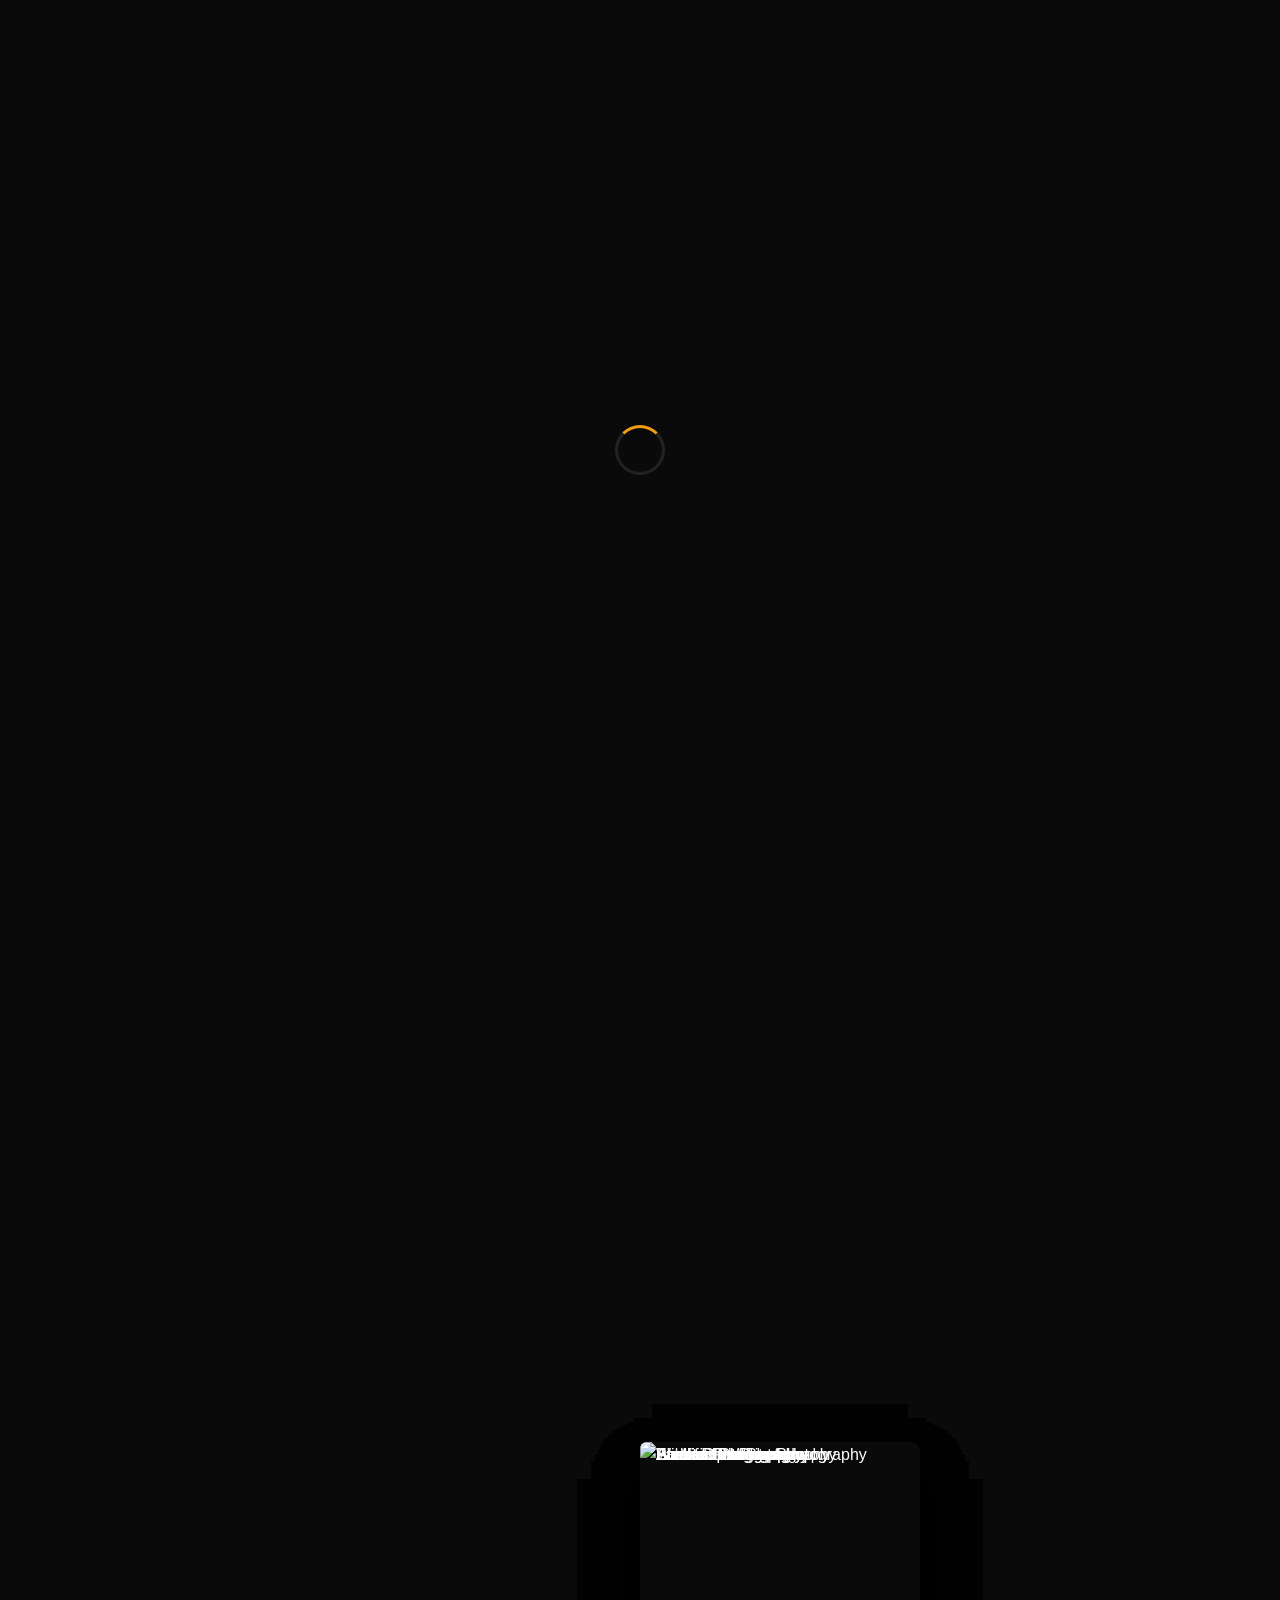
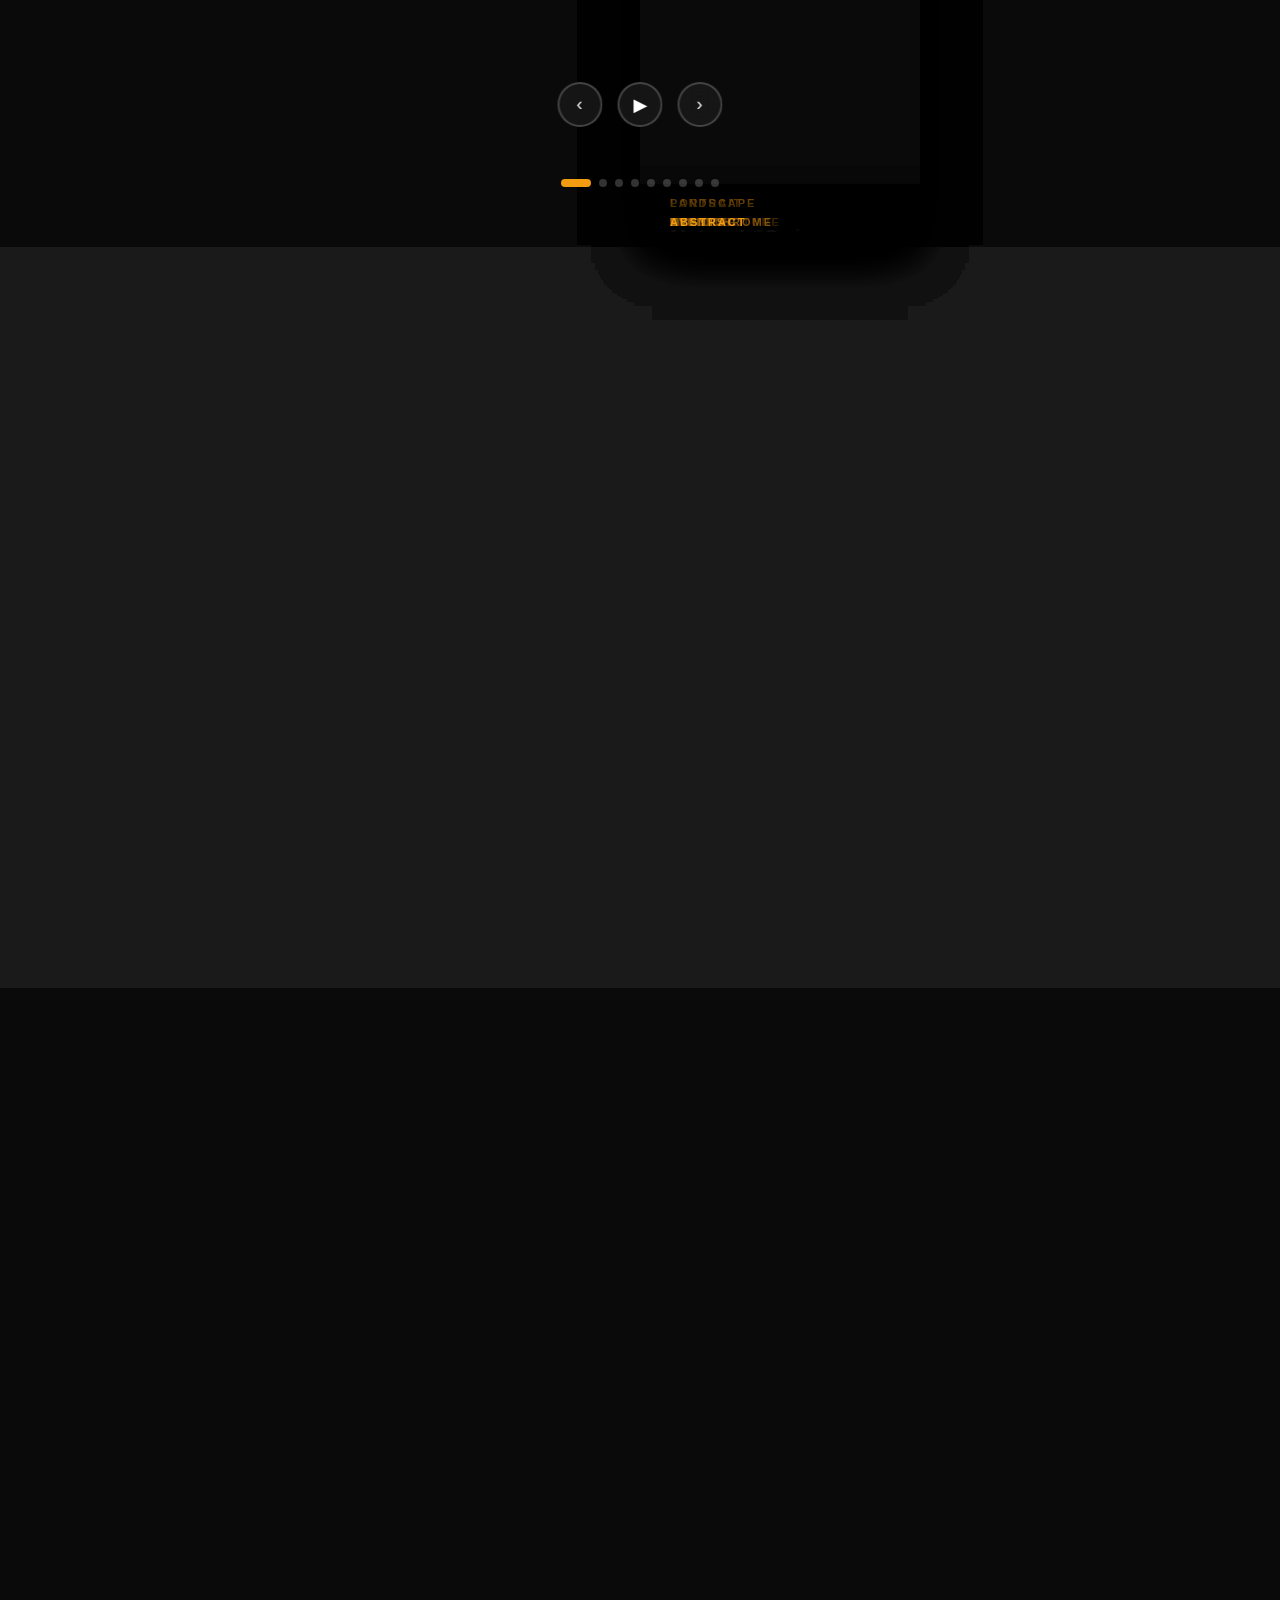
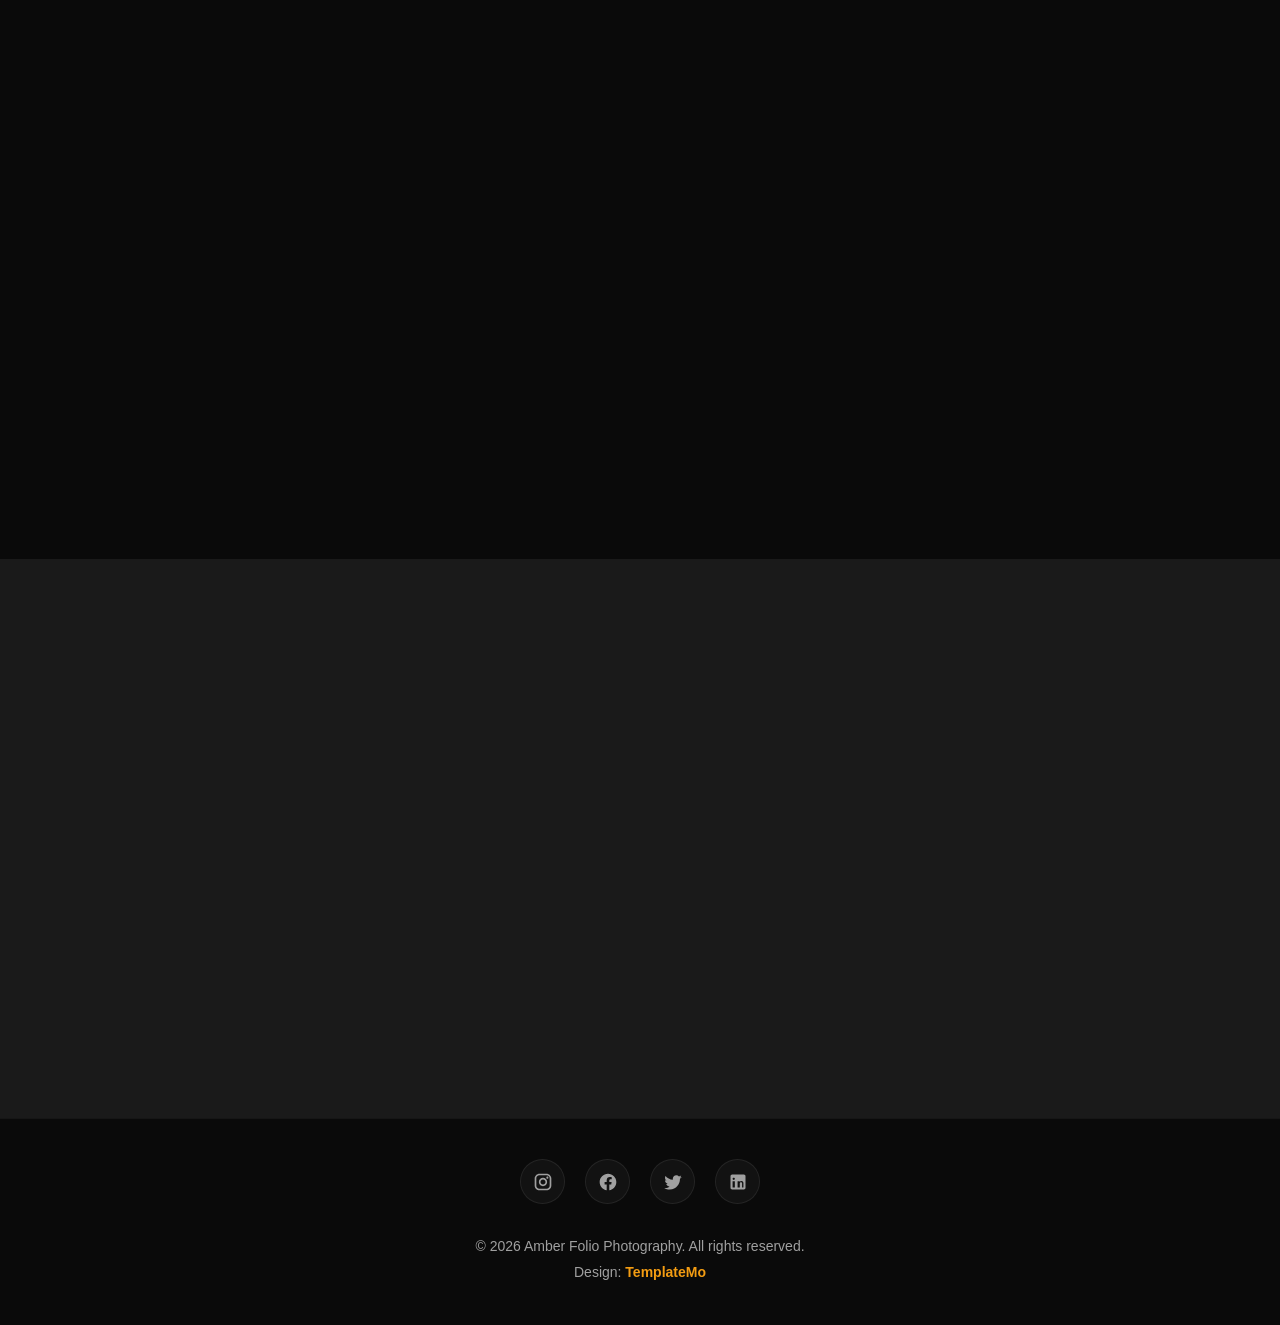
==== index.html @ d8f4caf1 "Add files via upload" ====
<!DOCTYPE html>
<html lang="en">
<head>
    <meta charset="UTF-8">
    <meta name="viewport" content="width=device-width, initial-scale=1.0">
    <title>Amber Folio Dark Photography Portfolio by TemplateMo</title>
    <link rel="stylesheet" href="templatemo-amber-folio.css">
<!--

TemplateMo 615 Amber Folio

https://templatemo.com/tm-615-amber-folio

-->
</head>
<body>
    <!-- Loading Screen -->
    <div class="loading-screen" id="loadingScreen">
        <div class="loader"></div>
    </div>

    <!-- Header Navigation -->
    <header id="header">
        <nav>
            <a href="#home" class="logo">
                <svg viewBox="0 0 24 24" xmlns="http://www.w3.org/2000/svg">
                    <path d="M12 20C16.4 20 20 16.4 20 12C20 7.6 16.4 4 12 4C7.6 4 4 7.6 4 12C4 16.4 7.6 20 12 20M12 2C18.5 2 22 6.5 22 12C22 17.5 17.5 22 12 22C6.5 22 2 17.5 2 12C2 6.5 6.5 2 12 2M14.3 16.2L12 10L9.7 16.2L7 11.3L11.3 7L16.2 9.7L14.3 16.2M8.8 17L12 8L15.2 17L20 12L15.2 7L12 15L8.8 7L4 12L8.8 17Z"/>
                </svg>
                Amber Folio
            </a>
            <ul class="nav-menu" id="navMenu">
                <li><a href="#home">Home</a></li>
                <li><a href="#portfolio">Portfolio</a></li>
                <li><a href="#about">About</a></li>
                <li><a href="#services">Services</a></li>
                <li><a href="#contact">Contact</a></li>
            </ul>
            <div class="menu-toggle" id="menuToggle">
                <span></span>
                <span></span>
                <span></span>
            </div>
        </nav>
    </header>

    <!-- Hero Section -->
    <section class="hero-section" id="home">
        <div class="hero-bg"></div>
        <div class="hero-shapes">
            <div class="floating-accent accent-1"></div>
            <div class="floating-accent accent-2"></div>
            <div class="floating-accent accent-3"></div>
        </div>
        <div class="hero-content reveal">
            <h1 class="hero-title">Capturing Moments</h1>
            <p class="hero-subtitle">Professional Photography Portfolio</p>
            <a href="#portfolio" class="cta-button">View My Work</a>
        </div>
    </section>

    <!-- Portfolio Section with Coverflow -->
    <section class="portfolio-section" id="portfolio">
        <div class="section-header reveal">
            <h2 class="section-title">Featured Work</h2>
            <p class="section-subtitle">Explore my latest photography projects across various genres and styles</p>
        </div>

        <div class="coverflow-wrapper">
            <div class="coverflow-container" id="coverflowContainer">
                <!-- Portrait Photography -->
                <div class="coverflow-item" data-index="0">
                    <img src="images/templatemo-amber-folio-01.jpg" alt="Portrait Photography" class="portfolio-image">
                    <div class="portfolio-overlay">
                        <div class="portfolio-category">Portrait</div>
                        <h3 class="portfolio-title">Human Stories</h3>
                        <p class="portfolio-description">Capturing authentic emotions and personalities</p>
                    </div>
                </div>

                <!-- Landscape Photography -->
                <div class="coverflow-item" data-index="1">
                    <img src="images/templatemo-amber-folio-02.jpg" alt="Landscape Photography" class="portfolio-image">
                    <div class="portfolio-overlay">
                        <div class="portfolio-category">Landscape</div>
                        <h3 class="portfolio-title">Nature's Canvas</h3>
                        <p class="portfolio-description">Breathtaking vistas and natural wonders</p>
                    </div>
                </div>

                <!-- Street Photography -->
                <div class="coverflow-item" data-index="2">
                    <img src="images/templatemo-amber-folio-03.jpg" alt="Street Photography" class="portfolio-image">
                    <div class="portfolio-overlay">
                        <div class="portfolio-category">Street</div>
                        <h3 class="portfolio-title">Urban Life</h3>
                        <p class="portfolio-description">Candid moments in city environments</p>
                    </div>
                </div>

                <!-- Architecture Photography -->
                <div class="coverflow-item" data-index="3">
                    <img src="images/templatemo-amber-folio-04.jpg" alt="Architecture Photography" class="portfolio-image">
                    <div class="portfolio-overlay">
                        <div class="portfolio-category">Architecture</div>
                        <h3 class="portfolio-title">Structural Beauty</h3>
                        <p class="portfolio-description">Modern lines and timeless designs</p>
                    </div>
                </div>

                <!-- Fashion Photography -->
                <div class="coverflow-item" data-index="4">
                    <img src="images/templatemo-amber-folio-05.jpg" alt="Fashion Photography" class="portfolio-image">
                    <div class="portfolio-overlay">
                        <div class="portfolio-category">Fashion</div>
                        <h3 class="portfolio-title">Style & Elegance</h3>
                        <p class="portfolio-description">High fashion and editorial shoots</p>
                    </div>
                </div>

                <!-- Wildlife Photography -->
                <div class="coverflow-item" data-index="5">
                    <img src="images/templatemo-amber-folio-06.jpg" alt="Wildlife Photography" class="portfolio-image">
                    <div class="portfolio-overlay">
                        <div class="portfolio-category">Wildlife</div>
                        <h3 class="portfolio-title">Wild Kingdom</h3>
                        <p class="portfolio-description">Nature's magnificent creatures</p>
                    </div>
                </div>

                <!-- Black & White Photography -->
                <div class="coverflow-item" data-index="6">
                    <img src="images/templatemo-amber-folio-07.jpg" alt="Black and White Photography" class="portfolio-image">
                    <div class="portfolio-overlay">
                        <div class="portfolio-category">Monochrome</div>
                        <h3 class="portfolio-title">Timeless Classics</h3>
                        <p class="portfolio-description">The art of black and white</p>
                    </div>
                </div>

                <!-- Event Photography -->
                <div class="coverflow-item" data-index="7">
                    <img src="images/templatemo-amber-folio-08.jpg" alt="Event Photography" class="portfolio-image">
                    <div class="portfolio-overlay">
                        <div class="portfolio-category">Events</div>
                        <h3 class="portfolio-title">Special Moments</h3>
                        <p class="portfolio-description">Weddings and celebrations</p>
                    </div>
                </div>

                <!-- Abstract Photography -->
                <div class="coverflow-item" data-index="8">
                    <img src="images/templatemo-amber-folio-09.jpg" alt="Abstract Photography" class="portfolio-image">
                    <div class="portfolio-overlay">
                        <div class="portfolio-category">Abstract</div>
                        <h3 class="portfolio-title">Creative Vision</h3>
                        <p class="portfolio-description">Artistic and experimental works</p>
                    </div>
                </div>
            </div>

            <!-- Navigation Controls -->
            <div class="coverflow-controls">
                <button class="control-btn" id="prevBtn">‹</button>
                <button class="control-btn" id="playPauseBtn">▶</button>
                <button class="control-btn" id="nextBtn">›</button>
            </div>

            <!-- Indicators -->
            <div class="indicators" id="indicators">
                <div class="indicator active" data-index="0"></div>
                <div class="indicator" data-index="1"></div>
                <div class="indicator" data-index="2"></div>
                <div class="indicator" data-index="3"></div>
                <div class="indicator" data-index="4"></div>
                <div class="indicator" data-index="5"></div>
                <div class="indicator" data-index="6"></div>
                <div class="indicator" data-index="7"></div>
                <div class="indicator" data-index="8"></div>
            </div>
        </div>
    </section>

    <!-- About Section -->
    <section class="about-section" id="about">
        <div class="about-container reveal">
            <div class="about-image">
                <img src="images/templatemo-about-artist.jpg" alt="Photographer">
            </div>
            <div class="about-content">
                <h2>About the Artist</h2>
                <p>With over a decade of experience in professional photography, I specialize in capturing the extraordinary in everyday moments. My journey began with a simple camera and an insatiable curiosity about the world around me.</p>
                <p>From the bustling streets of urban landscapes to the serene beauty of nature, I strive to tell stories through my lens. Each photograph is a carefully crafted piece of art, designed to evoke emotion and preserve memories that last a lifetime.</p>
                <p>My work has been featured in numerous galleries and publications worldwide, but my greatest satisfaction comes from creating images that resonate with people on a personal level.</p>
                
                <div class="stats">
                    <div class="stat-item">
                        <div class="stat-number">500+</div>
                        <div class="stat-label">Projects</div>
                    </div>
                    <div class="stat-item">
                        <div class="stat-number">10+</div>
                        <div class="stat-label">Years</div>
                    </div>
                    <div class="stat-item">
                        <div class="stat-number">50+</div>
                        <div class="stat-label">Awards</div>
                    </div>
                </div>
            </div>
        </div>
    </section>

    <!-- Services Section -->
    <section class="services-section" id="services">
        <div class="services-container">
            <div class="section-header reveal">
                <h2 class="section-title">Services Offered</h2>
                <p class="section-subtitle">Professional photography services tailored to capture your vision</p>
            </div>

            <div class="services-grid reveal">
                <div class="service-card">
                    <div class="service-icon">
                        <svg viewBox="0 0 24 24" xmlns="http://www.w3.org/2000/svg">
                            <path d="M12 2C10.34 2 9 3.34 9 5C9 6.66 10.34 8 12 8C13.66 8 15 6.66 15 5C15 3.34 13.66 2 12 2ZM12 9C8.69 9 6 11.69 6 15C6 16.66 6.56 18.17 7.5 19.32V22L12 20L16.5 22V19.32C17.44 18.17 18 16.66 18 15C18 11.69 15.31 9 12 9Z"/>
                        </svg>
                    </div>
                    <h3 class="service-title">Portrait Sessions</h3>
                    <p class="service-description">Professional headshots, personal branding, and lifestyle portraits. Each session includes consultation, styling guidance, and expert retouching.</p>
                    <div class="service-price">Starting at $450</div>
                </div>

                <div class="service-card">
                    <div class="service-icon">
                        <svg viewBox="0 0 24 24" xmlns="http://www.w3.org/2000/svg">
                            <path d="M12 6.5C12 5.67 11.33 5 10.5 5S9 5.67 9 6.5 9.67 8 10.5 8 12 7.33 12 6.5M13.5 5C12.67 5 12 5.67 12 6.5S12.67 8 13.5 8 15 7.33 15 6.5 14.33 5 13.5 5M12 21.35L5.35 14.7C3.58 12.93 2.61 10.54 2.61 8.04C2.61 3.74 6.05 0.25 10.36 0.21C14.72 0.17 18.29 3.69 18.29 8C18.29 10.53 17.34 12.88 15.58 14.65L12 21.35Z"/>
                        </svg>
                    </div>
                    <h3 class="service-title">Wedding Photography</h3>
                    <p class="service-description">Complete wedding day coverage from preparation to reception. Includes engagement session, two photographers, and premium album design.</p>
                    <div class="service-price">Starting at $2,800</div>
                </div>

                <div class="service-card">
                    <div class="service-icon">
                        <svg viewBox="0 0 24 24" xmlns="http://www.w3.org/2000/svg">
                            <path d="M19 3H14.82C14.4 1.84 13.3 1 12 1S9.6 1.84 9.18 3H5C3.9 3 3 3.9 3 5V19C3 20.1 3.9 21 5 21H19C20.1 21 21 20.1 21 19V5C21 3.9 20.1 3 19 3ZM12 3C12.55 3 13 3.45 13 4S12.55 5 12 5 11 4.55 11 4 11.45 3 12 3ZM12 18L8 14H11V9H13V14H16L12 18Z"/>
                        </svg>
                    </div>
                    <h3 class="service-title">Commercial Work</h3>
                    <p class="service-description">Product photography, corporate events, architectural shoots, and marketing campaigns. High-resolution images with commercial licensing.</p>
                    <div class="service-price">Custom Pricing</div>
                </div>

                <div class="service-card">
                    <div class="service-icon">
                        <svg viewBox="0 0 24 24" xmlns="http://www.w3.org/2000/svg">
                            <path d="M20.5 11H19V7C19 5.9 18.1 5 17 5H13V3.5C13 2.12 11.88 1 10.5 1S8 2.12 8 3.5V5H4C2.9 5 2 5.9 2 7V10.8H3.5C4.99 10.8 6.2 12.01 6.2 13.5S4.99 16.2 3.5 16.2H2V20C2 21.1 2.9 22 4 22H7.8V20.5C7.8 19.01 9.01 17.8 10.5 17.8S13.2 19.01 13.2 20.5V22H17C18.1 22 19 21.1 19 20V16H20.5C21.88 16 23 14.88 23 13.5S21.88 11 20.5 11Z"/>
                        </svg>
                    </div>
                    <h3 class="service-title">Fine Art Prints</h3>
                    <p class="service-description">Museum-quality giclée prints on archival paper. Limited editions with certificates of authenticity. Custom framing available.</p>
                    <div class="service-price">Starting at $180</div>
                </div>

                <div class="service-card">
                    <div class="service-icon">
                        <svg viewBox="0 0 24 24" xmlns="http://www.w3.org/2000/svg">
                            <path d="M12 2L2 7V9C2 14.55 5.84 19.74 11 21C16.16 19.74 20 14.55 20 9V7L12 2ZM12 11.5L9 8.5L10.41 7.09L12 8.67L15.59 5.09L17 6.5L12 11.5Z"/>
                        </svg>
                    </div>
                    <h3 class="service-title">Photo Editing</h3>
                    <p class="service-description">Professional retouching, color grading, and composite creation. Fast turnaround with unlimited revisions until perfect.</p>
                    <div class="service-price">$50 per hour</div>
                </div>

                <div class="service-card">
                    <div class="service-icon">
                        <svg viewBox="0 0 24 24" xmlns="http://www.w3.org/2000/svg">
                            <path d="M12 2C6.48 2 2 6.48 2 12S6.48 22 12 22 22 17.52 22 12 17.52 2 12 2ZM11 17L6 12L7.41 10.59L11 14.17L16.59 8.59L18 10L11 17Z"/>
                        </svg>
                    </div>
                    <h3 class="service-title">Photography Workshops</h3>
                    <p class="service-description">One-on-one mentoring sessions, group workshops, and online masterclasses. Learn composition, lighting, and post-processing techniques.</p>
                    <div class="service-price">Starting at $200</div>
                </div>
            </div>
        </div>
    </section>

    <!-- Contact Section -->
    <section class="contact-section" id="contact">
        <div class="contact-container">
            <div class="section-header reveal">
                <h2 class="section-title">Get In Touch</h2>
                <p class="section-subtitle">Let's create something beautiful together</p>
            </div>

            <div class="contact-info reveal">
                <a href="mailto:hello@capture.com" class="contact-item">
                    <div class="contact-icon">
                        <svg viewBox="0 0 24 24" xmlns="http://www.w3.org/2000/svg">
                            <path d="M20 4H4C2.9 4 2 4.9 2 6V18C2 19.1 2.9 20 4 20H20C21.1 20 22 19.1 22 18V6C22 4.9 21.1 4 20 4ZM20 8L12 13L4 8V6L12 11L20 6V8Z"/>
                        </svg>
                    </div>
                    <div class="contact-label">Email</div>
                    <div class="contact-value">hello@capture.com</div>
                </a>

                <a href="tel:+1234567890" class="contact-item">
                    <div class="contact-icon">
                        <svg viewBox="0 0 24 24" xmlns="http://www.w3.org/2000/svg">
                            <path d="M6.62 10.79C8.06 13.62 10.38 15.94 13.21 17.38L15.41 15.18C15.69 14.9 16.08 14.82 16.43 14.93C17.55 15.3 18.75 15.5 20 15.5C20.55 15.5 21 15.95 21 16.5V20C21 20.55 20.55 21 20 21C10.61 21 3 13.39 3 4C3 3.45 3.45 3 4 3H7.5C8.05 3 8.5 3.45 8.5 4C8.5 5.25 8.7 6.45 9.07 7.57C9.18 7.92 9.1 8.31 8.82 8.59L6.62 10.79Z"/>
                        </svg>
                    </div>
                    <div class="contact-label">Phone</div>
                    <div class="contact-value">+1 (234) 567-890</div>
                </a>

                <a href="https://maps.google.com/?q=New+York+USA" target="_blank" rel="noopener" class="contact-item">
                    <div class="contact-icon">
                        <svg viewBox="0 0 24 24" xmlns="http://www.w3.org/2000/svg">
                            <path d="M12 2C8.13 2 5 5.13 5 9C5 14.25 12 22 12 22S19 14.25 19 9C19 5.13 15.87 2 12 2ZM12 11.5C10.62 11.5 9.5 10.38 9.5 9S10.62 6.5 12 6.5S14.5 7.62 14.5 9S13.38 11.5 12 11.5Z"/>
                        </svg>
                    </div>
                    <div class="contact-label">Studio</div>
                    <div class="contact-value">New York, USA</div>
                </a>
            </div>
        </div>
    </section>

    <!-- Footer -->
    <footer>
        <div class="footer-content">
            <div class="social-links">
                <a href="https://instagram.com" target="_blank" rel="noopener" class="social-link" aria-label="Instagram">
                    <svg viewBox="0 0 24 24" xmlns="http://www.w3.org/2000/svg">
                        <path d="M7.8 2H16.2C19.4 2 22 4.6 22 7.8V16.2C22 19.4 19.4 22 16.2 22H7.8C4.6 22 2 19.4 2 16.2V7.8C2 4.6 4.6 2 7.8 2M7.6 4C5.61 4 4 5.61 4 7.6V16.4C4 18.39 5.61 20 7.6 20H16.4C18.39 20 20 18.39 20 16.4V7.6C20 5.61 18.39 4 16.4 4H7.6M17.25 5.5C17.94 5.5 18.5 6.06 18.5 6.75S17.94 8 17.25 8S16 7.44 16 6.75S16.56 5.5 17.25 5.5M12 7C14.76 7 17 9.24 17 12S14.76 17 12 17S7 14.76 7 12S9.24 7 12 7M12 9C10.34 9 9 10.34 9 12S10.34 15 12 15S15 13.66 15 12S13.66 9 12 9Z"/>
                    </svg>
                </a>
                <a href="https://facebook.com/templatemo" target="_blank" rel="noopener" class="social-link" aria-label="Facebook">
                    <svg viewBox="0 0 24 24" xmlns="http://www.w3.org/2000/svg">
                        <path d="M12 2.04C6.5 2.04 2 6.53 2 12.06C2 17.06 5.66 21.21 10.44 21.96V14.96H7.9V12.06H10.44V9.85C10.44 7.34 11.93 5.96 14.22 5.96C15.31 5.96 16.45 6.15 16.45 6.15V8.62H15.19C13.95 8.62 13.56 9.39 13.56 10.18V12.06H16.34L15.89 14.96H13.56V21.96C18.34 21.21 22 17.06 22 12.06C22 6.53 17.5 2.04 12 2.04Z"/>
                    </svg>
                </a>
                <a href="https://x.com/minthu" target="_blank" rel="noopener" class="social-link" aria-label="Twitter">
                    <svg viewBox="0 0 24 24" xmlns="http://www.w3.org/2000/svg">
                        <path d="M22.46 6C21.69 6.35 20.86 6.58 20 6.69C20.88 6.16 21.56 5.32 21.88 4.31C21.05 4.81 20.13 5.16 19.16 5.36C18.37 4.5 17.26 4 16 4C13.65 4 11.73 5.92 11.73 8.29C11.73 8.63 11.77 8.96 11.84 9.27C8.28 9.09 5.11 7.38 3 4.79C2.63 5.42 2.42 6.16 2.42 6.94C2.42 8.43 3.17 9.75 4.33 10.5C3.62 10.5 2.96 10.3 2.38 10V10.03C2.38 12.11 3.86 13.85 5.82 14.24C5.46 14.34 5.08 14.39 4.69 14.39C4.42 14.39 4.15 14.36 3.89 14.31C4.43 16 6 17.26 7.89 17.29C6.43 18.45 4.58 19.13 2.56 19.13C2.22 19.13 1.88 19.11 1.54 19.07C3.44 20.29 5.74 21 8.23 21C16 21 20.33 14.46 20.33 8.79C20.33 8.6 20.33 8.42 20.32 8.23C21.16 7.63 21.88 6.87 22.46 6Z"/>
                    </svg>
                </a>
                <a href="https://linkedin.com" target="_blank" rel="noopener" class="social-link" aria-label="LinkedIn">
                    <svg viewBox="0 0 24 24" xmlns="http://www.w3.org/2000/svg">
                        <path d="M19 3C19.55 3 20.05 3.21 20.41 3.59C20.79 3.95 21 4.45 21 5V19C21 19.55 20.79 20.05 20.41 20.41C20.05 20.79 19.55 21 19 21H5C4.45 21 3.95 20.79 3.59 20.41C3.21 20.05 3 19.55 3 19V5C3 4.45 3.21 3.95 3.59 3.59C3.95 3.21 4.45 3 5 3H19M18.5 18.5V13.2C18.5 11.87 17.45 10.82 16.12 10.82C15.21 10.82 14.46 11.37 14.17 12.15V11H11.5V18.5H14.17V13.57C14.17 12.82 14.79 12.2 15.54 12.2C16.29 12.2 16.91 12.82 16.91 13.57V18.5H18.5M6.88 9.57C7.63 9.57 8.25 8.96 8.25 8.21C8.25 7.46 7.63 6.84 6.88 6.84C6.13 6.84 5.5 7.46 5.5 8.21C5.5 8.96 6.13 9.57 6.88 9.57M8.21 18.5V11H5.5V18.5H8.21Z"/>
                    </svg>
                </a>
            </div>
            <p class="footer-text">
                © 2026 Amber Folio Photography. All rights reserved.<br>
                Design: <a href="https://templatemo.com" target="_blank" rel="noopener">TemplateMo</a>
            </p>
        </div>
    </footer>
    <script src="templatemo-amber-script.js"></script>
</body>
</html>
---- templatemo-amber-folio.css ----
@charset "utf-8";
/* 

CSS Document 

TemplateMo 615 Amber Folio

https://templatemo.com/tm-615-amber-folio

*/

* {
	margin: 0;
	padding: 0;
	box-sizing: border-box;
}

:root {
	--primary-dark: #0a0a0a;
	--secondary-dark: #1a1a1a;
	--accent-color: #f39c12;
	--text-light: #ffffff;
	--text-gray: #a0a0a0;
	--card-dark: #151515;
}

html {
	scroll-behavior: smooth;
}

body {
	font-family: 'Inter', -apple-system, BlinkMacSystemFont, 'Segoe UI', sans-serif;
	background: var(--primary-dark);
	color: var(--text-light);
	overflow-x: hidden;
	line-height: 1.6;
}

/* Custom Scrollbar */
::-webkit-scrollbar {
	width: 8px;
}

::-webkit-scrollbar-track {
	background: var(--secondary-dark);
}

::-webkit-scrollbar-thumb {
	background: var(--accent-color);
	border-radius: 4px;
}

/* Header Navigation */
header {
	position: fixed;
	top: 0;
	left: 0;
	right: 0;
	background: rgba(10, 10, 10, 0.95);
	backdrop-filter: blur(10px);
	z-index: 1000;
	padding: 20px 0;
	transition: all 0.3s ease;
}

header.scrolled {
	padding: 15px 0;
	background: rgba(10, 10, 10, 0.98);
}

nav {
	max-width: 1400px;
	margin: 0 auto;
	padding: 0 30px;
	display: flex;
	justify-content: space-between;
	align-items: center;
}

.logo {
	font-size: 24px;
	font-weight: 700;
	letter-spacing: -0.5px;
	color: rgba(255, 255, 255, 0.65);
	text-decoration: none;
	display: flex;
	align-items: center;
	gap: 12px;
	transition: all 0.3s ease;
}

.logo:hover {
	color: rgba(255, 255, 255, 0.85);
}

.logo svg {
	width: 32px;
	height: 32px;
	fill: var(--accent-color);
	opacity: 0.9;
	transition: all 0.3s ease;
}

.logo:hover svg {
	opacity: 1;
	transform: rotate(-5deg) scale(1.05);
}

.nav-menu {
	display: flex;
	list-style: none;
	gap: 5px;
}

.nav-menu a {
	color: rgba(255, 255, 255, 0.6);
	text-decoration: none;
	font-size: 14px;
	font-weight: 500;
	letter-spacing: 0.5px;
	padding: 10px 18px;
	position: relative;
	transition: all 0.3s ease;
	border-radius: 6px;
	background: transparent;
	border: 1px solid transparent;
}

.nav-menu a::before {
	content: '';
	position: absolute;
	top: 50%;
	left: 50%;
	width: 0;
	height: 0;
	background: radial-gradient(circle, rgba(243, 156, 18, 0.15) 0%, transparent 70%);
	border-radius: 50%;
	transform: translate(-50%, -50%);
	transition: all 0.4s ease;
	z-index: -1;
}

.nav-menu a:hover {
	color: rgba(255, 255, 255, 0.9);
	background: linear-gradient(135deg,
			rgba(243, 156, 18, 0.08) 0%,
			rgba(243, 156, 18, 0.03) 100%);
	border-color: rgba(243, 156, 18, 0.2);
	transform: translateY(-1px);
}

.nav-menu a:hover::before {
	width: 100%;
	height: 100%;
	border-radius: 6px;
}

.nav-menu a.active {
	color: var(--accent-color);
	background: rgba(243, 156, 18, 0.1);
	border-color: rgba(243, 156, 18, 0.25);
}

/* Mobile Menu Toggle */
.menu-toggle {
	display: none;
	flex-direction: column;
	cursor: pointer;
	gap: 4px;
}

.menu-toggle span {
	width: 25px;
	height: 2px;
	background: var(--text-light);
	transition: all 0.3s ease;
}

/* Hero Section */
.hero-section {
	height: 100vh;
	display: flex;
	align-items: center;
	justify-content: center;
	position: relative;
	background: linear-gradient(135deg, #0a0a0a 0%, #1a1a1a 50%, #0f0f0f 100%);
	margin-top: 0;
	overflow: hidden;
}

.hero-bg {
	position: absolute;
	top: 0;
	left: 0;
	right: 0;
	bottom: 0;
	opacity: 0.2;
	background-image:
		repeating-linear-gradient(45deg, transparent, transparent 35px, rgba(243, 156, 18, 0.04) 35px, rgba(243, 156, 18, 0.04) 70px),
		repeating-linear-gradient(-45deg, transparent, transparent 35px, rgba(255, 255, 255, .04) 35px, rgba(255, 255, 255, .04) 70px),
		repeating-linear-gradient(90deg, transparent, transparent 50px, rgba(243, 156, 18, 0.03) 50px, rgba(243, 156, 18, 0.03) 100px);
}

/* Animated geometric shapes for hero background */
.hero-section::before {
	content: '';
	position: absolute;
	top: 10%;
	right: 10%;
	width: 300px;
	height: 300px;
	border: 2px solid rgba(243, 156, 18, 0.15);
	border-radius: 30% 70% 70% 30% / 30% 30% 70% 70%;
	animation: morphShape 20s ease-in-out infinite;
	background: radial-gradient(circle at 30% 50%, rgba(243, 156, 18, 0.03), transparent 70%);
}

.hero-section::after {
	content: '';
	position: absolute;
	bottom: 10%;
	left: 5%;
	width: 280px;
	height: 280px;
	border: 2px solid rgba(243, 156, 18, 0.12);
	border-radius: 50%;
	animation: rotateShape 25s linear infinite;
	background: radial-gradient(circle at 50% 50%, rgba(255, 255, 255, 0.02), transparent 60%);
	box-shadow: 0 0 40px rgba(243, 156, 18, 0.1);
}

/* Additional floating accent shapes */
.hero-shapes {
	position: absolute;
	top: 0;
	left: 0;
	width: 100%;
	height: 100%;
	pointer-events: none;
}

.floating-accent {
	position: absolute;
	border: 1px solid rgba(243, 156, 18, 0.1);
	animation: float 15s ease-in-out infinite;
}

.accent-1 {
	top: 20%;
	left: 10%;
	width: 150px;
	height: 150px;
	border-radius: 50%;
	animation-delay: 0s;
}

.accent-2 {
	bottom: 30%;
	right: 15%;
	width: 100px;
	height: 100px;
	border-radius: 30% 70% 70% 30%;
	animation-delay: -5s;
}

.accent-3 {
	top: 50%;
	right: 30%;
	width: 80px;
	height: 80px;
	border-radius: 50%;
	animation-delay: -10s;
	border-color: rgba(255, 255, 255, 0.05);
}

@keyframes morphShape {

	0%,
	100% {
		border-radius: 30% 70% 70% 30% / 30% 30% 70% 70%;
		transform: rotate(0deg) scale(1);
	}

	33% {
		border-radius: 70% 30% 30% 70% / 70% 70% 30% 30%;
		transform: rotate(120deg) scale(1.1);
	}

	66% {
		border-radius: 30% 70% 40% 60% / 60% 30% 70% 40%;
		transform: rotate(240deg) scale(0.95);
	}
}

@keyframes rotateShape {
	0% {
		transform: rotate(0deg) scale(1);
	}

	50% {
		transform: rotate(180deg) scale(1.05);
	}

	100% {
		transform: rotate(360deg) scale(1);
	}
}

@keyframes float {

	0%,
	100% {
		transform: translateY(0) translateX(0) rotate(0deg);
	}

	25% {
		transform: translateY(-20px) translateX(10px) rotate(90deg);
	}

	50% {
		transform: translateY(10px) translateX(-10px) rotate(180deg);
	}

	75% {
		transform: translateY(-10px) translateX(5px) rotate(270deg);
	}
}

.hero-content {
	text-align: center;
	z-index: 1;
	padding: 0 20px;
}

.hero-title {
	font-size: clamp(2.5rem, 8vw, 5rem);
	font-weight: 900;
	letter-spacing: -2px;
	margin-bottom: 20px;
	background: linear-gradient(135deg, #ffffff 0%, #a0a0a0 100%);
	-webkit-background-clip: text;
	-webkit-text-fill-color: transparent;
	background-clip: text;
}

.hero-subtitle {
	font-size: clamp(1rem, 2vw, 1.3rem);
	color: var(--text-gray);
	margin-bottom: 40px;
	font-weight: 300;
	letter-spacing: 2px;
}

.cta-button {
	display: inline-block;
	padding: 15px 40px;
	background: var(--accent-color);
	color: var(--primary-dark);
	text-decoration: none;
	font-weight: 600;
	font-size: 14px;
	letter-spacing: 1px;
	text-transform: uppercase;
	border-radius: 2px;
	transition: all 0.3s ease;
	position: relative;
	overflow: hidden;
}

.cta-button:hover {
	transform: translateY(-2px);
	box-shadow: 0 10px 30px rgba(243, 156, 18, 0.3);
}

/* Portfolio Section with Coverflow */
.portfolio-section {
	padding: 100px 0;
	position: relative;
	background: var(--primary-dark);
	min-height: 100vh;
	display: flex;
	flex-direction: column;
	align-items: center;
	justify-content: center;
}

.section-header {
	text-align: center;
	margin-bottom: 60px;
	padding: 0 20px;
}

.section-title {
	font-size: clamp(2rem, 5vw, 3rem);
	font-weight: 800;
	letter-spacing: -1px;
	margin-bottom: 15px;
}

.section-subtitle {
	color: var(--text-gray);
	font-size: 16px;
	max-width: 600px;
	margin: 0 auto;
}

/* Coverflow Container */
.coverflow-wrapper {
	width: 100%;
	position: relative;
	padding: 40px 0 80px;
}

.coverflow-container {
	width: 900px;
	max-width: 90vw;
	/* Dynamic height based on viewport: min 350px, preferred 45vh, max 500px */
	height: clamp(350px, 45vh, 500px);
	position: relative;
	transform-style: preserve-3d;
	margin: 0 auto;
	perspective: 1200px;
}

.coverflow-item {
	position: absolute;
	/* Dynamic width based on viewport: min 210px, preferred 27vh, max 300px */
	width: clamp(210px, 27vh, 300px);
	/* Dynamic height based on viewport: min 290px, preferred 38vh, max 420px */
	height: clamp(290px, 38vh, 420px);
	left: 50%;
	top: 50%;
	transform-origin: center center;
	cursor: pointer;
	transition: all 0.6s cubic-bezier(0.23, 1, 0.32, 1);
	border-radius: 8px;
	overflow: hidden;
	box-shadow: 0 25px 50px -12px rgba(0, 0, 0, 0.8);
}

/* Adjust for large screens (27" and above) */
@media (min-height: 900px) {
	.coverflow-container {
		height: clamp(450px, 50vh, 550px);
	}

	.coverflow-item {
		width: clamp(280px, 30vh, 340px);
		height: clamp(390px, 42vh, 480px);
	}
}

/* Adjust for small laptops */
@media (max-height: 768px) {
	.coverflow-container {
		height: clamp(300px, 42vh, 380px);
	}

	.coverflow-item {
		width: clamp(180px, 24vh, 240px);
		height: clamp(250px, 34vh, 320px);
	}
}

/* Reflection Effect */
.coverflow-item::after {
	content: '';
	position: absolute;
	top: 100%;
	left: 0;
	width: 100%;
	height: 100%;
	background: inherit;
	transform: scaleY(-1) translateY(1px);
	opacity: 0.15;
	filter: blur(2px);
	mask: linear-gradient(to bottom,
			rgba(0, 0, 0, 0.4) 0%,
			rgba(0, 0, 0, 0.2) 20%,
			rgba(0, 0, 0, 0.1) 40%,
			transparent 60%);
	-webkit-mask: linear-gradient(to bottom,
			rgba(0, 0, 0, 0.4) 0%,
			rgba(0, 0, 0, 0.2) 20%,
			rgba(0, 0, 0, 0.1) 40%,
			transparent 60%);
	pointer-events: none;
}

.portfolio-image {
	width: 100%;
	height: 100%;
	object-fit: cover;
	transition: transform 0.6s ease;
}

.coverflow-item:hover .portfolio-image {
	transform: scale(1.05);
}

.portfolio-overlay {
	position: absolute;
	bottom: 0;
	left: 0;
	right: 0;
	background: linear-gradient(to top,
			rgba(0, 0, 0, 0.95) 0%,
			rgba(0, 0, 0, 0.7) 40%,
			rgba(0, 0, 0, 0.3) 70%,
			transparent 100%);
	padding: 30px;
	transform: translateY(100px);
	transition: transform 0.4s ease;
}

.coverflow-item:hover .portfolio-overlay {
	transform: translateY(0);
}

.portfolio-category {
	font-size: 11px;
	text-transform: uppercase;
	letter-spacing: 2px;
	color: var(--accent-color);
	margin-bottom: 8px;
	font-weight: 600;
}

.portfolio-title {
	font-size: 22px;
	font-weight: 700;
	margin-bottom: 8px;
	color: var(--text-light);
}

.portfolio-description {
	font-size: 13px;
	color: var(--text-gray);
	line-height: 1.5;
}

/* Navigation Controls */
.coverflow-controls {
	position: absolute;
	bottom: 20px;
	left: 50%;
	transform: translateX(-50%);
	display: flex;
	gap: 15px;
	z-index: 10;
}

.control-btn {
	width: 45px;
	height: 45px;
	border: 2px solid rgba(255, 255, 255, 0.2);
	background: rgba(26, 26, 26, 0.8);
	backdrop-filter: blur(10px);
	color: var(--text-light);
	cursor: pointer;
	font-size: 18px;
	display: flex;
	align-items: center;
	justify-content: center;
	border-radius: 50%;
	transition: all 0.3s ease;
	position: relative;
}

.control-btn:hover {
	background: var(--accent-color);
	border-color: var(--accent-color);
	color: var(--primary-dark);
	transform: scale(1.1);
}

/* Adjust play button icon positioning */
#playPauseBtn {
	padding-left: 2px;
}

#playPauseBtn.playing {
	padding-left: 0;
}

/* Indicators */
.indicators {
	position: absolute;
	bottom: -40px;
	left: 50%;
	transform: translateX(-50%);
	display: flex;
	gap: 8px;
	z-index: 10;
}

.indicator {
	width: 8px;
	height: 8px;
	border-radius: 50%;
	background: rgba(255, 255, 255, 0.2);
	cursor: pointer;
	transition: all 0.3s ease;
}

.indicator.active {
	width: 30px;
	border-radius: 4px;
	background: var(--accent-color);
}

/* About Section */
.about-section {
	padding: 100px 30px;
	background: var(--secondary-dark);
}

.about-container {
	max-width: 1200px;
	margin: 0 auto;
	display: grid;
	grid-template-columns: 1fr 1fr;
	gap: 80px;
	align-items: center;
}

.about-image {
	position: relative;
	overflow: hidden;
	border-radius: 8px;
}

.about-image img {
	width: 100%;
	height: auto;
	display: block;
	filter: grayscale(100%);
	transition: filter 0.5s ease;
}

.about-image:hover img {
	filter: grayscale(0%);
}

.about-content h2 {
	font-size: clamp(2rem, 4vw, 2.5rem);
	margin-bottom: 20px;
	font-weight: 800;
	letter-spacing: -1px;
}

.about-content p {
	color: var(--text-gray);
	line-height: 1.8;
	margin-bottom: 20px;
	font-size: 16px;
}

.stats {
	display: grid;
	grid-template-columns: repeat(3, 1fr);
	gap: 30px;
	margin-top: 40px;
}

.stat-item {
	text-align: center;
}

.stat-number {
	font-size: 2.5rem;
	font-weight: 800;
	color: var(--accent-color);
	margin-bottom: 5px;
}

.stat-label {
	font-size: 12px;
	text-transform: uppercase;
	letter-spacing: 1px;
	color: var(--text-gray);
}

/* Services Section */
.services-section {
	padding: 100px 30px;
	background: var(--primary-dark);
}

.services-container {
	max-width: 1200px;
	margin: 0 auto;
}

.services-grid {
	display: grid;
	grid-template-columns: repeat(auto-fit, minmax(300px, 1fr));
	gap: 40px;
	margin-top: 60px;
}

.service-card {
	background: linear-gradient(135deg, rgba(26, 26, 26, 0.8), rgba(15, 15, 15, 0.9));
	padding: 40px 30px;
	border-radius: 12px;
	text-align: center;
	transition: all 0.4s ease;
	border: 1px solid rgba(255, 255, 255, 0.03);
	position: relative;
	overflow: hidden;
}

.service-card::before {
	content: '';
	position: absolute;
	top: -50%;
	right: -50%;
	width: 200%;
	height: 200%;
	background: radial-gradient(circle, var(--accent-color) 0%, transparent 70%);
	opacity: 0;
	transition: opacity 0.4s ease;
	pointer-events: none;
}

.service-card:hover::before {
	opacity: 0.05;
}

.service-card:hover {
	transform: translateY(-10px);
	border-color: rgba(243, 156, 18, 0.3);
	box-shadow: 0 20px 40px rgba(0, 0, 0, 0.5);
	background: linear-gradient(135deg, rgba(30, 30, 30, 0.9), rgba(20, 20, 20, 1));
}

.service-icon {
	width: 60px;
	height: 60px;
	margin: 0 auto 25px;
	display: flex;
	align-items: center;
	justify-content: center;
	background: linear-gradient(135deg, rgba(243, 156, 18, 0.1), rgba(243, 156, 18, 0.05));
	border-radius: 50%;
	transition: all 0.4s ease;
}

.service-card:hover .service-icon {
	transform: scale(1.1);
	background: linear-gradient(135deg, rgba(243, 156, 18, 0.15), rgba(243, 156, 18, 0.1));
}

.service-icon svg {
	width: 30px;
	height: 30px;
	fill: var(--accent-color);
}

.service-title {
	font-size: 1.5rem;
	margin-bottom: 18px;
	font-weight: 700;
	color: var(--text-light);
	letter-spacing: -0.5px;
}

.service-description {
	color: var(--text-gray);
	line-height: 1.8;
	font-size: 15px;
	margin-bottom: 25px;
}

.service-price {
	font-size: 13px;
	color: var(--accent-color);
	text-transform: uppercase;
	letter-spacing: 2px;
	font-weight: 600;
}

/* Contact Section */
.contact-section {
	padding: 100px 30px;
	background: var(--secondary-dark);
}

.contact-container {
	max-width: 800px;
	margin: 0 auto;
	text-align: center;
}

.contact-info {
	display: grid;
	grid-template-columns: repeat(auto-fit, minmax(200px, 1fr));
	gap: 40px;
	margin-top: 60px;
}

.contact-item {
	display: block;
	padding: 30px;
	background: linear-gradient(135deg, rgba(21, 21, 21, 0.9), rgba(15, 15, 15, 1));
	border-radius: 12px;
	transition: all 0.4s ease;
	text-decoration: none;
	border: 1px solid rgba(255, 255, 255, 0.05);
	cursor: pointer;
	position: relative;
	overflow: hidden;
}

.contact-item::before {
	content: '';
	position: absolute;
	top: -50%;
	left: -50%;
	width: 200%;
	height: 200%;
	background: radial-gradient(circle, var(--accent-color) 0%, transparent 70%);
	opacity: 0;
	transition: opacity 0.4s ease;
	pointer-events: none;
}

.contact-item:hover::before {
	opacity: 0.08;
}

.contact-item:hover {
	transform: translateY(-8px) scale(1.02);
	box-shadow: 0 15px 35px rgba(0, 0, 0, 0.6);
	border-color: rgba(243, 156, 18, 0.3);
}

.contact-icon {
	width: 50px;
	height: 50px;
	margin: 0 auto 15px;
	display: flex;
	align-items: center;
	justify-content: center;
	background: linear-gradient(135deg, rgba(243, 156, 18, 0.1), rgba(243, 156, 18, 0.05));
	border-radius: 50%;
	transition: all 0.4s ease;
}

.contact-item:hover .contact-icon {
	transform: rotate(5deg) scale(1.1);
	background: linear-gradient(135deg, rgba(243, 156, 18, 0.2), rgba(243, 156, 18, 0.1));
}

.contact-icon svg {
	width: 24px;
	height: 24px;
	fill: var(--accent-color);
}

.contact-label {
	font-size: 12px;
	text-transform: uppercase;
	letter-spacing: 1px;
	color: var(--text-gray);
	margin-bottom: 10px;
}

.contact-value {
	color: var(--text-light);
	font-size: 16px;
	text-decoration: none;
	transition: color 0.3s ease;
}

.contact-item:hover .contact-value {
	color: var(--accent-color);
}

/* Footer */
footer {
	background: var(--primary-dark);
	padding: 40px 30px;
	text-align: center;
	border-top: 1px solid rgba(255, 255, 255, 0.05);
}

.footer-content {
	max-width: 1200px;
	margin: 0 auto;
}

.social-links {
	display: flex;
	justify-content: center;
	gap: 20px;
	margin-bottom: 30px;
}

.social-link {
	width: 45px;
	height: 45px;
	border: 1px solid rgba(255, 255, 255, 0.08);
	border-radius: 50%;
	display: flex;
	align-items: center;
	justify-content: center;
	color: var(--text-gray);
	text-decoration: none;
	transition: all 0.3s ease;
	background: rgba(26, 26, 26, 0.5);
	position: relative;
	overflow: hidden;
}

.social-link::before {
	content: '';
	position: absolute;
	top: 50%;
	left: 50%;
	width: 0;
	height: 0;
	border-radius: 50%;
	background: var(--accent-color);
	transition: all 0.4s ease;
	transform: translate(-50%, -50%);
}

.social-link:hover::before {
	width: 100%;
	height: 100%;
}

.social-link svg {
	width: 20px;
	height: 20px;
	fill: var(--text-gray);
	z-index: 1;
	transition: all 0.3s ease;
}

.social-link:hover {
	border-color: var(--accent-color);
	transform: translateY(-3px);
}

.social-link:hover svg {
	fill: var(--primary-dark);
}

.footer-text {
	color: var(--text-gray);
	font-size: 14px;
	line-height: 1.8;
}

.footer-text a {
	color: var(--accent-color);
	text-decoration: none;
	font-weight: 600;
	transition: opacity 0.3s ease;
}

.footer-text a:hover {
	opacity: 0.8;
}

/* Mobile Responsive Styles */
@media (max-width: 768px) {
	.nav-menu {
		position: fixed;
		left: -100%;
		top: 70px;
		flex-direction: column;
		background: rgba(10, 10, 10, 0.98);
		width: 100%;
		text-align: center;
		transition: 0.3s;
		padding: 30px 0;
		gap: 10px;
		backdrop-filter: blur(10px);
	}

	.nav-menu.active {
		left: 0;
	}

	.nav-menu a {
		padding: 12px 20px;
		display: block;
		font-size: 16px;
	}

	.menu-toggle {
		display: flex;
	}

	.menu-toggle.active span:nth-child(1) {
		transform: rotate(45deg) translate(5px, 5px);
	}

	.menu-toggle.active span:nth-child(2) {
		opacity: 0;
	}

	.menu-toggle.active span:nth-child(3) {
		transform: rotate(-45deg) translate(5px, -5px);
	}

	.coverflow-container {
		height: clamp(280px, 40vh, 350px);
	}

	.coverflow-item {
		width: clamp(170px, 22vh, 220px);
		height: clamp(230px, 30vh, 300px);
	}

	.about-container {
		grid-template-columns: 1fr;
		gap: 40px;
	}

	.stats {
		grid-template-columns: repeat(3, 1fr);
		gap: 20px;
	}

	.stat-number {
		font-size: 1.8rem;
	}

	.contact-info {
		grid-template-columns: 1fr;
		gap: 20px;
	}
}

@media (max-width: 480px) {
	.hero-title {
		font-size: 2.5rem;
	}

	.coverflow-container {
		height: clamp(250px, 38vh, 320px);
	}

	.coverflow-item {
		width: clamp(150px, 20vh, 200px);
		height: clamp(200px, 28vh, 280px);
	}

	.portfolio-overlay {
		padding: 20px;
	}

	.portfolio-title {
		font-size: 18px;
	}

	.services-grid {
		grid-template-columns: 1fr;
	}
}

/* Loading Animation */
.loading-screen {
	position: fixed;
	top: 0;
	left: 0;
	right: 0;
	bottom: 0;
	background: var(--primary-dark);
	display: flex;
	align-items: center;
	justify-content: center;
	z-index: 9999;
	transition: opacity 0.5s ease;
}

.loading-screen.hidden {
	opacity: 0;
	pointer-events: none;
}

.loader {
	width: 50px;
	height: 50px;
	border: 3px solid rgba(255, 255, 255, 0.1);
	border-top-color: var(--accent-color);
	border-radius: 50%;
	animation: spin 1s linear infinite;
}

@keyframes spin {
	0% {
		transform: rotate(0deg);
	}

	100% {
		transform: rotate(360deg);
	}
}

/* Smooth Reveal Animations */
.reveal {
	opacity: 0;
	transform: translateY(30px);
	transition: all 0.8s ease;
}

.reveal.active {
	opacity: 1;
	transform: translateY(0);
}
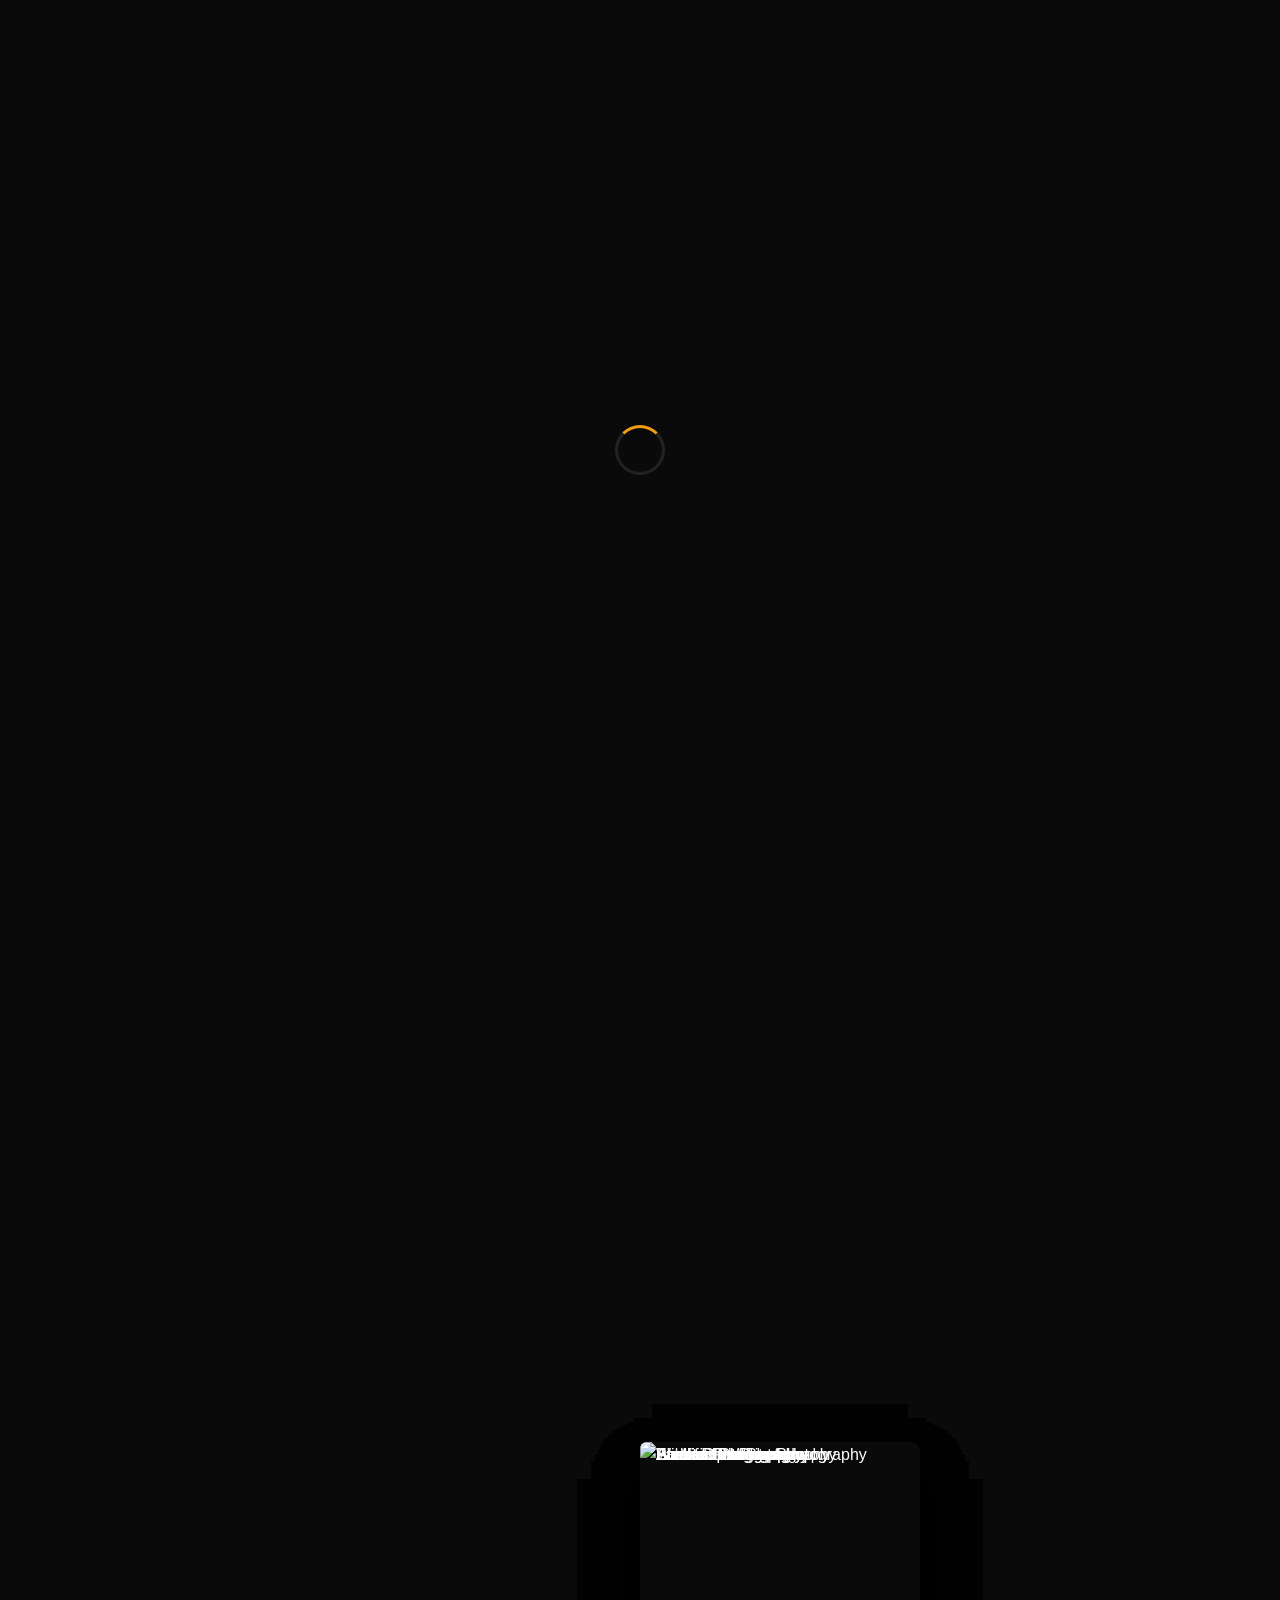
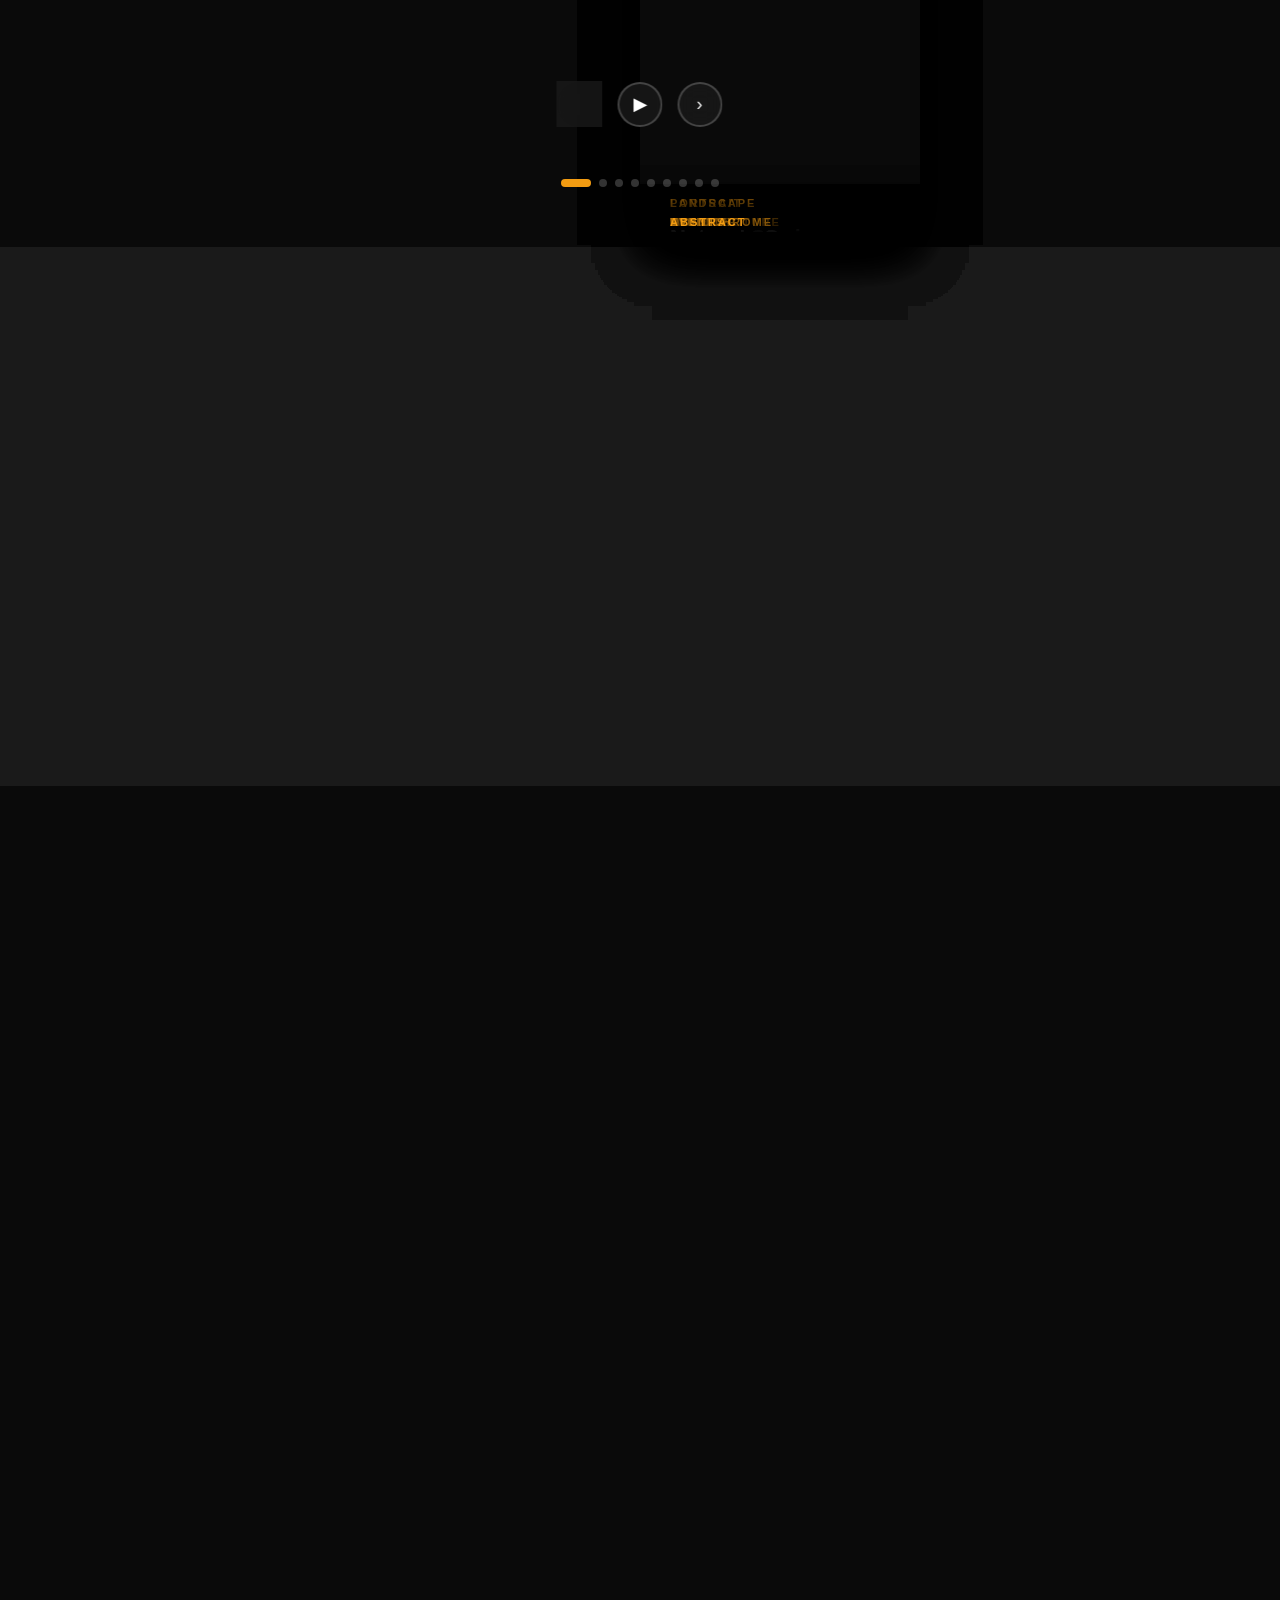
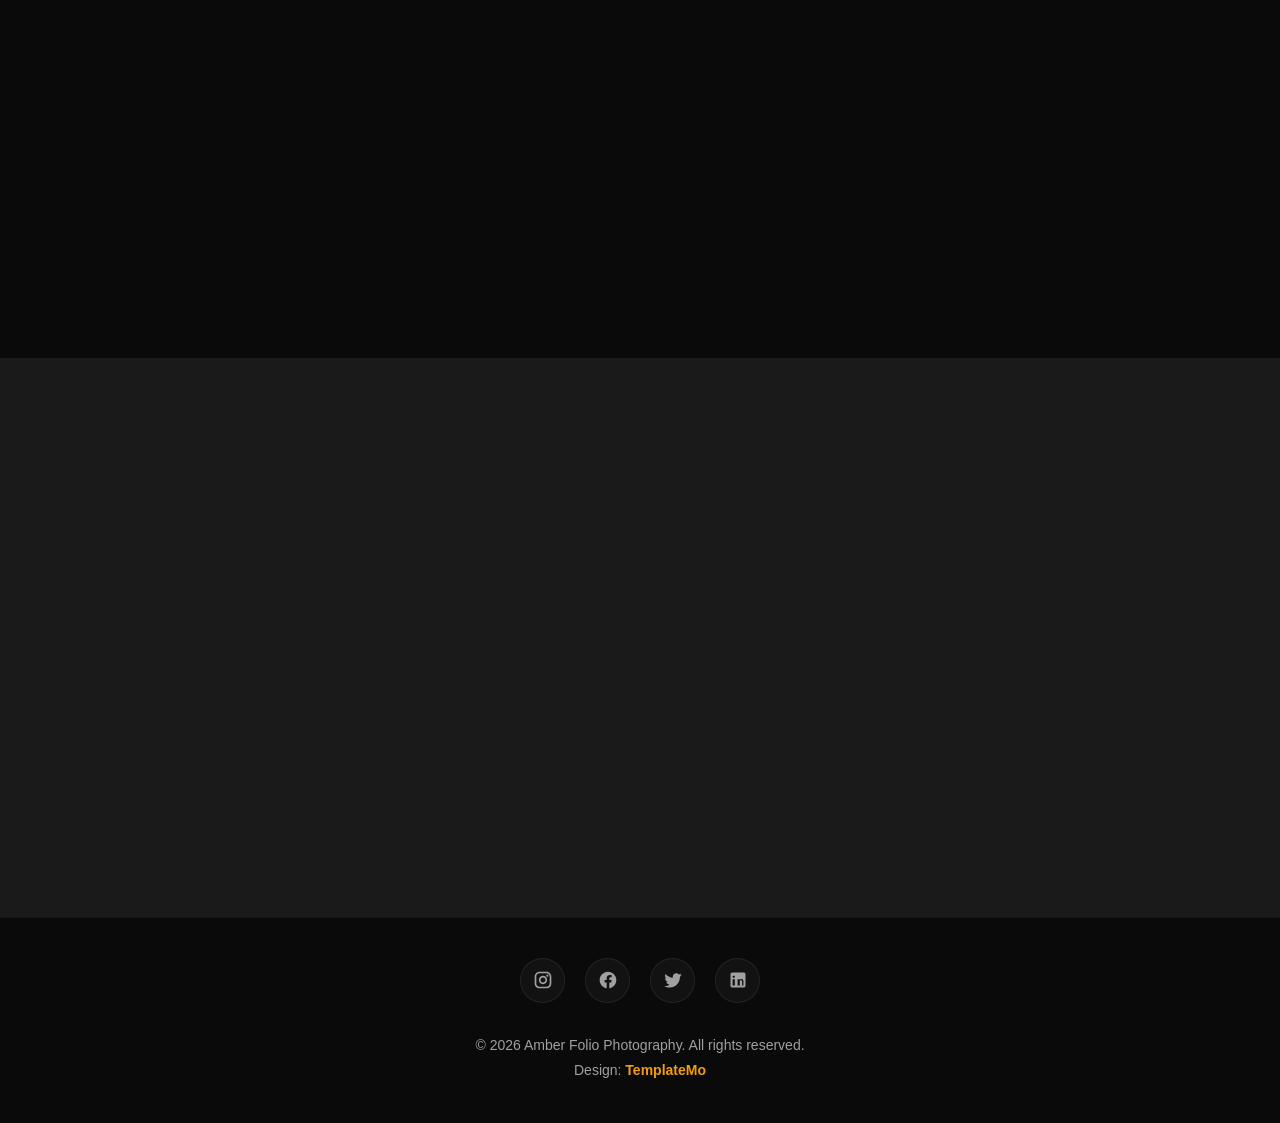
==== commit 023069ff: "Update index.html" ====
--- a/index.html
+++ b/index.html
@@ -3,7 +3,7 @@
 <head>
     <meta charset="UTF-8">
     <meta name="viewport" content="width=device-width, initial-scale=1.0">
-    <title>Amber Folio Dark Photography Portfolio by TemplateMo</title>
+    <title>Gheza's Portofolio</title>
     <link rel="stylesheet" href="templatemo-amber-folio.css">
 <!--
 
@@ -26,14 +26,14 @@
                 <svg viewBox="0 0 24 24" xmlns="http://www.w3.org/2000/svg">
                     <path d="M12 20C16.4 20 20 16.4 20 12C20 7.6 16.4 4 12 4C7.6 4 4 7.6 4 12C4 16.4 7.6 20 12 20M12 2C18.5 2 22 6.5 22 12C22 17.5 17.5 22 12 22C6.5 22 2 17.5 2 12C2 6.5 6.5 2 12 2M14.3 16.2L12 10L9.7 16.2L7 11.3L11.3 7L16.2 9.7L14.3 16.2M8.8 17L12 8L15.2 17L20 12L15.2 7L12 15L8.8 7L4 12L8.8 17Z"/>
                 </svg>
-                Amber Folio
+                Gheza's Folio
             </a>
             <ul class="nav-menu" id="navMenu">
-                <li><a href="#home">Home</a></li>
-                <li><a href="#portfolio">Portfolio</a></li>
-                <li><a href="#about">About</a></li>
-                <li><a href="#services">Services</a></li>
-                <li><a href="#contact">Contact</a></li>
+                <li><a href="#home">Beranda</a></li>
+                <li><a href="#portfolio">Karya</a></li>
+                <li><a href="#about">Tentang Pemilik</a></li>
+                <li><a href="#services">Penghargaan</a></li>
+                <li><a href="#contact">Kontak</a></li>
             </ul>
             <div class="menu-toggle" id="menuToggle">
                 <span></span>
@@ -52,17 +52,17 @@
             <div class="floating-accent accent-3"></div>
         </div>
         <div class="hero-content reveal">
-            <h1 class="hero-title">Capturing Moments</h1>
-            <p class="hero-subtitle">Professional Photography Portfolio</p>
-            <a href="#portfolio" class="cta-button">View My Work</a>
+            <h1 class="hero-title">Selamat Datang di Gheza's Portofolio!</h1>
+            <p class="hero-subtitle">Portofolio Ghesty Rihan Nur Izzati</p>
+            <a href="#portfolio" class="cta-button">Klik untuk menjelajahi karya!</a>
         </div>
     </section>
 
     <!-- Portfolio Section with Coverflow -->
     <section class="portfolio-section" id="portfolio">
         <div class="section-header reveal">
-            <h2 class="section-title">Featured Work</h2>
-            <p class="section-subtitle">Explore my latest photography projects across various genres and styles</p>
+            <h2 class="section-title">Karya Fotografi</h2>
+            <p class="section-subtitle">Yuk jelajahi projek fotografiku dengan berbagai teknik dan genre!</p>
         </div>
 
         <div class="coverflow-wrapper">
@@ -187,22 +187,22 @@
                 <img src="images/templatemo-about-artist.jpg" alt="Photographer">
             </div>
             <div class="about-content">
-                <h2>About the Artist</h2>
-                <p>With over a decade of experience in professional photography, I specialize in capturing the extraordinary in everyday moments. My journey began with a simple camera and an insatiable curiosity about the world around me.</p>
-                <p>From the bustling streets of urban landscapes to the serene beauty of nature, I strive to tell stories through my lens. Each photograph is a carefully crafted piece of art, designed to evoke emotion and preserve memories that last a lifetime.</p>
-                <p>My work has been featured in numerous galleries and publications worldwide, but my greatest satisfaction comes from creating images that resonate with people on a personal level.</p>
+                <h2>Tentang Pemilik</h2>
+                <p>lorem ipsum</p>
+                <p>lorem ipsum</p>
+                <p>lorem ipsum</p>
                 
                 <div class="stats">
                     <div class="stat-item">
-                        <div class="stat-number">500+</div>
-                        <div class="stat-label">Projects</div>
+                        <div class="stat-number">25+</div>
+                        <div class="stat-label">Projek</div>
                     </div>
                     <div class="stat-item">
-                        <div class="stat-number">10+</div>
+                        <div class="stat-number">2+</div>
                         <div class="stat-label">Years</div>
                     </div>
                     <div class="stat-item">
-                        <div class="stat-number">50+</div>
+                        <div class="stat-number">3</div>
                         <div class="stat-label">Awards</div>
                     </div>
                 </div>
@@ -363,4 +363,4 @@
     </footer>
     <script src="templatemo-amber-script.js"></script>
 </body>
-</html>+</html>
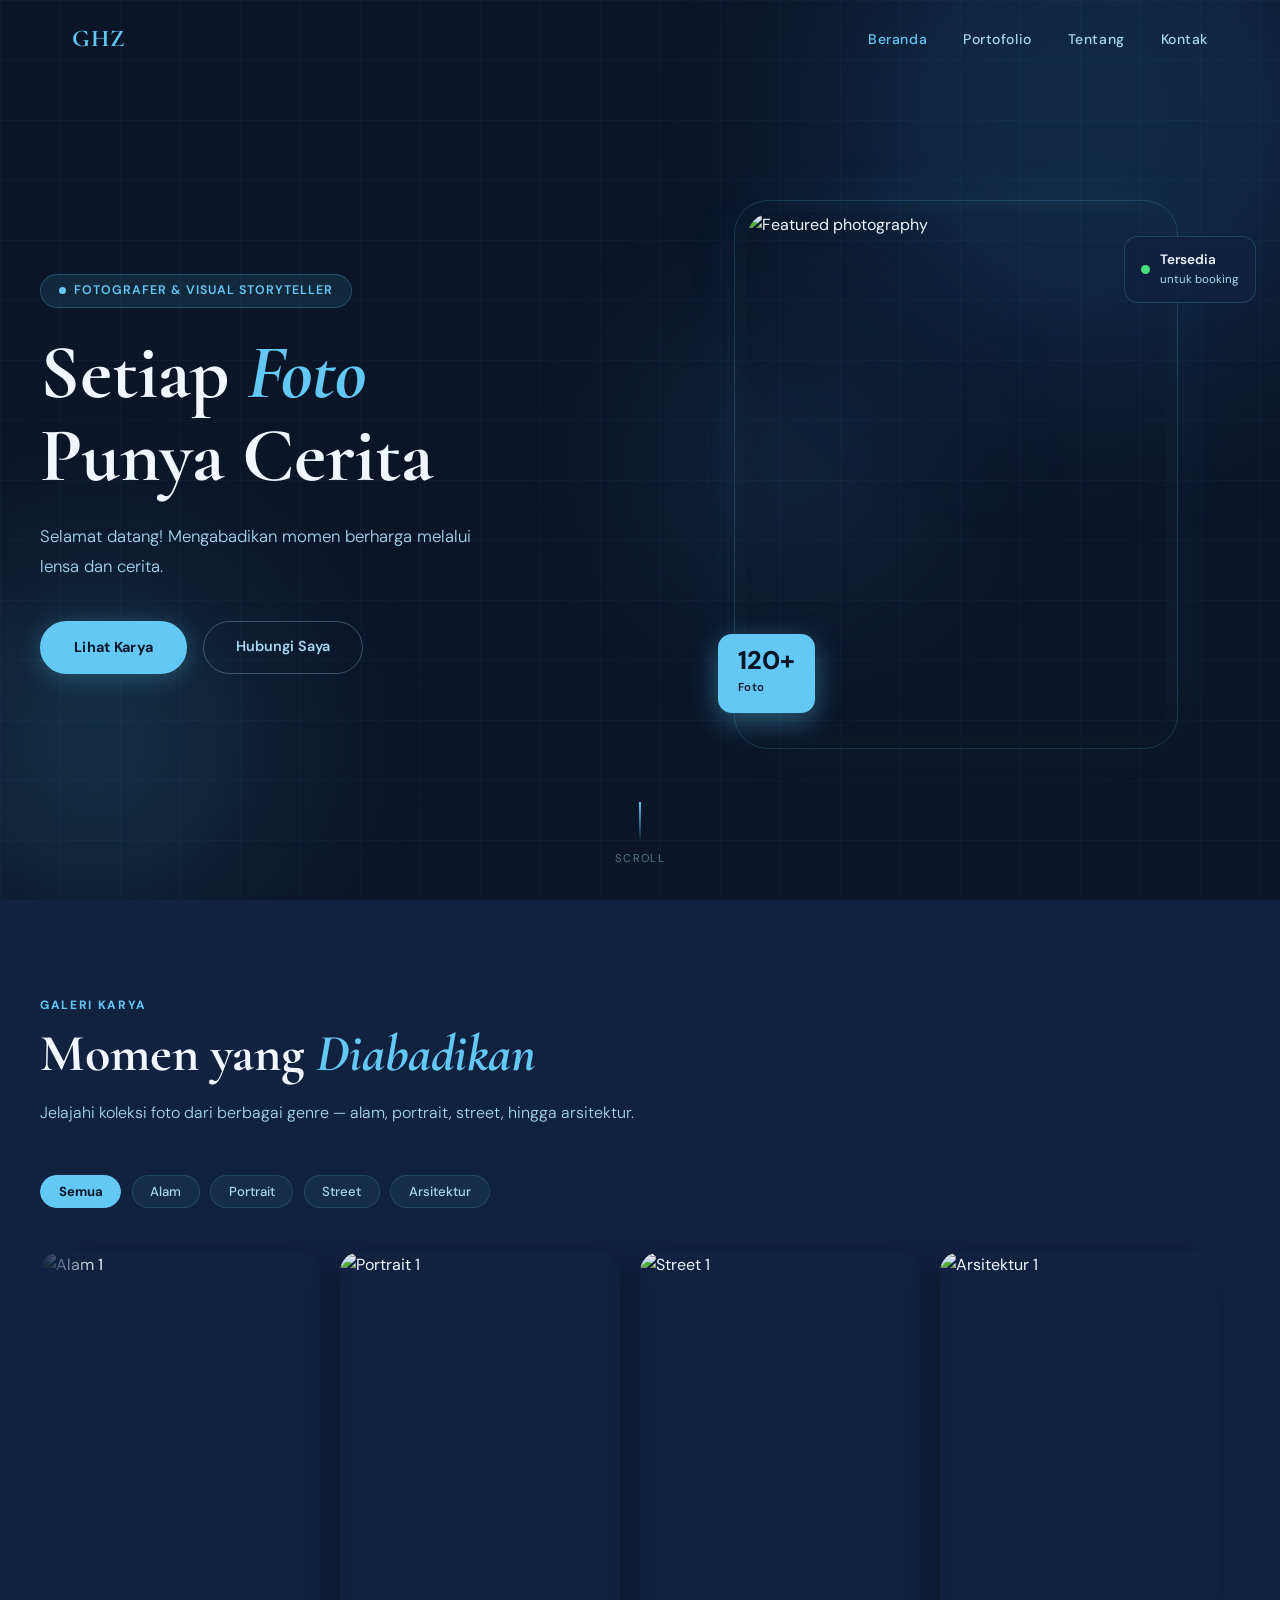
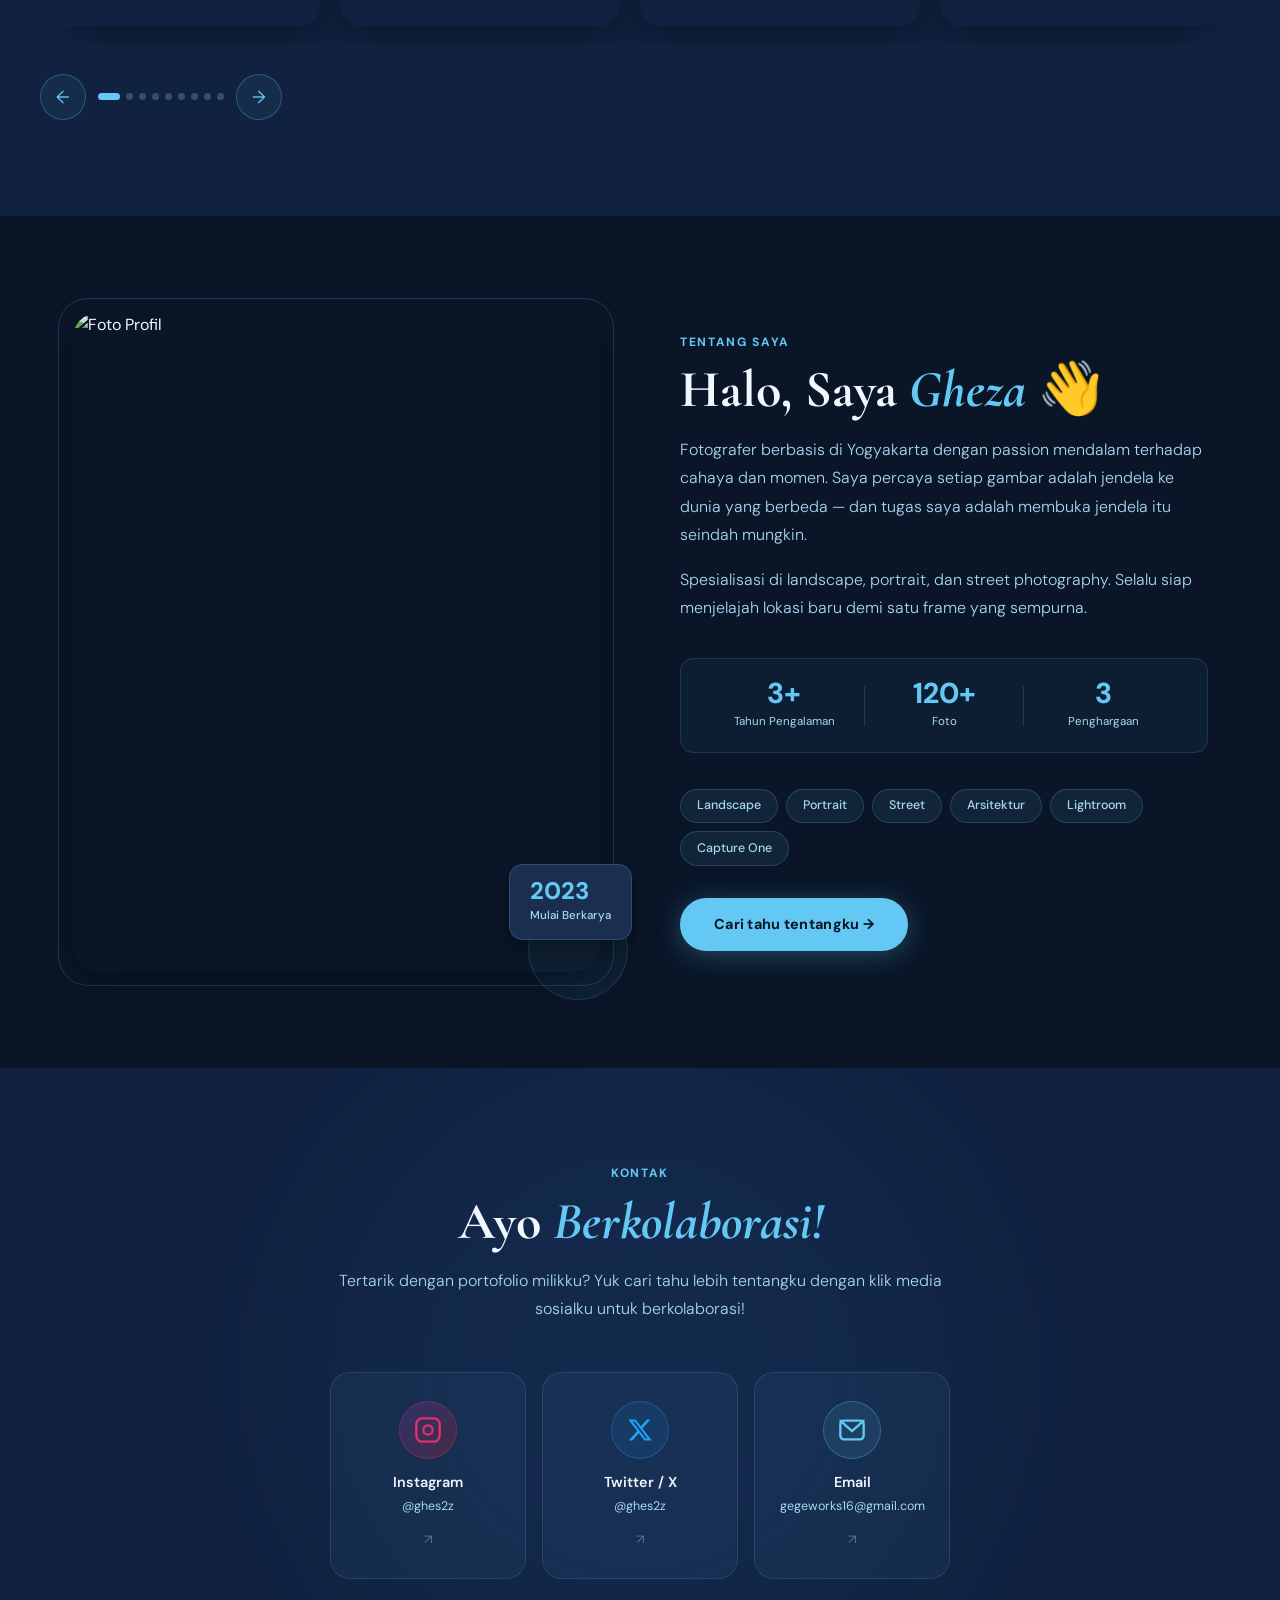
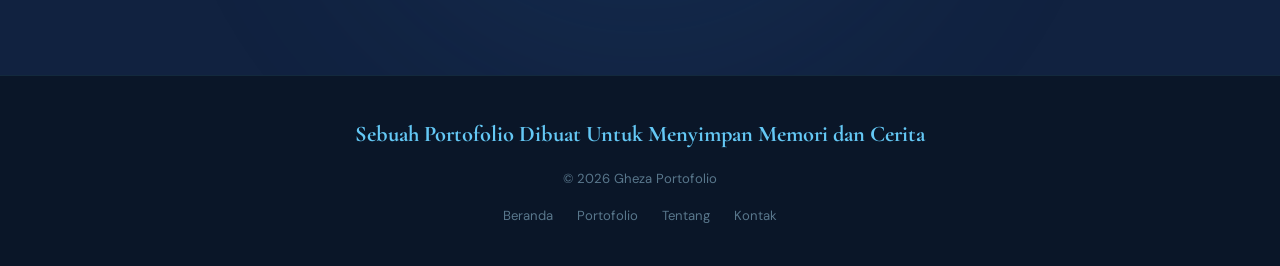
==== commit 2f91a490: "Add files via upload" ====
--- a/index.html
+++ b/index.html
@@ -1,366 +1,421 @@
-<!DOCTYPE html>
-<html lang="en">
-<head>
-    <meta charset="UTF-8">
-    <meta name="viewport" content="width=device-width, initial-scale=1.0">
-    <title>Gheza's Portofolio</title>
-    <link rel="stylesheet" href="templatemo-amber-folio.css">
-<!--
-
-TemplateMo 615 Amber Folio
-
-https://templatemo.com/tm-615-amber-folio
-
--->
-</head>
-<body>
-    <!-- Loading Screen -->
-    <div class="loading-screen" id="loadingScreen">
-        <div class="loader"></div>
-    </div>
-
-    <!-- Header Navigation -->
-    <header id="header">
-        <nav>
-            <a href="#home" class="logo">
-                <svg viewBox="0 0 24 24" xmlns="http://www.w3.org/2000/svg">
-                    <path d="M12 20C16.4 20 20 16.4 20 12C20 7.6 16.4 4 12 4C7.6 4 4 7.6 4 12C4 16.4 7.6 20 12 20M12 2C18.5 2 22 6.5 22 12C22 17.5 17.5 22 12 22C6.5 22 2 17.5 2 12C2 6.5 6.5 2 12 2M14.3 16.2L12 10L9.7 16.2L7 11.3L11.3 7L16.2 9.7L14.3 16.2M8.8 17L12 8L15.2 17L20 12L15.2 7L12 15L8.8 7L4 12L8.8 17Z"/>
-                </svg>
-                Gheza's Folio
-            </a>
-            <ul class="nav-menu" id="navMenu">
-                <li><a href="#home">Beranda</a></li>
-                <li><a href="#portfolio">Karya</a></li>
-                <li><a href="#about">Tentang Pemilik</a></li>
-                <li><a href="#services">Penghargaan</a></li>
-                <li><a href="#contact">Kontak</a></li>
-            </ul>
-            <div class="menu-toggle" id="menuToggle">
-                <span></span>
-                <span></span>
-                <span></span>
-            </div>
-        </nav>
-    </header>
-
-    <!-- Hero Section -->
-    <section class="hero-section" id="home">
-        <div class="hero-bg"></div>
-        <div class="hero-shapes">
-            <div class="floating-accent accent-1"></div>
-            <div class="floating-accent accent-2"></div>
-            <div class="floating-accent accent-3"></div>
-        </div>
-        <div class="hero-content reveal">
-            <h1 class="hero-title">Selamat Datang di Gheza's Portofolio!</h1>
-            <p class="hero-subtitle">Portofolio Ghesty Rihan Nur Izzati</p>
-            <a href="#portfolio" class="cta-button">Klik untuk menjelajahi karya!</a>
-        </div>
-    </section>
-
-    <!-- Portfolio Section with Coverflow -->
-    <section class="portfolio-section" id="portfolio">
-        <div class="section-header reveal">
-            <h2 class="section-title">Karya Fotografi</h2>
-            <p class="section-subtitle">Yuk jelajahi projek fotografiku dengan berbagai teknik dan genre!</p>
-        </div>
-
-        <div class="coverflow-wrapper">
-            <div class="coverflow-container" id="coverflowContainer">
-                <!-- Portrait Photography -->
-                <div class="coverflow-item" data-index="0">
-                    <img src="images/templatemo-amber-folio-01.jpg" alt="Portrait Photography" class="portfolio-image">
-                    <div class="portfolio-overlay">
-                        <div class="portfolio-category">Portrait</div>
-                        <h3 class="portfolio-title">Human Stories</h3>
-                        <p class="portfolio-description">Capturing authentic emotions and personalities</p>
-                    </div>
-                </div>
-
-                <!-- Landscape Photography -->
-                <div class="coverflow-item" data-index="1">
-                    <img src="images/templatemo-amber-folio-02.jpg" alt="Landscape Photography" class="portfolio-image">
-                    <div class="portfolio-overlay">
-                        <div class="portfolio-category">Landscape</div>
-                        <h3 class="portfolio-title">Nature's Canvas</h3>
-                        <p class="portfolio-description">Breathtaking vistas and natural wonders</p>
-                    </div>
-                </div>
-
-                <!-- Street Photography -->
-                <div class="coverflow-item" data-index="2">
-                    <img src="images/templatemo-amber-folio-03.jpg" alt="Street Photography" class="portfolio-image">
-                    <div class="portfolio-overlay">
-                        <div class="portfolio-category">Street</div>
-                        <h3 class="portfolio-title">Urban Life</h3>
-                        <p class="portfolio-description">Candid moments in city environments</p>
-                    </div>
-                </div>
-
-                <!-- Architecture Photography -->
-                <div class="coverflow-item" data-index="3">
-                    <img src="images/templatemo-amber-folio-04.jpg" alt="Architecture Photography" class="portfolio-image">
-                    <div class="portfolio-overlay">
-                        <div class="portfolio-category">Architecture</div>
-                        <h3 class="portfolio-title">Structural Beauty</h3>
-                        <p class="portfolio-description">Modern lines and timeless designs</p>
-                    </div>
-                </div>
-
-                <!-- Fashion Photography -->
-                <div class="coverflow-item" data-index="4">
-                    <img src="images/templatemo-amber-folio-05.jpg" alt="Fashion Photography" class="portfolio-image">
-                    <div class="portfolio-overlay">
-                        <div class="portfolio-category">Fashion</div>
-                        <h3 class="portfolio-title">Style & Elegance</h3>
-                        <p class="portfolio-description">High fashion and editorial shoots</p>
-                    </div>
-                </div>
-
-                <!-- Wildlife Photography -->
-                <div class="coverflow-item" data-index="5">
-                    <img src="images/templatemo-amber-folio-06.jpg" alt="Wildlife Photography" class="portfolio-image">
-                    <div class="portfolio-overlay">
-                        <div class="portfolio-category">Wildlife</div>
-                        <h3 class="portfolio-title">Wild Kingdom</h3>
-                        <p class="portfolio-description">Nature's magnificent creatures</p>
-                    </div>
-                </div>
-
-                <!-- Black & White Photography -->
-                <div class="coverflow-item" data-index="6">
-                    <img src="images/templatemo-amber-folio-07.jpg" alt="Black and White Photography" class="portfolio-image">
-                    <div class="portfolio-overlay">
-                        <div class="portfolio-category">Monochrome</div>
-                        <h3 class="portfolio-title">Timeless Classics</h3>
-                        <p class="portfolio-description">The art of black and white</p>
-                    </div>
-                </div>
-
-                <!-- Event Photography -->
-                <div class="coverflow-item" data-index="7">
-                    <img src="images/templatemo-amber-folio-08.jpg" alt="Event Photography" class="portfolio-image">
-                    <div class="portfolio-overlay">
-                        <div class="portfolio-category">Events</div>
-                        <h3 class="portfolio-title">Special Moments</h3>
-                        <p class="portfolio-description">Weddings and celebrations</p>
-                    </div>
-                </div>
-
-                <!-- Abstract Photography -->
-                <div class="coverflow-item" data-index="8">
-                    <img src="images/templatemo-amber-folio-09.jpg" alt="Abstract Photography" class="portfolio-image">
-                    <div class="portfolio-overlay">
-                        <div class="portfolio-category">Abstract</div>
-                        <h3 class="portfolio-title">Creative Vision</h3>
-                        <p class="portfolio-description">Artistic and experimental works</p>
-                    </div>
-                </div>
-            </div>
-
-            <!-- Navigation Controls -->
-            <div class="coverflow-controls">
-                <button class="control-btn" id="prevBtn">‹</button>
-                <button class="control-btn" id="playPauseBtn">▶</button>
-                <button class="control-btn" id="nextBtn">›</button>
-            </div>
-
-            <!-- Indicators -->
-            <div class="indicators" id="indicators">
-                <div class="indicator active" data-index="0"></div>
-                <div class="indicator" data-index="1"></div>
-                <div class="indicator" data-index="2"></div>
-                <div class="indicator" data-index="3"></div>
-                <div class="indicator" data-index="4"></div>
-                <div class="indicator" data-index="5"></div>
-                <div class="indicator" data-index="6"></div>
-                <div class="indicator" data-index="7"></div>
-                <div class="indicator" data-index="8"></div>
-            </div>
-        </div>
-    </section>
-
-    <!-- About Section -->
-    <section class="about-section" id="about">
-        <div class="about-container reveal">
-            <div class="about-image">
-                <img src="images/templatemo-about-artist.jpg" alt="Photographer">
-            </div>
-            <div class="about-content">
-                <h2>Tentang Pemilik</h2>
-                <p>lorem ipsum</p>
-                <p>lorem ipsum</p>
-                <p>lorem ipsum</p>
-                
-                <div class="stats">
-                    <div class="stat-item">
-                        <div class="stat-number">25+</div>
-                        <div class="stat-label">Projek</div>
-                    </div>
-                    <div class="stat-item">
-                        <div class="stat-number">2+</div>
-                        <div class="stat-label">Years</div>
-                    </div>
-                    <div class="stat-item">
-                        <div class="stat-number">3</div>
-                        <div class="stat-label">Awards</div>
-                    </div>
-                </div>
-            </div>
-        </div>
-    </section>
-
-    <!-- Services Section -->
-    <section class="services-section" id="services">
-        <div class="services-container">
-            <div class="section-header reveal">
-                <h2 class="section-title">Services Offered</h2>
-                <p class="section-subtitle">Professional photography services tailored to capture your vision</p>
-            </div>
-
-            <div class="services-grid reveal">
-                <div class="service-card">
-                    <div class="service-icon">
-                        <svg viewBox="0 0 24 24" xmlns="http://www.w3.org/2000/svg">
-                            <path d="M12 2C10.34 2 9 3.34 9 5C9 6.66 10.34 8 12 8C13.66 8 15 6.66 15 5C15 3.34 13.66 2 12 2ZM12 9C8.69 9 6 11.69 6 15C6 16.66 6.56 18.17 7.5 19.32V22L12 20L16.5 22V19.32C17.44 18.17 18 16.66 18 15C18 11.69 15.31 9 12 9Z"/>
-                        </svg>
-                    </div>
-                    <h3 class="service-title">Portrait Sessions</h3>
-                    <p class="service-description">Professional headshots, personal branding, and lifestyle portraits. Each session includes consultation, styling guidance, and expert retouching.</p>
-                    <div class="service-price">Starting at $450</div>
-                </div>
-
-                <div class="service-card">
-                    <div class="service-icon">
-                        <svg viewBox="0 0 24 24" xmlns="http://www.w3.org/2000/svg">
-                            <path d="M12 6.5C12 5.67 11.33 5 10.5 5S9 5.67 9 6.5 9.67 8 10.5 8 12 7.33 12 6.5M13.5 5C12.67 5 12 5.67 12 6.5S12.67 8 13.5 8 15 7.33 15 6.5 14.33 5 13.5 5M12 21.35L5.35 14.7C3.58 12.93 2.61 10.54 2.61 8.04C2.61 3.74 6.05 0.25 10.36 0.21C14.72 0.17 18.29 3.69 18.29 8C18.29 10.53 17.34 12.88 15.58 14.65L12 21.35Z"/>
-                        </svg>
-                    </div>
-                    <h3 class="service-title">Wedding Photography</h3>
-                    <p class="service-description">Complete wedding day coverage from preparation to reception. Includes engagement session, two photographers, and premium album design.</p>
-                    <div class="service-price">Starting at $2,800</div>
-                </div>
-
-                <div class="service-card">
-                    <div class="service-icon">
-                        <svg viewBox="0 0 24 24" xmlns="http://www.w3.org/2000/svg">
-                            <path d="M19 3H14.82C14.4 1.84 13.3 1 12 1S9.6 1.84 9.18 3H5C3.9 3 3 3.9 3 5V19C3 20.1 3.9 21 5 21H19C20.1 21 21 20.1 21 19V5C21 3.9 20.1 3 19 3ZM12 3C12.55 3 13 3.45 13 4S12.55 5 12 5 11 4.55 11 4 11.45 3 12 3ZM12 18L8 14H11V9H13V14H16L12 18Z"/>
-                        </svg>
-                    </div>
-                    <h3 class="service-title">Commercial Work</h3>
-                    <p class="service-description">Product photography, corporate events, architectural shoots, and marketing campaigns. High-resolution images with commercial licensing.</p>
-                    <div class="service-price">Custom Pricing</div>
-                </div>
-
-                <div class="service-card">
-                    <div class="service-icon">
-                        <svg viewBox="0 0 24 24" xmlns="http://www.w3.org/2000/svg">
-                            <path d="M20.5 11H19V7C19 5.9 18.1 5 17 5H13V3.5C13 2.12 11.88 1 10.5 1S8 2.12 8 3.5V5H4C2.9 5 2 5.9 2 7V10.8H3.5C4.99 10.8 6.2 12.01 6.2 13.5S4.99 16.2 3.5 16.2H2V20C2 21.1 2.9 22 4 22H7.8V20.5C7.8 19.01 9.01 17.8 10.5 17.8S13.2 19.01 13.2 20.5V22H17C18.1 22 19 21.1 19 20V16H20.5C21.88 16 23 14.88 23 13.5S21.88 11 20.5 11Z"/>
-                        </svg>
-                    </div>
-                    <h3 class="service-title">Fine Art Prints</h3>
-                    <p class="service-description">Museum-quality giclée prints on archival paper. Limited editions with certificates of authenticity. Custom framing available.</p>
-                    <div class="service-price">Starting at $180</div>
-                </div>
-
-                <div class="service-card">
-                    <div class="service-icon">
-                        <svg viewBox="0 0 24 24" xmlns="http://www.w3.org/2000/svg">
-                            <path d="M12 2L2 7V9C2 14.55 5.84 19.74 11 21C16.16 19.74 20 14.55 20 9V7L12 2ZM12 11.5L9 8.5L10.41 7.09L12 8.67L15.59 5.09L17 6.5L12 11.5Z"/>
-                        </svg>
-                    </div>
-                    <h3 class="service-title">Photo Editing</h3>
-                    <p class="service-description">Professional retouching, color grading, and composite creation. Fast turnaround with unlimited revisions until perfect.</p>
-                    <div class="service-price">$50 per hour</div>
-                </div>
-
-                <div class="service-card">
-                    <div class="service-icon">
-                        <svg viewBox="0 0 24 24" xmlns="http://www.w3.org/2000/svg">
-                            <path d="M12 2C6.48 2 2 6.48 2 12S6.48 22 12 22 22 17.52 22 12 17.52 2 12 2ZM11 17L6 12L7.41 10.59L11 14.17L16.59 8.59L18 10L11 17Z"/>
-                        </svg>
-                    </div>
-                    <h3 class="service-title">Photography Workshops</h3>
-                    <p class="service-description">One-on-one mentoring sessions, group workshops, and online masterclasses. Learn composition, lighting, and post-processing techniques.</p>
-                    <div class="service-price">Starting at $200</div>
-                </div>
-            </div>
-        </div>
-    </section>
-
-    <!-- Contact Section -->
-    <section class="contact-section" id="contact">
-        <div class="contact-container">
-            <div class="section-header reveal">
-                <h2 class="section-title">Get In Touch</h2>
-                <p class="section-subtitle">Let's create something beautiful together</p>
-            </div>
-
-            <div class="contact-info reveal">
-                <a href="mailto:hello@capture.com" class="contact-item">
-                    <div class="contact-icon">
-                        <svg viewBox="0 0 24 24" xmlns="http://www.w3.org/2000/svg">
-                            <path d="M20 4H4C2.9 4 2 4.9 2 6V18C2 19.1 2.9 20 4 20H20C21.1 20 22 19.1 22 18V6C22 4.9 21.1 4 20 4ZM20 8L12 13L4 8V6L12 11L20 6V8Z"/>
-                        </svg>
-                    </div>
-                    <div class="contact-label">Email</div>
-                    <div class="contact-value">hello@capture.com</div>
-                </a>
-
-                <a href="tel:+1234567890" class="contact-item">
-                    <div class="contact-icon">
-                        <svg viewBox="0 0 24 24" xmlns="http://www.w3.org/2000/svg">
-                            <path d="M6.62 10.79C8.06 13.62 10.38 15.94 13.21 17.38L15.41 15.18C15.69 14.9 16.08 14.82 16.43 14.93C17.55 15.3 18.75 15.5 20 15.5C20.55 15.5 21 15.95 21 16.5V20C21 20.55 20.55 21 20 21C10.61 21 3 13.39 3 4C3 3.45 3.45 3 4 3H7.5C8.05 3 8.5 3.45 8.5 4C8.5 5.25 8.7 6.45 9.07 7.57C9.18 7.92 9.1 8.31 8.82 8.59L6.62 10.79Z"/>
-                        </svg>
-                    </div>
-                    <div class="contact-label">Phone</div>
-                    <div class="contact-value">+1 (234) 567-890</div>
-                </a>
-
-                <a href="https://maps.google.com/?q=New+York+USA" target="_blank" rel="noopener" class="contact-item">
-                    <div class="contact-icon">
-                        <svg viewBox="0 0 24 24" xmlns="http://www.w3.org/2000/svg">
-                            <path d="M12 2C8.13 2 5 5.13 5 9C5 14.25 12 22 12 22S19 14.25 19 9C19 5.13 15.87 2 12 2ZM12 11.5C10.62 11.5 9.5 10.38 9.5 9S10.62 6.5 12 6.5S14.5 7.62 14.5 9S13.38 11.5 12 11.5Z"/>
-                        </svg>
-                    </div>
-                    <div class="contact-label">Studio</div>
-                    <div class="contact-value">New York, USA</div>
-                </a>
-            </div>
-        </div>
-    </section>
-
-    <!-- Footer -->
-    <footer>
-        <div class="footer-content">
-            <div class="social-links">
-                <a href="https://instagram.com" target="_blank" rel="noopener" class="social-link" aria-label="Instagram">
-                    <svg viewBox="0 0 24 24" xmlns="http://www.w3.org/2000/svg">
-                        <path d="M7.8 2H16.2C19.4 2 22 4.6 22 7.8V16.2C22 19.4 19.4 22 16.2 22H7.8C4.6 22 2 19.4 2 16.2V7.8C2 4.6 4.6 2 7.8 2M7.6 4C5.61 4 4 5.61 4 7.6V16.4C4 18.39 5.61 20 7.6 20H16.4C18.39 20 20 18.39 20 16.4V7.6C20 5.61 18.39 4 16.4 4H7.6M17.25 5.5C17.94 5.5 18.5 6.06 18.5 6.75S17.94 8 17.25 8S16 7.44 16 6.75S16.56 5.5 17.25 5.5M12 7C14.76 7 17 9.24 17 12S14.76 17 12 17S7 14.76 7 12S9.24 7 12 7M12 9C10.34 9 9 10.34 9 12S10.34 15 12 15S15 13.66 15 12S13.66 9 12 9Z"/>
-                    </svg>
-                </a>
-                <a href="https://facebook.com/templatemo" target="_blank" rel="noopener" class="social-link" aria-label="Facebook">
-                    <svg viewBox="0 0 24 24" xmlns="http://www.w3.org/2000/svg">
-                        <path d="M12 2.04C6.5 2.04 2 6.53 2 12.06C2 17.06 5.66 21.21 10.44 21.96V14.96H7.9V12.06H10.44V9.85C10.44 7.34 11.93 5.96 14.22 5.96C15.31 5.96 16.45 6.15 16.45 6.15V8.62H15.19C13.95 8.62 13.56 9.39 13.56 10.18V12.06H16.34L15.89 14.96H13.56V21.96C18.34 21.21 22 17.06 22 12.06C22 6.53 17.5 2.04 12 2.04Z"/>
-                    </svg>
-                </a>
-                <a href="https://x.com/minthu" target="_blank" rel="noopener" class="social-link" aria-label="Twitter">
-                    <svg viewBox="0 0 24 24" xmlns="http://www.w3.org/2000/svg">
-                        <path d="M22.46 6C21.69 6.35 20.86 6.58 20 6.69C20.88 6.16 21.56 5.32 21.88 4.31C21.05 4.81 20.13 5.16 19.16 5.36C18.37 4.5 17.26 4 16 4C13.65 4 11.73 5.92 11.73 8.29C11.73 8.63 11.77 8.96 11.84 9.27C8.28 9.09 5.11 7.38 3 4.79C2.63 5.42 2.42 6.16 2.42 6.94C2.42 8.43 3.17 9.75 4.33 10.5C3.62 10.5 2.96 10.3 2.38 10V10.03C2.38 12.11 3.86 13.85 5.82 14.24C5.46 14.34 5.08 14.39 4.69 14.39C4.42 14.39 4.15 14.36 3.89 14.31C4.43 16 6 17.26 7.89 17.29C6.43 18.45 4.58 19.13 2.56 19.13C2.22 19.13 1.88 19.11 1.54 19.07C3.44 20.29 5.74 21 8.23 21C16 21 20.33 14.46 20.33 8.79C20.33 8.6 20.33 8.42 20.32 8.23C21.16 7.63 21.88 6.87 22.46 6Z"/>
-                    </svg>
-                </a>
-                <a href="https://linkedin.com" target="_blank" rel="noopener" class="social-link" aria-label="LinkedIn">
-                    <svg viewBox="0 0 24 24" xmlns="http://www.w3.org/2000/svg">
-                        <path d="M19 3C19.55 3 20.05 3.21 20.41 3.59C20.79 3.95 21 4.45 21 5V19C21 19.55 20.79 20.05 20.41 20.41C20.05 20.79 19.55 21 19 21H5C4.45 21 3.95 20.79 3.59 20.41C3.21 20.05 3 19.55 3 19V5C3 4.45 3.21 3.95 3.59 3.59C3.95 3.21 4.45 3 5 3H19M18.5 18.5V13.2C18.5 11.87 17.45 10.82 16.12 10.82C15.21 10.82 14.46 11.37 14.17 12.15V11H11.5V18.5H14.17V13.57C14.17 12.82 14.79 12.2 15.54 12.2C16.29 12.2 16.91 12.82 16.91 13.57V18.5H18.5M6.88 9.57C7.63 9.57 8.25 8.96 8.25 8.21C8.25 7.46 7.63 6.84 6.88 6.84C6.13 6.84 5.5 7.46 5.5 8.21C5.5 8.96 6.13 9.57 6.88 9.57M8.21 18.5V11H5.5V18.5H8.21Z"/>
-                    </svg>
-                </a>
-            </div>
-            <p class="footer-text">
-                © 2026 Amber Folio Photography. All rights reserved.<br>
-                Design: <a href="https://templatemo.com" target="_blank" rel="noopener">TemplateMo</a>
-            </p>
-        </div>
-    </footer>
-    <script src="templatemo-amber-script.js"></script>
-</body>
-</html>
+<!DOCTYPE html>
+<html lang="id">
+<head>
+  <meta charset="UTF-8" />
+  <meta name="viewport" content="width=device-width, initial-scale=1.0" />
+  <title>Gheza's Portofolio</title>
+
+  <!-- Google Fonts -->
+  <link rel="preconnect" href="https://fonts.googleapis.com" />
+  <link rel="preconnect" href="https://fonts.gstatic.com" crossorigin />
+  <link href="https://fonts.googleapis.com/css2?family=Cormorant+Garamond:ital,wght@0,600;0,700;1,400;1,600&family=DM+Sans:wght@300;400;500;600&display=swap" rel="stylesheet" />
+
+  <!-- Stylesheet -->
+  <link rel="stylesheet" href="style.css" />
+</head>
+<body>
+
+  <!-- ═══════════════════════════════════════
+       NAVIGATION
+  ═══════════════════════════════════════ -->
+  <header id="navbar">
+    <nav class="nav-container">
+      <a href="#hero" class="nav-logo">GHZ</a>
+
+      <!-- Desktop links -->
+      <ul class="nav-links">
+        <li><a href="#hero">Beranda</a></li>
+        <li><a href="#portfolio">Portofolio</a></li>
+        <li><a href="#about">Tentang</a></li>
+        <li><a href="#contact">Kontak</a></li>
+      </ul>
+
+      <!-- Mobile hamburger -->
+      <button class="hamburger" id="hamburger" aria-label="Toggle menu">
+        <span></span>
+        <span></span>
+        <span></span>
+      </button>
+    </nav>
+
+    <!-- Mobile menu drawer -->
+    <div class="mobile-menu" id="mobileMenu">
+      <ul>
+        <li><a href="#hero" class="mobile-link">Beranda</a></li>
+        <li><a href="#portfolio" class="mobile-link">Portofolio</a></li>
+        <li><a href="#about" class="mobile-link">Tentang</a></li>
+        <li><a href="#contact" class="mobile-link">Kontak</a></li>
+      </ul>
+    </div>
+  </header>
+
+
+  <!-- ═══════════════════════════════════════
+       HERO SECTION
+  ═══════════════════════════════════════ -->
+  <section id="hero">
+
+    <!-- Decorative blobs -->
+    <div class="blob blob-1"></div>
+    <div class="blob blob-2"></div>
+    <div class="blob blob-3"></div>
+
+    <!-- Grid noise overlay -->
+    <div class="hero-grid-overlay"></div>
+
+    <div class="hero-inner">
+
+      <!-- Left: Text content -->
+      <div class="hero-text">
+        <div class="hero-pill fade-up" style="--delay: 0.1s">
+          <span class="pill-dot"></span>
+          Fotografer &amp; Visual Storyteller
+        </div>
+
+        <h1 class="hero-title fade-up" style="--delay: 0.25s">
+          Setiap <em>Foto</em><br />Punya Cerita
+        </h1>
+
+        <p class="hero-desc fade-up" style="--delay: 0.4s">
+          Selamat datang! 
+          Mengabadikan momen berharga melalui lensa dan cerita.
+        </p>
+
+        <div class="hero-ctas fade-up" style="--delay: 0.55s">
+          <a href="#portfolio" class="btn-primary">Lihat Karya</a>
+          <a href="#contact" class="btn-ghost">Hubungi Saya</a>
+        </div>
+      </div>
+
+      <!-- Right: Featured photo -->
+      <div class="hero-photo-wrap fade-up" style="--delay: 0.35s">
+        <div class="hero-photo-frame">
+          <img
+            src="https://images.unsplash.com/photo-1506905925346-21bda4d32df4?w=600&q=80"
+            alt="Featured photography"
+            class="hero-photo"
+          />
+          <div class="hero-photo-badge">
+            <span class="badge-num">120+</span>
+            <span class="badge-label">Foto</span>
+          </div>
+        </div>
+
+        <!-- Floating accent card -->
+        <div class="hero-accent-card">
+          <div class="accent-dot"></div>
+          <div>
+            <p class="accent-title">Tersedia</p>
+            <p class="accent-sub">untuk booking</p>
+          </div>
+        </div>
+      </div>
+
+    </div>
+
+    <!-- Scroll hint -->
+    <div class="scroll-hint">
+      <div class="scroll-line"></div>
+      <span>Scroll</span>
+    </div>
+
+  </section>
+
+
+  <!-- ═══════════════════════════════════════
+       PORTFOLIO SECTION
+  ═══════════════════════════════════════ -->
+  <section id="portfolio">
+
+    <div class="section-header reveal">
+      <p class="section-tag">Galeri Karya</p>
+      <h2 class="section-title">Momen yang <em>Diabadikan</em></h2>
+      <p class="section-desc">
+        Jelajahi koleksi foto dari berbagai genre — alam, portrait, street, hingga arsitektur.
+      </p>
+    </div>
+
+    <!-- Category filter pills -->
+    <div class="filter-row reveal">
+      <button class="filter-btn active" data-filter="all">Semua</button>
+      <button class="filter-btn" data-filter="alam">Alam</button>
+      <button class="filter-btn" data-filter="portrait">Portrait</button>
+      <button class="filter-btn" data-filter="street">Street</button>
+      <button class="filter-btn" data-filter="arsitektur">Arsitektur</button>
+    </div>
+
+    <!-- Carousel -->
+    <div class="carousel-wrapper reveal">
+      <div class="carousel-track" id="carouselTrack">
+
+        <div class="photo-card" data-cat="alam">
+          <img src="https://images.unsplash.com/photo-1501854140801-50d01698950b?w=500&q=80" alt="Alam 1" loading="lazy" />
+          <div class="card-overlay">
+            <p class="card-title">Pegunungan Senja</p>
+            <p class="card-cat">Alam</p>
+          </div>
+        </div>
+
+        <div class="photo-card" data-cat="portrait">
+          <img src="https://images.unsplash.com/photo-1531746020798-e6953c6e8e04?w=500&q=80" alt="Portrait 1" loading="lazy" />
+          <div class="card-overlay">
+            <p class="card-title">Cahaya Pagi</p>
+            <p class="card-cat">Portrait</p>
+          </div>
+        </div>
+
+        <div class="photo-card" data-cat="street">
+          <img src="https://images.unsplash.com/photo-1476041800959-2f6bb412c8ce?w=500&q=80" alt="Street 1" loading="lazy" />
+          <div class="card-overlay">
+            <p class="card-title">Kota di Malam Hari</p>
+            <p class="card-cat">Street</p>
+          </div>
+        </div>
+
+        <div class="photo-card" data-cat="arsitektur">
+          <img src="https://images.unsplash.com/photo-1486325212027-8081e485255e?w=500&q=80" alt="Arsitektur 1" loading="lazy" />
+          <div class="card-overlay">
+            <p class="card-title">Garis &amp; Struktur</p>
+            <p class="card-cat">Arsitektur</p>
+          </div>
+        </div>
+
+        <div class="photo-card" data-cat="alam">
+          <img src="https://images.unsplash.com/photo-1470252649378-9c29740c9fa8?w=500&q=80" alt="Alam 2" loading="lazy" />
+          <div class="card-overlay">
+            <p class="card-title">Golden Hour</p>
+            <p class="card-cat">Alam</p>
+          </div>
+        </div>
+
+        <div class="photo-card" data-cat="portrait">
+          <img src="https://images.unsplash.com/photo-1507003211169-0a1dd7228f2d?w=500&q=80" alt="Portrait 2" loading="lazy" />
+          <div class="card-overlay">
+            <p class="card-title">Bayangan &amp; Wajah</p>
+            <p class="card-cat">Portrait</p>
+          </div>
+        </div>
+
+        <div class="photo-card" data-cat="street">
+          <img src="https://images.unsplash.com/photo-1514924013411-cbf25faa35bb?w=500&q=80" alt="Street 2" loading="lazy" />
+          <div class="card-overlay">
+            <p class="card-title">Hiruk Pikuk Pasar</p>
+            <p class="card-cat">Street</p>
+          </div>
+        </div>
+
+        <div class="photo-card" data-cat="arsitektur">
+          <img src="https://images.unsplash.com/photo-1493397212122-2b85dda8106b?w=500&q=80" alt="Arsitektur 2" loading="lazy" />
+          <div class="card-overlay">
+            <p class="card-title">Simetri Modern</p>
+            <p class="card-cat">Arsitektur</p>
+          </div>
+        </div>
+
+        <div class="photo-card" data-cat="alam">
+          <img src="https://images.unsplash.com/photo-1419242902214-272b3f66ee7a?w=500&q=80" alt="Alam 3" loading="lazy" />
+          <div class="card-overlay">
+            <p class="card-title">Bintang Malam</p>
+            <p class="card-cat">Alam</p>
+          </div>
+        </div>
+
+      </div>
+    </div>
+
+    <!-- Carousel controls -->
+    <div class="carousel-controls reveal">
+      <button class="carousel-btn" id="prevBtn" aria-label="Previous">&#8592;</button>
+      <div class="dot-group" id="dotGroup"></div>
+      <button class="carousel-btn" id="nextBtn" aria-label="Next">&#8594;</button>
+    </div>
+
+  </section>
+
+
+  <!-- ═══════════════════════════════════════
+       ABOUT SECTION
+  ═══════════════════════════════════════ -->
+  <section id="about">
+
+    <!-- Left: photo -->
+    <div class="about-photo-wrap reveal">
+      <div class="about-photo-frame">
+        <img
+          src="https://images.unsplash.com/photo-1524504388940-b1c1722653e1?w=600&q=80"
+          alt="Foto Profil"
+          class="about-photo"
+        />
+      </div>
+      <div class="about-floating-card">
+        <p class="floating-year">2023</p>
+        <p class="floating-label">Mulai Berkarya</p>
+      </div>
+    </div>
+
+    <!-- Right: bio -->
+    <div class="about-text reveal">
+      <p class="section-tag">Tentang Saya</p>
+      <h2 class="section-title">Halo, Saya <em>Gheza</em> 👋</h2>
+      <p class="about-bio">
+        Fotografer berbasis di Yogyakarta dengan passion mendalam terhadap cahaya dan momen.
+        Saya percaya setiap gambar adalah jendela ke dunia yang berbeda — dan tugas saya
+        adalah membuka jendela itu seindah mungkin.
+      </p>
+      <p class="about-bio" style="margin-top: 1rem;">
+        Spesialisasi di landscape, portrait, dan street photography. Selalu siap menjelajah
+        lokasi baru demi satu frame yang sempurna.
+      </p>
+
+      <!-- Stats -->
+      <div class="about-stats">
+        <div class="stat-item">
+          <span class="stat-num">3+</span>
+          <span class="stat-label">Tahun Pengalaman</span>
+        </div>
+        <div class="stat-divider"></div>
+        <div class="stat-item">
+          <span class="stat-num">120+</span>
+          <span class="stat-label">Foto</span>
+        </div>
+        <div class="stat-divider"></div>
+        <div class="stat-item">
+          <span class="stat-num">3</span>
+          <span class="stat-label">Penghargaan</span>
+        </div>
+      </div>
+
+      <!-- Skills tags -->
+      <div class="skill-tags">
+        <span class="skill-tag">Landscape</span>
+        <span class="skill-tag">Portrait</span>
+        <span class="skill-tag">Street</span>
+        <span class="skill-tag">Arsitektur</span>
+        <span class="skill-tag">Lightroom</span>
+        <span class="skill-tag">Capture One</span>
+      </div>
+
+      <a href="#contact" class="btn-primary" style="display:inline-block; margin-top: 2rem;">
+        Cari tahu tentangku →
+      </a>
+    </div>
+
+  </section>
+
+
+  <!-- ═══════════════════════════════════════
+       CONTACT SECTION
+  ═══════════════════════════════════════ -->
+  <section id="contact">
+
+    <!-- Background decoration -->
+    <div class="contact-blob"></div>
+
+    <div class="contact-inner reveal">
+      <p class="section-tag">Kontak</p>
+      <h2 class="section-title">Ayo <em>Berkolaborasi!</em></h2>
+      <p class="contact-desc">
+        Tertarik dengan portofolio milikku? Yuk cari tahu lebih tentangku dengan klik media sosialku untuk berkolaborasi!
+      </p>
+
+      <!-- Social cards -->
+      <div class="social-grid">
+
+        <a
+          href="https://instagram.com/ghes2z"
+          target="_blank"
+          rel="noopener noreferrer"
+          class="social-card"
+          aria-label="Instagram"
+        >
+          <div class="social-icon-wrap ig-bg">
+            <!-- Instagram SVG icon -->
+            <svg xmlns="http://www.w3.org/2000/svg" width="28" height="28" viewBox="0 0 24 24" fill="none" stroke="currentColor" stroke-width="2" stroke-linecap="round" stroke-linejoin="round">
+              <rect x="2" y="2" width="20" height="20" rx="5" ry="5"/>
+              <circle cx="12" cy="12" r="4"/>
+              <circle cx="17.5" cy="6.5" r="0.5" fill="currentColor" stroke="none"/>
+            </svg>
+          </div>
+          <div class="social-info">
+            <p class="social-name">Instagram</p>
+            <p class="social-handle">@ghes2z</p>
+          </div>
+          <span class="social-arrow">↗</span>
+        </a>
+
+        <a
+          href="https://twitter.com/ghes2z"
+          target="_blank"
+          rel="noopener noreferrer"
+          class="social-card"
+          aria-label="Twitter / X"
+        >
+          <div class="social-icon-wrap tw-bg">
+            <!-- X/Twitter SVG icon -->
+            <svg xmlns="http://www.w3.org/2000/svg" width="26" height="26" viewBox="0 0 24 24" fill="currentColor">
+              <path d="M18.244 2.25h3.308l-7.227 8.26 8.502 11.24H16.17l-5.214-6.817L4.99 21.75H1.68l7.73-8.835L1.254 2.25H8.08l4.713 6.231zm-1.161 17.52h1.833L7.084 4.126H5.117z"/>
+            </svg>
+          </div>
+          <div class="social-info">
+            <p class="social-name">Twitter / X</p>
+            <p class="social-handle">@ghes2z</p>
+          </div>
+          <span class="social-arrow">↗</span>
+        </a>
+
+        <a
+          href="mailto:gegeworks16@gmail.com"
+          class="social-card"
+          aria-label="Email"
+        >
+          <div class="social-icon-wrap em-bg">
+            <!-- Email SVG icon -->
+            <svg xmlns="http://www.w3.org/2000/svg" width="28" height="28" viewBox="0 0 24 24" fill="none" stroke="currentColor" stroke-width="2" stroke-linecap="round" stroke-linejoin="round">
+              <rect x="2" y="4" width="20" height="16" rx="3"/>
+              <polyline points="2,4 12,13 22,4"/>
+            </svg>
+          </div>
+          <div class="social-info">
+            <p class="social-name">Email</p>
+            <p class="social-handle">gegeworks16@gmail.com</p>
+          </div>
+          <span class="social-arrow">↗</span>
+        </a>
+
+      </div>
+
+    </div>
+
+  </section>
+
+
+  <!-- ═══════════════════════════════════════
+       FOOTER
+  ═══════════════════════════════════════ -->
+  <footer>
+    <div class="footer-inner">
+      <p class="footer-logo">Sebuah Portofolio Dibuat Untuk Menyimpan Memori dan Cerita</p>
+      <p class="footer-copy">© 2026 Gheza Portofolio</p>
+      <div class="footer-links">
+        <a href="#hero">Beranda</a>
+        <a href="#portfolio">Portofolio</a>
+        <a href="#about">Tentang</a>
+        <a href="#contact">Kontak</a>
+      </div>
+    </div>
+  </footer>
+
+
+  <!-- Lightbox overlay -->
+  <div class="lightbox" id="lightbox">
+    <button class="lightbox-close" id="lightboxClose" aria-label="Close">✕</button>
+    <img src="" alt="" class="lightbox-img" id="lightboxImg" />
+    <p class="lightbox-caption" id="lightboxCaption"></p>
+  </div>
+
+
+  <!-- JavaScript -->
+  <script src="script.js"></script>
+
+</body>
+</html>
--- a/style.css
+++ b/style.css
@@ -0,0 +1,1275 @@
+/* ═══════════════════════════════════════════════════════════════
+   LENSA & CAHAYA — Photography Portfolio
+   Color Palette: Navy → Baby Blue
+   ═══════════════════════════════════════════════════════════════ */
+
+/* ─── CUSTOM PROPERTIES ─── */
+:root {
+  --navy:        #0a1628;
+  --navy-mid:    #112240;
+  --navy-soft:   #1a2f50;
+  --blue-dark:   #1d4a8a;
+  --blue:        #2e6db4;
+  --blue-mid:    #4d9de0;
+  --baby-blue:   #a8d8f0;
+  --pale-blue:   #d6eeff;
+  --accent:      #64c8f5;
+  --white:       #f0f7ff;
+
+  --font-display: 'Cormorant Garamond', Georgia, serif;
+  --font-body:    'DM Sans', sans-serif;
+
+  --radius-sm:  8px;
+  --radius-md:  14px;
+  --radius-lg:  20px;
+  --radius-xl:  28px;
+
+  --shadow-glow: 0 0 40px rgba(100, 200, 245, 0.2);
+  --shadow-card: 0 8px 32px rgba(0, 0, 0, 0.35);
+  --transition:  0.3s cubic-bezier(0.22, 1, 0.36, 1);
+}
+
+/* ─── RESET ─── */
+*,
+*::before,
+*::after {
+  box-sizing: border-box;
+  margin: 0;
+  padding: 0;
+}
+
+html {
+  scroll-behavior: smooth;
+  font-size: 16px;
+}
+
+body {
+  font-family: var(--font-body);
+  background: var(--navy);
+  color: var(--white);
+  overflow-x: hidden;
+  line-height: 1.6;
+}
+
+img {
+  display: block;
+  max-width: 100%;
+}
+
+a {
+  text-decoration: none;
+  color: inherit;
+}
+
+button {
+  font-family: var(--font-body);
+  cursor: pointer;
+  border: none;
+  background: none;
+}
+
+ul { list-style: none; }
+
+
+/* ═══════════════════════════════════════════════════════════════
+   ANIMATION KEYFRAMES
+   ═══════════════════════════════════════════════════════════════ */
+
+@keyframes fadeUp {
+  from { opacity: 0; transform: translateY(28px); }
+  to   { opacity: 1; transform: translateY(0); }
+}
+
+@keyframes floatBlob {
+  0%, 100% { transform: translate(0, 0) scale(1); }
+  33%       { transform: translate(20px, -25px) scale(1.04); }
+  66%       { transform: translate(-15px, 15px) scale(0.97); }
+}
+
+@keyframes scrollLine {
+  0%   { transform: scaleY(0); transform-origin: top; }
+  50%  { transform: scaleY(1); transform-origin: top; }
+  51%  { transform: scaleY(1); transform-origin: bottom; }
+  100% { transform: scaleY(0); transform-origin: bottom; }
+}
+
+@keyframes pulseDot {
+  0%, 100% { opacity: 1; box-shadow: 0 0 0 0 rgba(100, 200, 245, 0.5); }
+  50%       { opacity: 0.8; box-shadow: 0 0 0 8px rgba(100, 200, 245, 0); }
+}
+
+/* Fade-up for hero elements (CSS-only, uses --delay var) */
+.fade-up {
+  opacity: 0;
+  animation: fadeUp 0.75s var(--delay, 0s) cubic-bezier(0.22, 1, 0.36, 1) forwards;
+}
+
+/* Scroll-triggered reveal */
+.reveal {
+  opacity: 0;
+  transform: translateY(32px);
+  transition: opacity 0.7s ease, transform 0.7s ease;
+}
+
+.reveal.visible {
+  opacity: 1;
+  transform: translateY(0);
+}
+
+
+/* ═══════════════════════════════════════════════════════════════
+   NAVIGATION
+   ═══════════════════════════════════════════════════════════════ */
+
+#navbar {
+  position: fixed;
+  top: 0;
+  left: 0;
+  right: 0;
+  z-index: 999;
+  transition: background 0.4s, box-shadow 0.4s;
+}
+
+#navbar.scrolled {
+  background: rgba(10, 22, 40, 0.9);
+  backdrop-filter: blur(16px);
+  -webkit-backdrop-filter: blur(16px);
+  box-shadow: 0 1px 0 rgba(100, 200, 245, 0.12);
+}
+
+.nav-container {
+  display: flex;
+  align-items: center;
+  justify-content: space-between;
+  max-width: 1200px;
+  margin: 0 auto;
+  padding: 1.25rem 2rem;
+}
+
+/* Logo */
+.nav-logo {
+  font-family: var(--font-display);
+  font-size: 1.5rem;
+  font-weight: 700;
+  color: var(--accent);
+  letter-spacing: 0.04em;
+  transition: opacity 0.2s;
+}
+
+.nav-logo:hover { opacity: 0.8; }
+
+/* Desktop links */
+.nav-links {
+  display: flex;
+  gap: 2.25rem;
+}
+
+.nav-links a {
+  font-size: 0.875rem;
+  font-weight: 500;
+  color: var(--baby-blue);
+  letter-spacing: 0.04em;
+  position: relative;
+  transition: color var(--transition);
+}
+
+.nav-links a::after {
+  content: '';
+  position: absolute;
+  bottom: -4px;
+  left: 0;
+  right: 0;
+  height: 1.5px;
+  background: var(--accent);
+  border-radius: 2px;
+  transform: scaleX(0);
+  transform-origin: left;
+  transition: transform 0.3s ease;
+}
+
+.nav-links a:hover {
+  color: var(--accent);
+}
+
+.nav-links a:hover::after {
+  transform: scaleX(1);
+}
+
+/* Hamburger */
+.hamburger {
+  display: none;
+  flex-direction: column;
+  gap: 5px;
+  padding: 4px;
+}
+
+.hamburger span {
+  display: block;
+  width: 24px;
+  height: 2px;
+  background: var(--baby-blue);
+  border-radius: 2px;
+  transition: transform 0.3s, opacity 0.3s;
+}
+
+.hamburger.open span:nth-child(1) { transform: translateY(7px) rotate(45deg); }
+.hamburger.open span:nth-child(2) { opacity: 0; }
+.hamburger.open span:nth-child(3) { transform: translateY(-7px) rotate(-45deg); }
+
+/* Mobile menu */
+.mobile-menu {
+  display: none;
+  background: rgba(10, 22, 40, 0.97);
+  border-top: 1px solid rgba(100, 200, 245, 0.1);
+  padding: 1.5rem 2rem;
+}
+
+.mobile-menu.open {
+  display: block;
+}
+
+.mobile-menu ul {
+  display: flex;
+  flex-direction: column;
+  gap: 1.25rem;
+}
+
+.mobile-link {
+  font-size: 1.1rem;
+  font-weight: 500;
+  color: var(--baby-blue);
+  display: block;
+  padding: 0.25rem 0;
+  transition: color 0.2s;
+}
+
+.mobile-link:hover { color: var(--accent); }
+
+
+/* ═══════════════════════════════════════════════════════════════
+   HERO SECTION
+   ═══════════════════════════════════════════════════════════════ */
+
+#hero {
+  position: relative;
+  min-height: 100vh;
+  display: flex;
+  align-items: center;
+  padding: 8rem 2rem 5rem;
+  overflow: hidden;
+}
+
+/* Animated blobs */
+.blob {
+  position: absolute;
+  border-radius: 50%;
+  filter: blur(90px);
+  pointer-events: none;
+}
+
+.blob-1 {
+  width: 500px;
+  height: 500px;
+  background: rgba(46, 109, 180, 0.22);
+  top: -15%;
+  right: -5%;
+  animation: floatBlob 12s ease-in-out infinite;
+}
+
+.blob-2 {
+  width: 320px;
+  height: 320px;
+  background: rgba(100, 200, 245, 0.15);
+  bottom: 0;
+  left: -5%;
+  animation: floatBlob 15s ease-in-out infinite reverse;
+}
+
+.blob-3 {
+  width: 200px;
+  height: 200px;
+  background: rgba(77, 157, 224, 0.18);
+  top: 40%;
+  right: 30%;
+  animation: floatBlob 10s ease-in-out infinite 3s;
+}
+
+/* Subtle grid overlay */
+.hero-grid-overlay {
+  position: absolute;
+  inset: 0;
+  background-image:
+    linear-gradient(rgba(100, 200, 245, 0.03) 1px, transparent 1px),
+    linear-gradient(90deg, rgba(100, 200, 245, 0.03) 1px, transparent 1px);
+  background-size: 60px 60px;
+  pointer-events: none;
+}
+
+/* Hero layout */
+.hero-inner {
+  position: relative;
+  z-index: 1;
+  max-width: 1200px;
+  margin: 0 auto;
+  width: 100%;
+  display: grid;
+  grid-template-columns: 1fr 1fr;
+  gap: 4rem;
+  align-items: center;
+}
+
+/* Pill tag */
+.hero-pill {
+  display: inline-flex;
+  align-items: center;
+  gap: 8px;
+  background: rgba(100, 200, 245, 0.1);
+  border: 1px solid rgba(100, 200, 245, 0.25);
+  border-radius: 100px;
+  padding: 6px 18px;
+  font-size: 0.78rem;
+  font-weight: 600;
+  letter-spacing: 0.08em;
+  color: var(--accent);
+  text-transform: uppercase;
+  margin-bottom: 1.5rem;
+}
+
+.pill-dot {
+  width: 7px;
+  height: 7px;
+  border-radius: 50%;
+  background: var(--accent);
+  animation: pulseDot 2.5s ease-in-out infinite;
+}
+
+/* Hero title */
+.hero-title {
+  font-family: var(--font-display);
+  font-size: clamp(3rem, 6vw, 5.5rem);
+  font-weight: 700;
+  line-height: 1.08;
+  color: var(--white);
+  margin-bottom: 1.5rem;
+}
+
+.hero-title em {
+  color: var(--accent);
+  font-style: italic;
+}
+
+/* Hero description */
+.hero-desc {
+  font-size: 1.05rem;
+  line-height: 1.78;
+  color: var(--baby-blue);
+  max-width: 440px;
+  margin-bottom: 2.5rem;
+  font-weight: 300;
+}
+
+/* CTA buttons */
+.hero-ctas {
+  display: flex;
+  gap: 1rem;
+  flex-wrap: wrap;
+}
+
+.btn-primary {
+  background: var(--accent);
+  color: var(--navy);
+  padding: 0.8rem 2rem;
+  border-radius: 100px;
+  font-weight: 700;
+  font-size: 0.9rem;
+  letter-spacing: 0.02em;
+  border: 2px solid var(--accent);
+  transition: transform var(--transition), box-shadow var(--transition), background var(--transition);
+  box-shadow: 0 4px 24px rgba(100, 200, 245, 0.28);
+}
+
+.btn-primary:hover {
+  transform: translateY(-3px);
+  box-shadow: 0 8px 36px rgba(100, 200, 245, 0.45);
+}
+
+.btn-ghost {
+  background: transparent;
+  color: var(--baby-blue);
+  padding: 0.8rem 2rem;
+  border-radius: 100px;
+  font-weight: 600;
+  font-size: 0.9rem;
+  border: 1.5px solid rgba(168, 216, 240, 0.3);
+  transition: border-color 0.2s, color 0.2s, background 0.2s;
+}
+
+.btn-ghost:hover {
+  border-color: var(--accent);
+  color: var(--accent);
+  background: rgba(100, 200, 245, 0.06);
+}
+
+/* Hero photo */
+.hero-photo-wrap {
+  position: relative;
+  display: flex;
+  justify-content: center;
+}
+
+.hero-photo-frame {
+  position: relative;
+  width: 88%;
+  max-width: 420px;
+}
+
+.hero-photo {
+  width: 100%;
+  aspect-ratio: 4/5;
+  object-fit: cover;
+  border-radius: var(--radius-xl);
+  box-shadow: var(--shadow-card), 0 0 60px rgba(100, 200, 245, 0.12);
+}
+
+/* Decorative border behind photo */
+.hero-photo-frame::before {
+  content: '';
+  position: absolute;
+  inset: -12px;
+  border: 1.5px solid rgba(100, 200, 245, 0.2);
+  border-radius: 34px;
+  z-index: -1;
+}
+
+/* Badge on photo */
+.hero-photo-badge {
+  position: absolute;
+  bottom: 1.5rem;
+  left: -1.75rem;
+  background: var(--accent);
+  color: var(--navy);
+  border-radius: var(--radius-md);
+  padding: 0.85rem 1.25rem;
+  box-shadow: 0 8px 28px rgba(100, 200, 245, 0.4);
+}
+
+.badge-num {
+  display: block;
+  font-size: 1.6rem;
+  font-weight: 800;
+  line-height: 1;
+}
+
+.badge-label {
+  font-size: 0.72rem;
+  font-weight: 600;
+  margin-top: 3px;
+  letter-spacing: 0.04em;
+}
+
+/* Floating accent card */
+.hero-accent-card {
+  position: absolute;
+  top: 1.5rem;
+  right: -1rem;
+  background: rgba(17, 34, 64, 0.9);
+  border: 1px solid rgba(100, 200, 245, 0.2);
+  border-radius: var(--radius-md);
+  padding: 0.75rem 1rem;
+  display: flex;
+  align-items: center;
+  gap: 10px;
+  backdrop-filter: blur(10px);
+}
+
+.accent-dot {
+  width: 9px;
+  height: 9px;
+  border-radius: 50%;
+  background: #4ade80;
+  animation: pulseDot 2s ease-in-out infinite;
+}
+
+.accent-title {
+  font-size: 0.85rem;
+  font-weight: 600;
+  color: var(--white);
+}
+
+.accent-sub {
+  font-size: 0.72rem;
+  color: var(--baby-blue);
+  margin-top: 1px;
+}
+
+/* Scroll hint */
+.scroll-hint {
+  position: absolute;
+  bottom: 2rem;
+  left: 50%;
+  transform: translateX(-50%);
+  display: flex;
+  flex-direction: column;
+  align-items: center;
+  gap: 8px;
+  z-index: 1;
+}
+
+.scroll-line {
+  width: 1.5px;
+  height: 40px;
+  background: linear-gradient(to bottom, var(--accent), transparent);
+  animation: scrollLine 2s ease-in-out infinite;
+}
+
+.scroll-hint span {
+  font-size: 0.7rem;
+  letter-spacing: 0.12em;
+  text-transform: uppercase;
+  color: rgba(168, 216, 240, 0.5);
+}
+
+
+/* ═══════════════════════════════════════════════════════════════
+   SECTION COMMONS
+   ═══════════════════════════════════════════════════════════════ */
+
+section {
+  padding: 6rem 2rem;
+}
+
+.section-tag {
+  font-size: 0.75rem;
+  font-weight: 700;
+  letter-spacing: 0.14em;
+  text-transform: uppercase;
+  color: var(--accent);
+  margin-bottom: 0.6rem;
+}
+
+.section-title {
+  font-family: var(--font-display);
+  font-size: clamp(2rem, 4.5vw, 3.25rem);
+  font-weight: 700;
+  line-height: 1.12;
+  color: var(--white);
+  margin-bottom: 1rem;
+}
+
+.section-title em {
+  color: var(--accent);
+  font-style: italic;
+}
+
+.section-desc {
+  font-size: 1rem;
+  line-height: 1.75;
+  color: var(--baby-blue);
+  font-weight: 300;
+}
+
+.section-header {
+  max-width: 1200px;
+  margin: 0 auto 3rem;
+}
+
+
+/* ═══════════════════════════════════════════════════════════════
+   PORTFOLIO SECTION
+   ═══════════════════════════════════════════════════════════════ */
+
+#portfolio {
+  background: var(--navy-mid);
+  position: relative;
+}
+
+/* Filter pills */
+.filter-row {
+  max-width: 1200px;
+  margin: 0 auto 2rem;
+  display: flex;
+  gap: 0.65rem;
+  flex-wrap: wrap;
+}
+
+.filter-btn {
+  background: rgba(100, 200, 245, 0.06);
+  border: 1px solid rgba(100, 200, 245, 0.18);
+  color: var(--baby-blue);
+  border-radius: 100px;
+  padding: 0.45rem 1.1rem;
+  font-size: 0.82rem;
+  font-weight: 500;
+  transition: background 0.2s, border-color 0.2s, color 0.2s, transform 0.2s;
+}
+
+.filter-btn:hover {
+  border-color: var(--accent);
+  color: var(--accent);
+  transform: translateY(-1px);
+}
+
+.filter-btn.active {
+  background: var(--accent);
+  border-color: var(--accent);
+  color: var(--navy);
+  font-weight: 700;
+}
+
+/* Carousel */
+.carousel-wrapper {
+  max-width: 1200px;
+  margin: 0 auto;
+  overflow: hidden;
+  position: relative;
+}
+
+/* Left/right fade masks */
+.carousel-wrapper::before,
+.carousel-wrapper::after {
+  content: '';
+  position: absolute;
+  top: 0;
+  bottom: 0;
+  width: 60px;
+  z-index: 2;
+  pointer-events: none;
+}
+
+.carousel-wrapper::before {
+  left: 0;
+  background: linear-gradient(to right, var(--navy-mid), transparent);
+}
+
+.carousel-wrapper::after {
+  right: 0;
+  background: linear-gradient(to left, var(--navy-mid), transparent);
+}
+
+.carousel-track {
+  display: flex;
+  gap: 1.25rem;
+  overflow-x: auto;
+  scroll-snap-type: x mandatory;
+  scrollbar-width: none;
+  padding: 0.75rem 0.5rem 1.25rem;
+  cursor: grab;
+  user-select: none;
+  -webkit-overflow-scrolling: touch;
+}
+
+.carousel-track::-webkit-scrollbar { display: none; }
+.carousel-track.grabbing { cursor: grabbing; }
+
+/* Photo cards */
+.photo-card {
+  flex: 0 0 280px;
+  border-radius: var(--radius-lg);
+  overflow: hidden;
+  position: relative;
+  scroll-snap-align: start;
+  transition: transform var(--transition), box-shadow var(--transition);
+  box-shadow: var(--shadow-card);
+}
+
+.photo-card:hover {
+  transform: translateY(-10px) scale(1.02);
+  box-shadow: 0 20px 50px rgba(0, 0, 0, 0.5), var(--shadow-glow);
+}
+
+.photo-card.hidden {
+  display: none;
+}
+
+.photo-card img {
+  width: 100%;
+  aspect-ratio: 3 / 4;
+  object-fit: cover;
+  pointer-events: none;
+  transition: transform 0.6s ease;
+}
+
+.photo-card:hover img {
+  transform: scale(1.05);
+}
+
+.card-overlay {
+  position: absolute;
+  inset: 0;
+  background: linear-gradient(to top, rgba(10, 22, 40, 0.88) 0%, transparent 55%);
+  padding: 1.25rem;
+  display: flex;
+  flex-direction: column;
+  justify-content: flex-end;
+  opacity: 0;
+  transition: opacity 0.35s ease;
+}
+
+.photo-card:hover .card-overlay {
+  opacity: 1;
+}
+
+.card-title {
+  font-weight: 600;
+  font-size: 0.95rem;
+  color: var(--white);
+}
+
+.card-cat {
+  font-size: 0.75rem;
+  color: var(--accent);
+  margin-top: 4px;
+  font-weight: 500;
+  letter-spacing: 0.06em;
+  text-transform: uppercase;
+}
+
+/* Carousel controls */
+.carousel-controls {
+  max-width: 1200px;
+  margin: 1.75rem auto 0;
+  display: flex;
+  align-items: center;
+  gap: 0.75rem;
+}
+
+.carousel-btn {
+  width: 46px;
+  height: 46px;
+  border-radius: 50%;
+  border: 1.5px solid rgba(100, 200, 245, 0.3);
+  background: rgba(100, 200, 245, 0.06);
+  color: var(--accent);
+  font-size: 1.1rem;
+  display: flex;
+  align-items: center;
+  justify-content: center;
+  transition: background 0.2s, border-color 0.2s, transform 0.2s;
+}
+
+.carousel-btn:hover {
+  background: rgba(100, 200, 245, 0.18);
+  border-color: var(--accent);
+  transform: scale(1.08);
+}
+
+.dot-group {
+  display: flex;
+  align-items: center;
+  gap: 6px;
+}
+
+.dot {
+  height: 7px;
+  width: 7px;
+  border-radius: 4px;
+  background: rgba(168, 216, 240, 0.25);
+  cursor: pointer;
+  transition: width 0.35s ease, background 0.35s ease;
+  border: none;
+}
+
+.dot.active {
+  width: 22px;
+  background: var(--accent);
+}
+
+
+/* ═══════════════════════════════════════════════════════════════
+   ABOUT SECTION
+   ═══════════════════════════════════════════════════════════════ */
+
+#about {
+  display: grid;
+  grid-template-columns: 1fr 1fr;
+  gap: 5rem;
+  align-items: center;
+  max-width: 1200px;
+  margin: 0 auto;
+}
+
+/* Photo */
+.about-photo-wrap {
+  position: relative;
+}
+
+.about-photo-frame {
+  position: relative;
+  z-index: 1;
+}
+
+/* Decorative corner */
+.about-photo-frame::before {
+  content: '';
+  position: absolute;
+  inset: -14px;
+  border: 1.5px solid rgba(100, 200, 245, 0.2);
+  border-radius: 30px;
+  z-index: -1;
+}
+
+/* Second decorative layer */
+.about-photo-frame::after {
+  content: '';
+  position: absolute;
+  bottom: -28px;
+  right: -28px;
+  width: 100px;
+  height: 100px;
+  border-radius: 50%;
+  background: rgba(100, 200, 245, 0.06);
+  border: 1.5px solid rgba(100, 200, 245, 0.15);
+  z-index: -2;
+}
+
+.about-photo {
+  width: 100%;
+  aspect-ratio: 4/5;
+  object-fit: cover;
+  border-radius: var(--radius-xl);
+  box-shadow: var(--shadow-card);
+}
+
+/* Floating card */
+.about-floating-card {
+  position: absolute;
+  bottom: 2rem;
+  right: -2rem;
+  background: var(--navy-soft);
+  border: 1px solid rgba(100, 200, 245, 0.2);
+  border-radius: var(--radius-md);
+  padding: 0.85rem 1.25rem;
+  z-index: 2;
+  box-shadow: 0 8px 28px rgba(0, 0, 0, 0.4);
+}
+
+.floating-year {
+  font-size: 1.5rem;
+  font-weight: 800;
+  color: var(--accent);
+  line-height: 1;
+}
+
+.floating-label {
+  font-size: 0.72rem;
+  color: var(--baby-blue);
+  margin-top: 4px;
+  font-weight: 500;
+}
+
+/* About text */
+.about-bio {
+  font-size: 1rem;
+  line-height: 1.78;
+  color: var(--baby-blue);
+  font-weight: 300;
+}
+
+/* Stats row */
+.about-stats {
+  display: flex;
+  align-items: center;
+  gap: 0;
+  margin: 2.25rem 0;
+  background: rgba(100, 200, 245, 0.05);
+  border: 1px solid rgba(100, 200, 245, 0.15);
+  border-radius: var(--radius-md);
+  padding: 1.25rem 1.5rem;
+}
+
+.stat-item {
+  flex: 1;
+  text-align: center;
+}
+
+.stat-num {
+  display: block;
+  font-size: 1.8rem;
+  font-weight: 800;
+  color: var(--accent);
+  line-height: 1;
+}
+
+.stat-label {
+  display: block;
+  font-size: 0.72rem;
+  color: var(--baby-blue);
+  margin-top: 5px;
+  font-weight: 400;
+}
+
+.stat-divider {
+  width: 1px;
+  height: 40px;
+  background: rgba(100, 200, 245, 0.2);
+}
+
+/* Skill tags */
+.skill-tags {
+  display: flex;
+  flex-wrap: wrap;
+  gap: 0.5rem;
+}
+
+.skill-tag {
+  background: rgba(100, 200, 245, 0.08);
+  border: 1px solid rgba(100, 200, 245, 0.2);
+  color: var(--baby-blue);
+  border-radius: 100px;
+  padding: 0.4rem 1rem;
+  font-size: 0.78rem;
+  font-weight: 500;
+  transition: background 0.2s, color 0.2s, border-color 0.2s;
+}
+
+.skill-tag:hover {
+  background: rgba(100, 200, 245, 0.16);
+  color: var(--accent);
+  border-color: var(--accent);
+}
+
+
+/* ═══════════════════════════════════════════════════════════════
+   CONTACT SECTION
+   ═══════════════════════════════════════════════════════════════ */
+
+#contact {
+  background: var(--navy-mid);
+  position: relative;
+  overflow: hidden;
+  text-align: center;
+  padding: 6rem 2rem;
+}
+
+.contact-blob {
+  position: absolute;
+  width: 600px;
+  height: 600px;
+  border-radius: 50%;
+  background: rgba(46, 109, 180, 0.1);
+  filter: blur(100px);
+  top: 50%;
+  left: 50%;
+  transform: translate(-50%, -50%);
+  pointer-events: none;
+}
+
+.contact-inner {
+  position: relative;
+  z-index: 1;
+  max-width: 620px;
+  margin: 0 auto;
+}
+
+.contact-desc {
+  font-size: 1rem;
+  line-height: 1.78;
+  color: var(--baby-blue);
+  font-weight: 300;
+  margin: 1rem 0 3rem;
+}
+
+/* Social grid */
+.social-grid {
+  display: grid;
+  grid-template-columns: repeat(3, 1fr);
+  gap: 1rem;
+  margin-top: 1rem;
+}
+
+.social-card {
+  display: flex;
+  flex-direction: column;
+  align-items: center;
+  gap: 0.75rem;
+  padding: 1.75rem 1rem;
+  background: rgba(100, 200, 245, 0.05);
+  border: 1px solid rgba(100, 200, 245, 0.15);
+  border-radius: var(--radius-lg);
+  color: inherit;
+  transition: transform var(--transition), box-shadow var(--transition), border-color 0.3s, background 0.3s;
+  position: relative;
+  overflow: hidden;
+}
+
+.social-card::before {
+  content: '';
+  position: absolute;
+  inset: 0;
+  opacity: 0;
+  transition: opacity 0.3s;
+}
+
+.social-card:hover {
+  transform: translateY(-6px);
+  border-color: var(--accent);
+  box-shadow: 0 12px 36px rgba(100, 200, 245, 0.18);
+  background: rgba(100, 200, 245, 0.1);
+}
+
+.social-icon-wrap {
+  width: 58px;
+  height: 58px;
+  border-radius: 50%;
+  display: flex;
+  align-items: center;
+  justify-content: center;
+  transition: transform 0.3s;
+}
+
+.social-card:hover .social-icon-wrap {
+  transform: scale(1.1) rotate(-5deg);
+}
+
+/* Icon background colors */
+.ig-bg {
+  background: linear-gradient(135deg, rgba(131, 58, 180, 0.25), rgba(253, 29, 29, 0.2));
+  color: #e1306c;
+  border: 1px solid rgba(225, 48, 108, 0.3);
+}
+
+.tw-bg {
+  background: rgba(29, 161, 242, 0.1);
+  color: #1da1f2;
+  border: 1px solid rgba(29, 161, 242, 0.3);
+}
+
+.em-bg {
+  background: rgba(100, 200, 245, 0.1);
+  color: var(--accent);
+  border: 1px solid rgba(100, 200, 245, 0.3);
+}
+
+.social-info { text-align: center; }
+
+.social-name {
+  font-weight: 600;
+  font-size: 0.9rem;
+  color: var(--white);
+}
+
+.social-handle {
+  font-size: 0.78rem;
+  color: var(--baby-blue);
+  margin-top: 3px;
+}
+
+.social-arrow {
+  font-size: 0.85rem;
+  color: rgba(168, 216, 240, 0.4);
+  transition: color 0.2s, transform 0.2s;
+}
+
+.social-card:hover .social-arrow {
+  color: var(--accent);
+  transform: translateX(2px) translateY(-2px);
+}
+
+
+/* ═══════════════════════════════════════════════════════════════
+   FOOTER
+   ═══════════════════════════════════════════════════════════════ */
+
+footer {
+  background: var(--navy);
+  border-top: 1px solid rgba(100, 200, 245, 0.1);
+  padding: 2.5rem 2rem;
+}
+
+.footer-inner {
+  max-width: 1200px;
+  margin: 0 auto;
+  display: flex;
+  flex-direction: column;
+  align-items: center;
+  gap: 1rem;
+  text-align: center;
+}
+
+.footer-logo {
+  font-family: var(--font-display);
+  font-size: 1.4rem;
+  font-weight: 700;
+  color: var(--accent);
+}
+
+.footer-copy {
+  font-size: 0.82rem;
+  color: rgba(168, 216, 240, 0.5);
+}
+
+.footer-links {
+  display: flex;
+  gap: 1.5rem;
+  flex-wrap: wrap;
+  justify-content: center;
+}
+
+.footer-links a {
+  font-size: 0.82rem;
+  color: rgba(168, 216, 240, 0.5);
+  transition: color 0.2s;
+}
+
+.footer-links a:hover { color: var(--accent); }
+
+
+/* ═══════════════════════════════════════════════════════════════
+   LIGHTBOX
+   ═══════════════════════════════════════════════════════════════ */
+
+.lightbox {
+  position: fixed;
+  inset: 0;
+  background: rgba(5, 12, 24, 0.95);
+  z-index: 9999;
+  display: flex;
+  flex-direction: column;
+  align-items: center;
+  justify-content: center;
+  padding: 2rem;
+  opacity: 0;
+  pointer-events: none;
+  transition: opacity 0.35s ease;
+}
+
+.lightbox.open {
+  opacity: 1;
+  pointer-events: all;
+}
+
+.lightbox-close {
+  position: absolute;
+  top: 1.5rem;
+  right: 1.5rem;
+  background: rgba(100, 200, 245, 0.1);
+  border: 1px solid rgba(100, 200, 245, 0.2);
+  color: var(--baby-blue);
+  width: 44px;
+  height: 44px;
+  border-radius: 50%;
+  font-size: 1rem;
+  display: flex;
+  align-items: center;
+  justify-content: center;
+  cursor: pointer;
+  transition: background 0.2s, color 0.2s;
+}
+
+.lightbox-close:hover {
+  background: rgba(100, 200, 245, 0.22);
+  color: var(--white);
+}
+
+.lightbox-img {
+  max-width: 90vw;
+  max-height: 80vh;
+  object-fit: contain;
+  border-radius: var(--radius-lg);
+  box-shadow: 0 24px 80px rgba(0, 0, 0, 0.7);
+}
+
+.lightbox-caption {
+  margin-top: 1.25rem;
+  font-size: 0.9rem;
+  color: var(--baby-blue);
+  font-weight: 500;
+}
+
+
+/* ═══════════════════════════════════════════════════════════════
+   RESPONSIVE — TABLET
+   ═══════════════════════════════════════════════════════════════ */
+
+@media (max-width: 900px) {
+
+  .hero-inner {
+    grid-template-columns: 1fr;
+    text-align: center;
+    gap: 3rem;
+  }
+
+  .hero-desc { max-width: 100%; }
+
+  .hero-ctas { justify-content: center; }
+
+  .hero-photo-wrap {
+    order: -1;
+  }
+
+  .hero-photo-frame {
+    width: 70%;
+    max-width: 320px;
+  }
+
+  .hero-photo-badge {
+    left: -1rem;
+    bottom: 1rem;
+  }
+
+  .hero-accent-card {
+    right: -0.5rem;
+    top: 1rem;
+  }
+
+  #about {
+    grid-template-columns: 1fr;
+    gap: 3rem;
+    max-width: 560px;
+  }
+
+  .about-floating-card {
+    right: 1rem;
+  }
+
+  .social-grid {
+    grid-template-columns: 1fr;
+    max-width: 300px;
+    margin-left: auto;
+    margin-right: auto;
+  }
+}
+
+
+/* ═══════════════════════════════════════════════════════════════
+   RESPONSIVE — MOBILE
+   ═══════════════════════════════════════════════════════════════ */
+
+@media (max-width: 600px) {
+
+  /* Nav */
+  .nav-links { display: none; }
+  .hamburger { display: flex; }
+
+  /* Hero */
+  #hero { padding: 7rem 1.25rem 4rem; }
+
+  .hero-photo-frame { width: 85%; }
+
+  .hero-title { font-size: clamp(2.4rem, 10vw, 3rem); }
+
+  /* Portfolio */
+  #portfolio { padding: 4rem 1.25rem; }
+
+  .photo-card { flex: 0 0 240px; }
+
+  /* About */
+  #about { padding: 4rem 1.25rem; }
+
+  .about-stats { flex-direction: column; gap: 1.25rem; }
+  .stat-divider { width: 40px; height: 1px; }
+
+  /* Contact */
+  #contact { padding: 4rem 1.25rem; }
+
+  .social-grid {
+    grid-template-columns: 1fr;
+    max-width: 100%;
+  }
+
+  /* Footer */
+  .footer-links { gap: 1rem; }
+
+  /* Section spacing */
+  section { padding: 4rem 1.25rem; }
+}
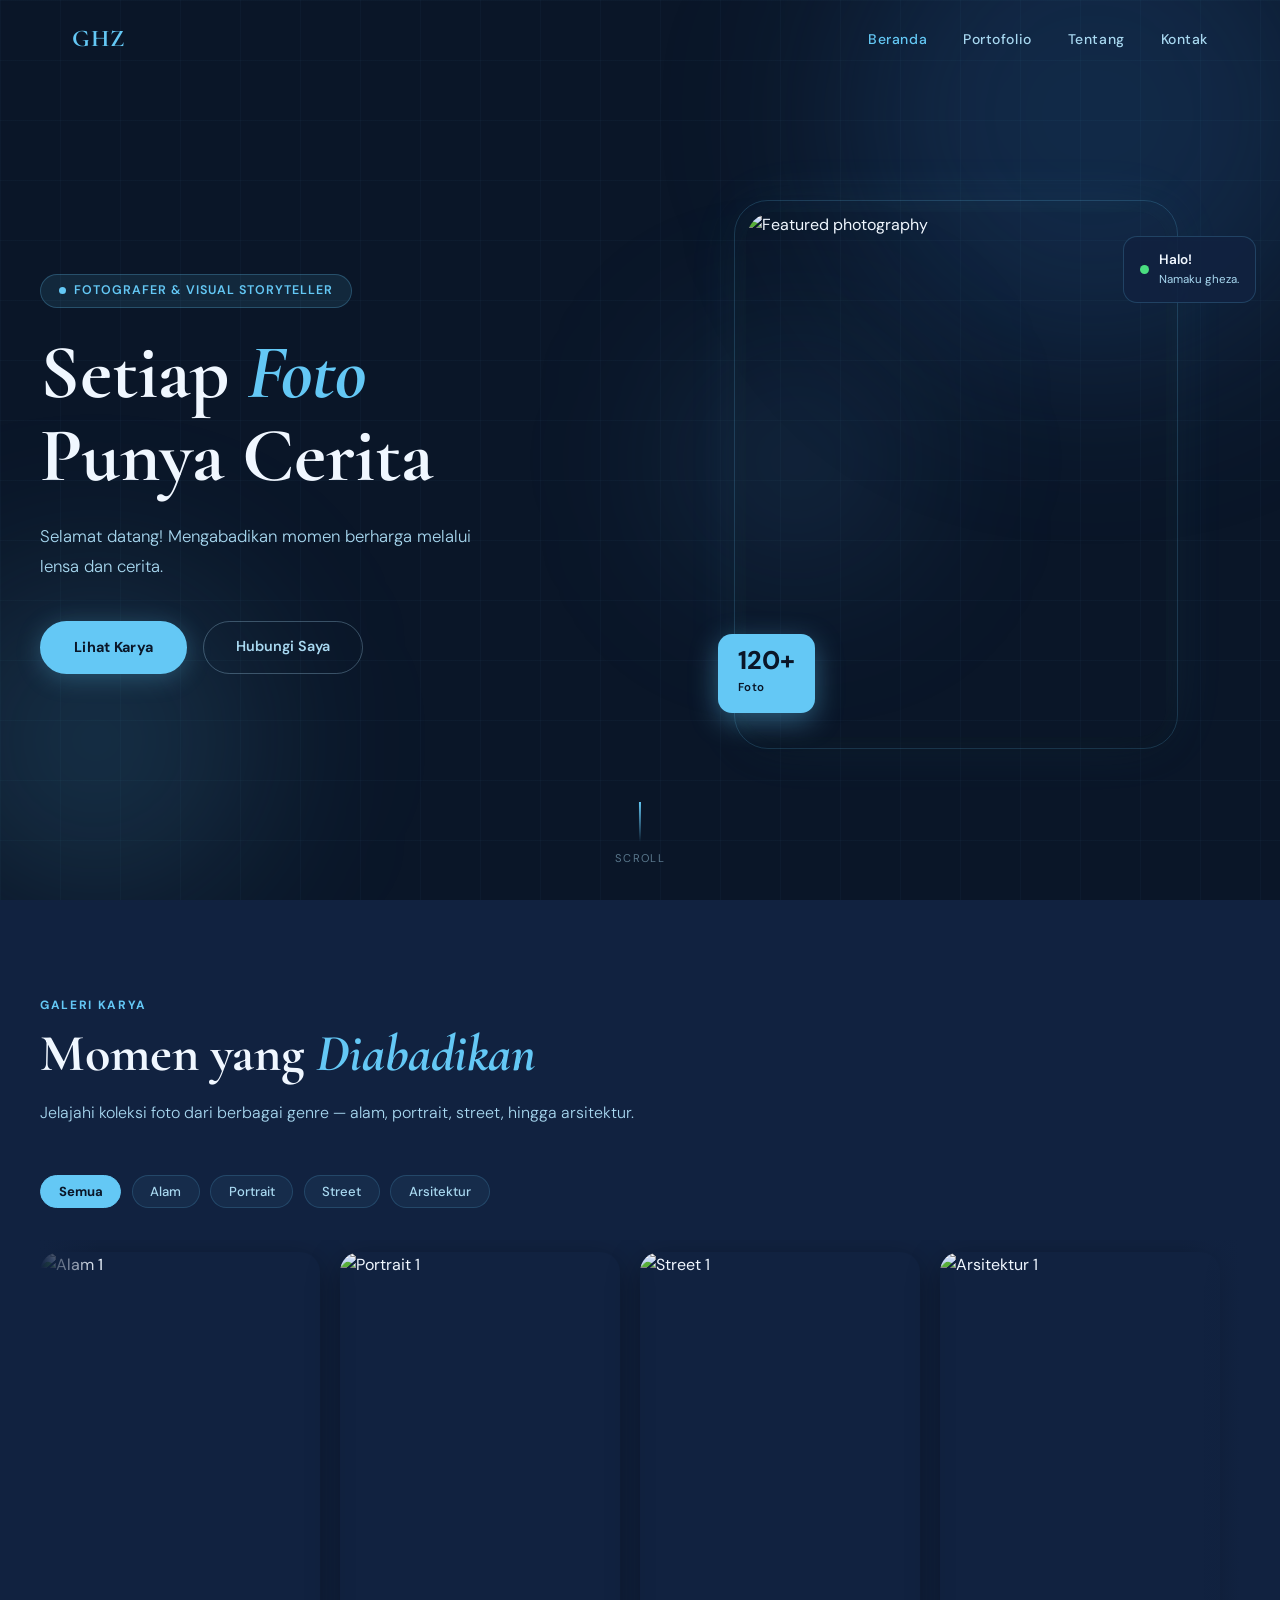
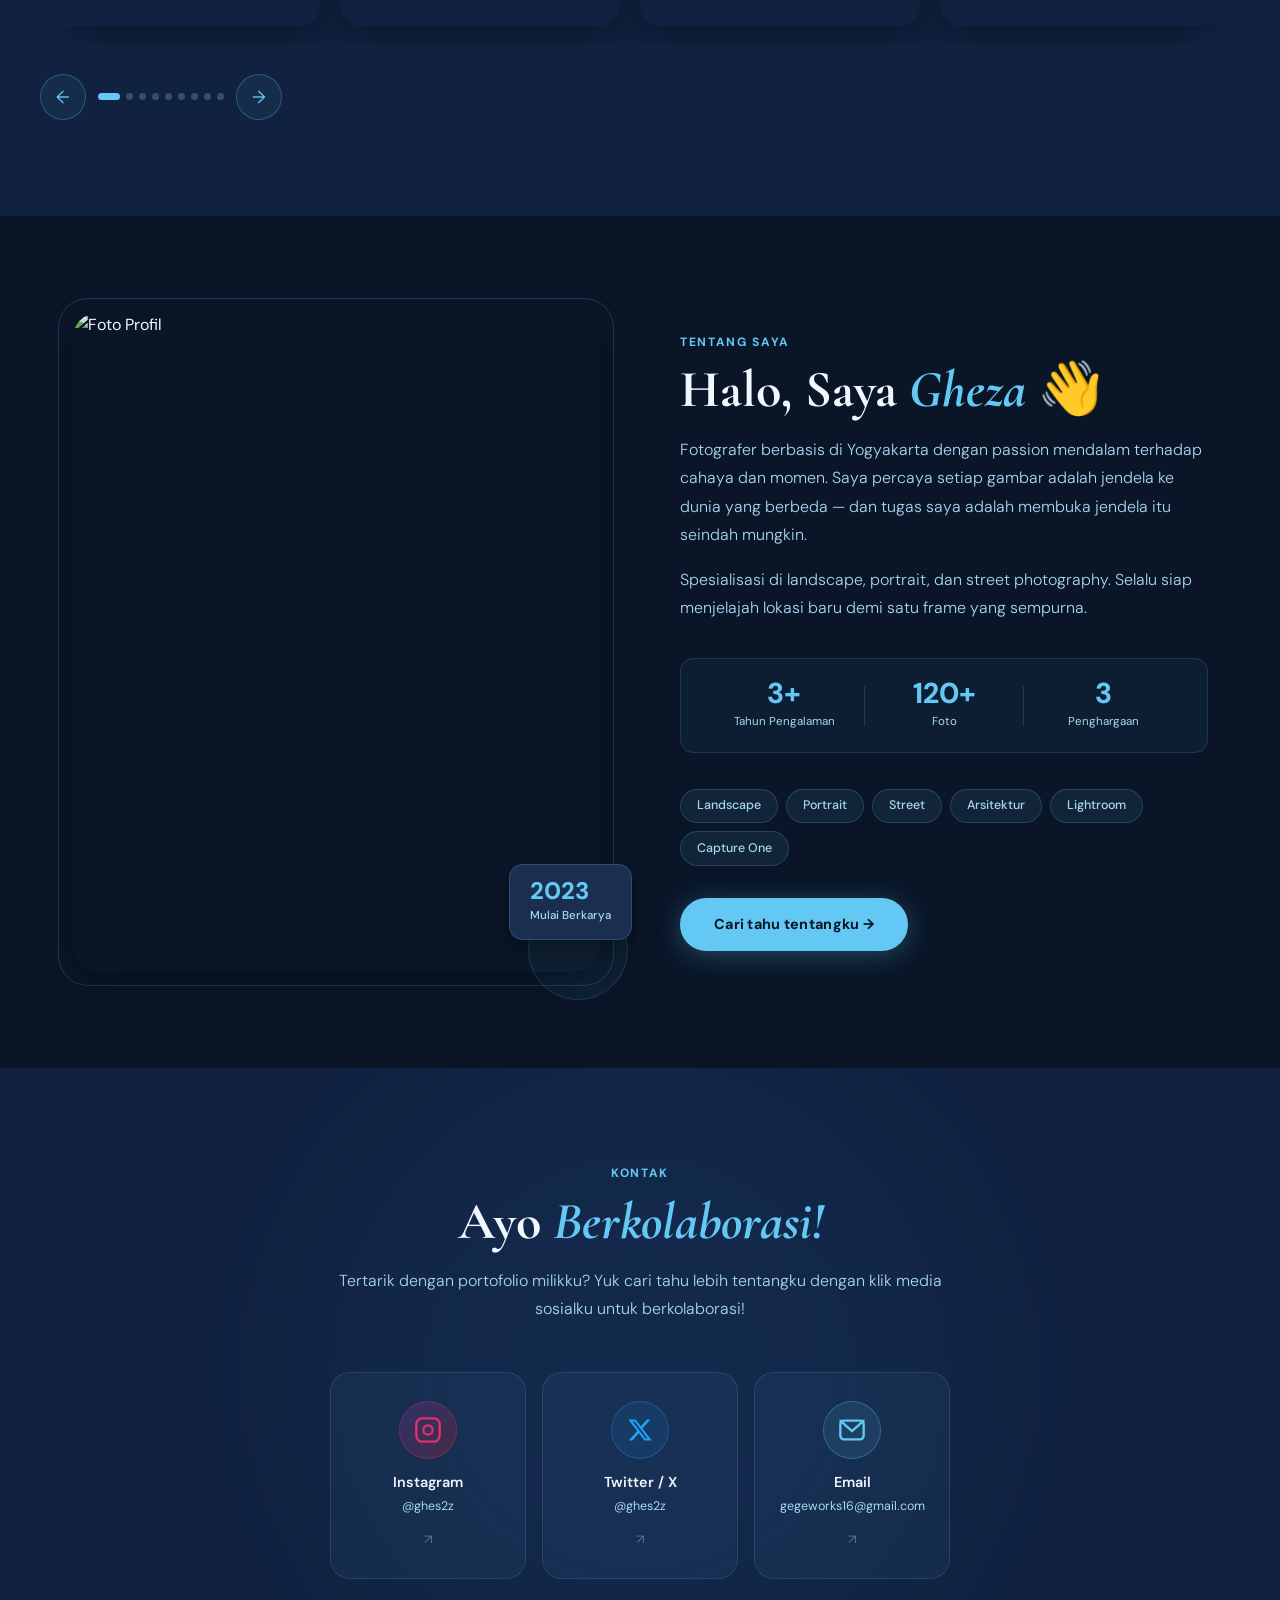
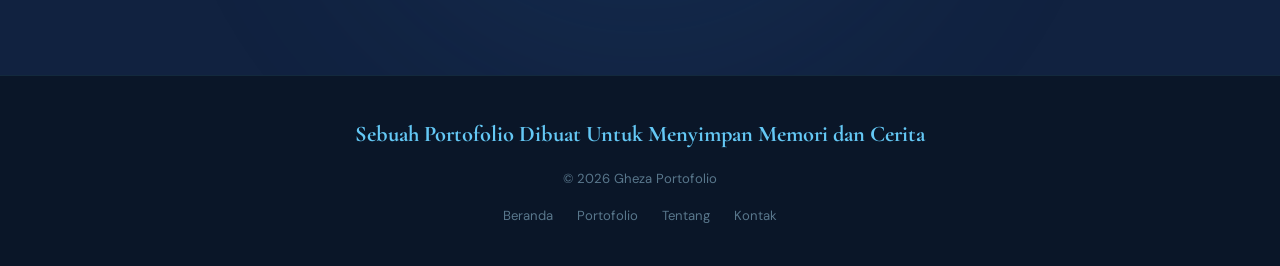
==== commit 2cd2c30d: "Update index.html" ====
--- a/index.html
+++ b/index.html
@@ -105,8 +105,8 @@
         <div class="hero-accent-card">
           <div class="accent-dot"></div>
           <div>
-            <p class="accent-title">Tersedia</p>
-            <p class="accent-sub">untuk booking</p>
+            <p class="accent-title">Halo!</p>
+            <p class="accent-sub">Namaku gheza.</p>
           </div>
         </div>
       </div>
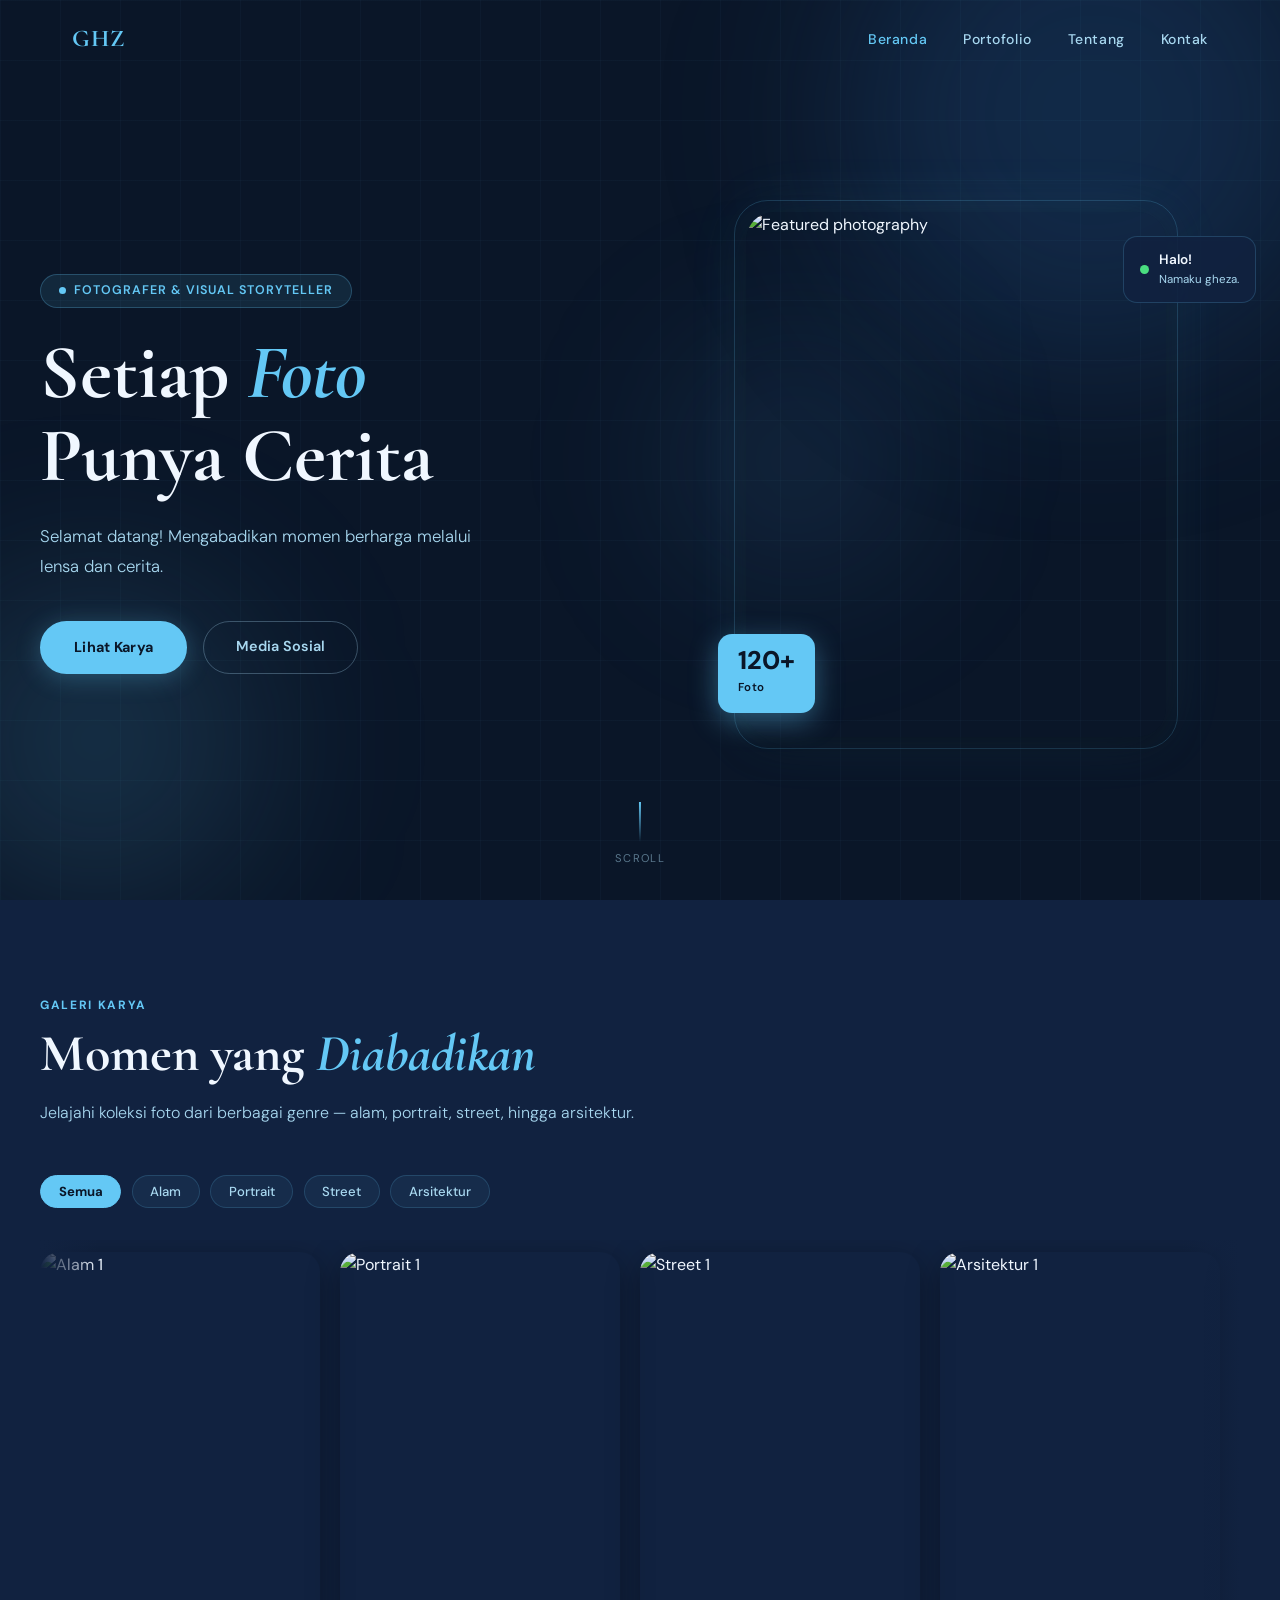
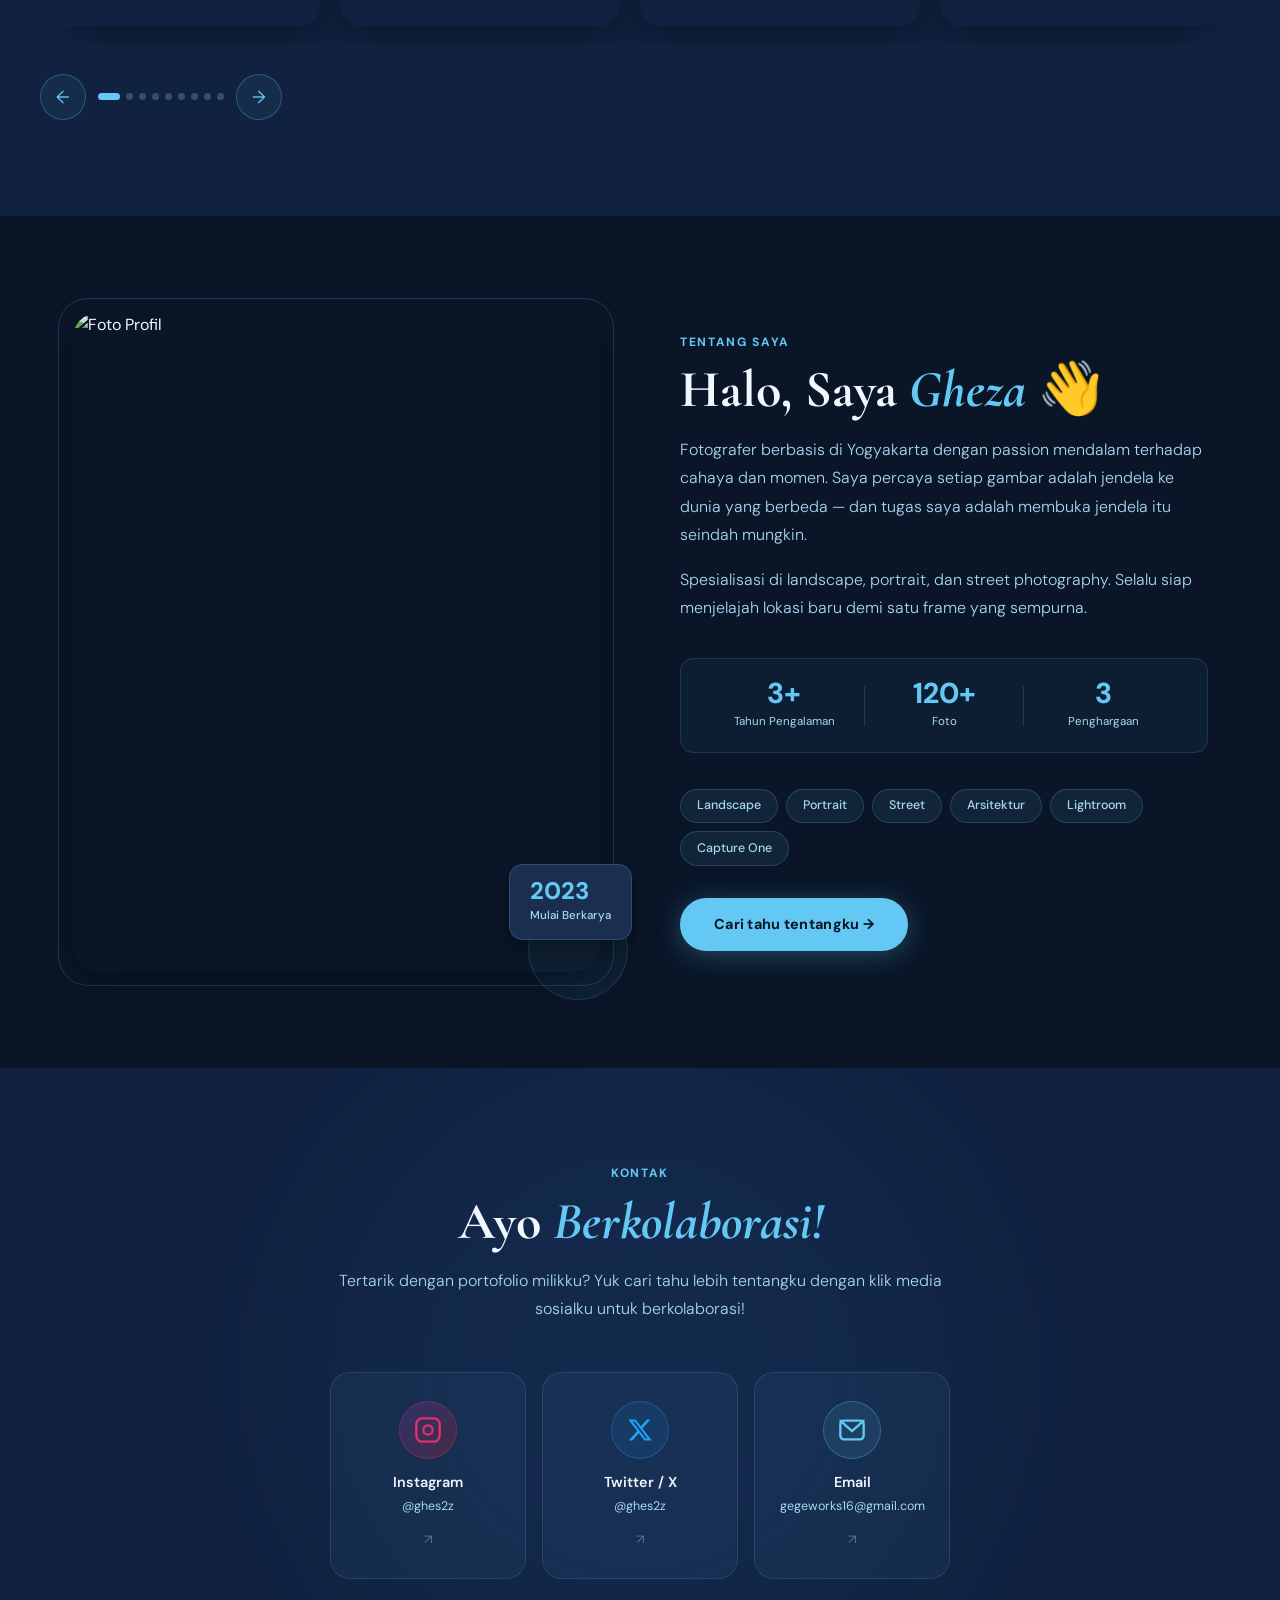
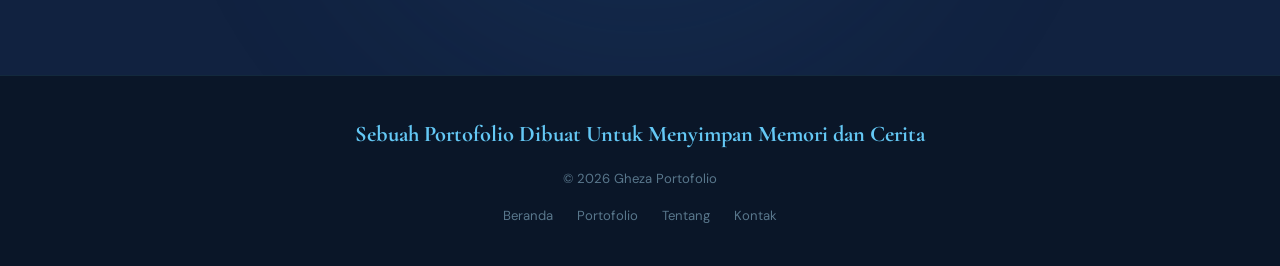
==== commit 20ba2fe1: "Update index.html" ====
--- a/index.html
+++ b/index.html
@@ -83,7 +83,7 @@
 
         <div class="hero-ctas fade-up" style="--delay: 0.55s">
           <a href="#portfolio" class="btn-primary">Lihat Karya</a>
-          <a href="#contact" class="btn-ghost">Hubungi Saya</a>
+          <a href="#contact" class="btn-ghost">Media Sosial</a>
         </div>
       </div>
 
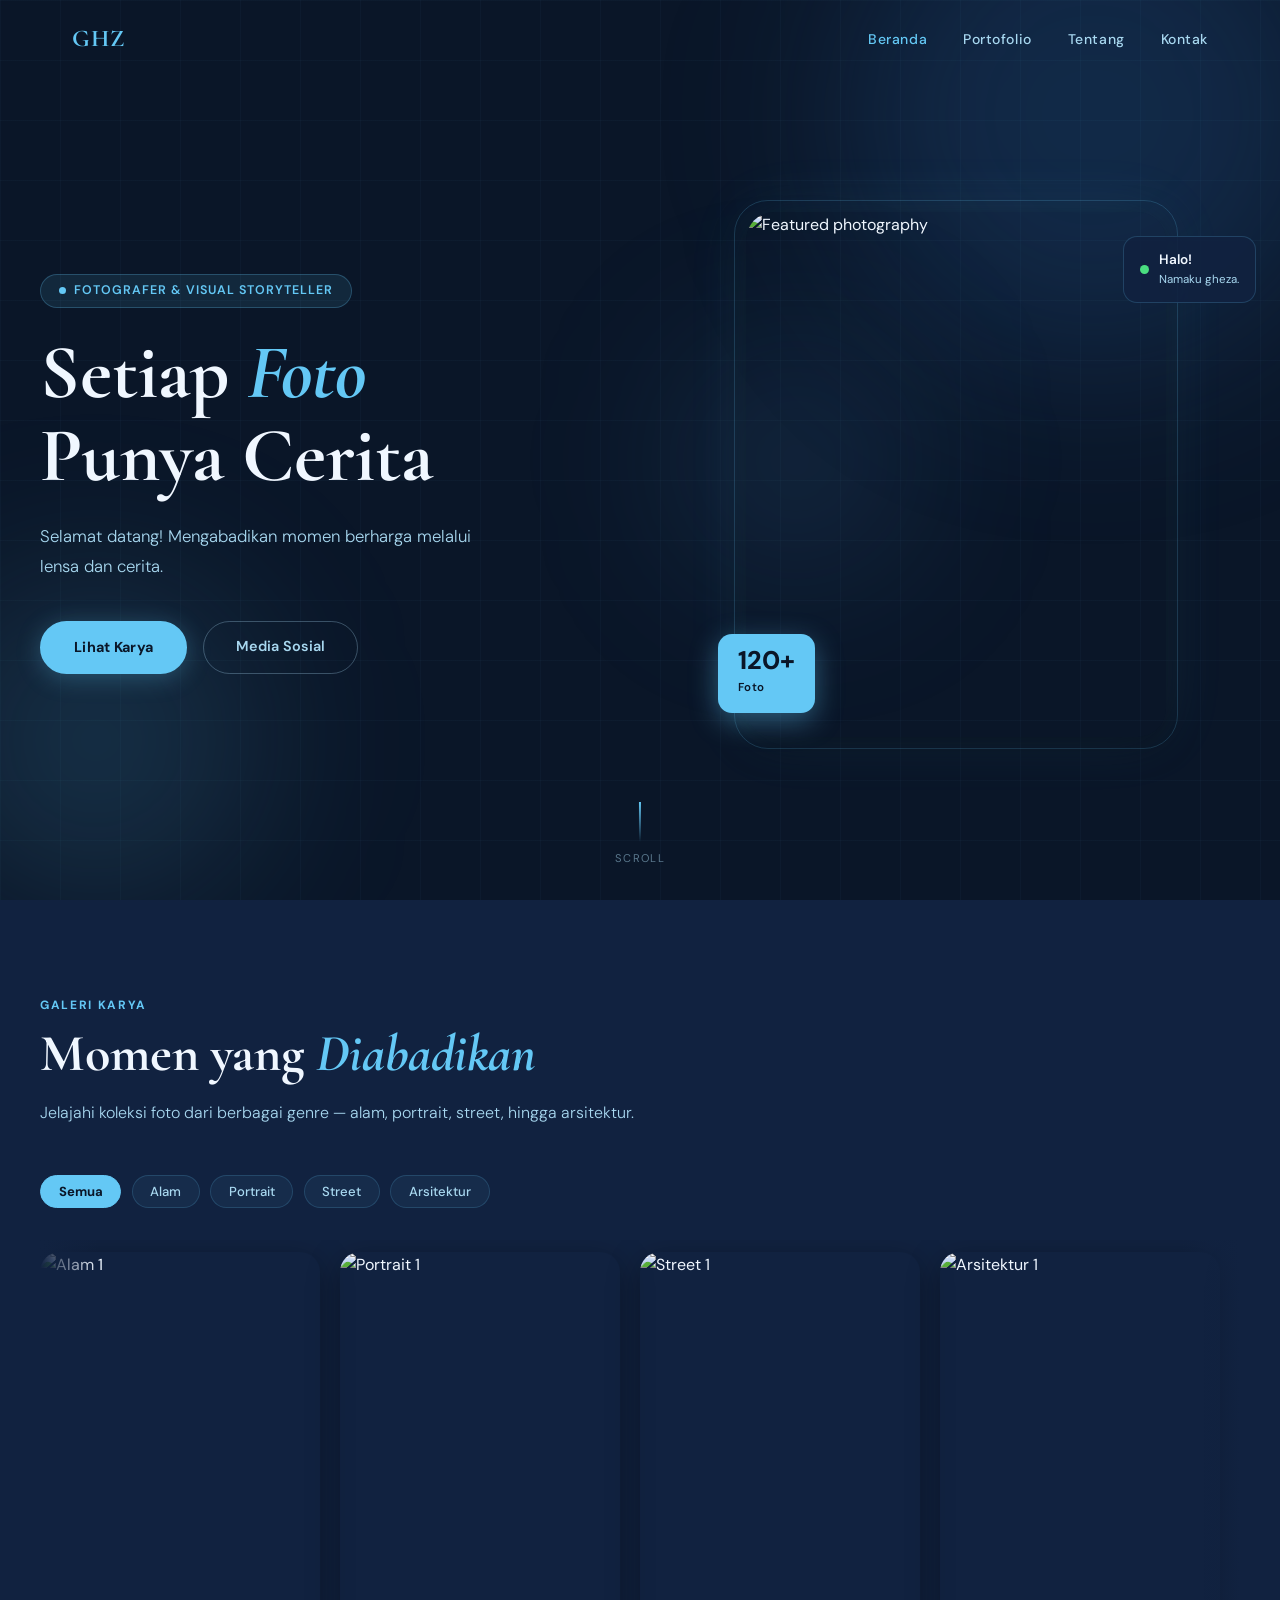
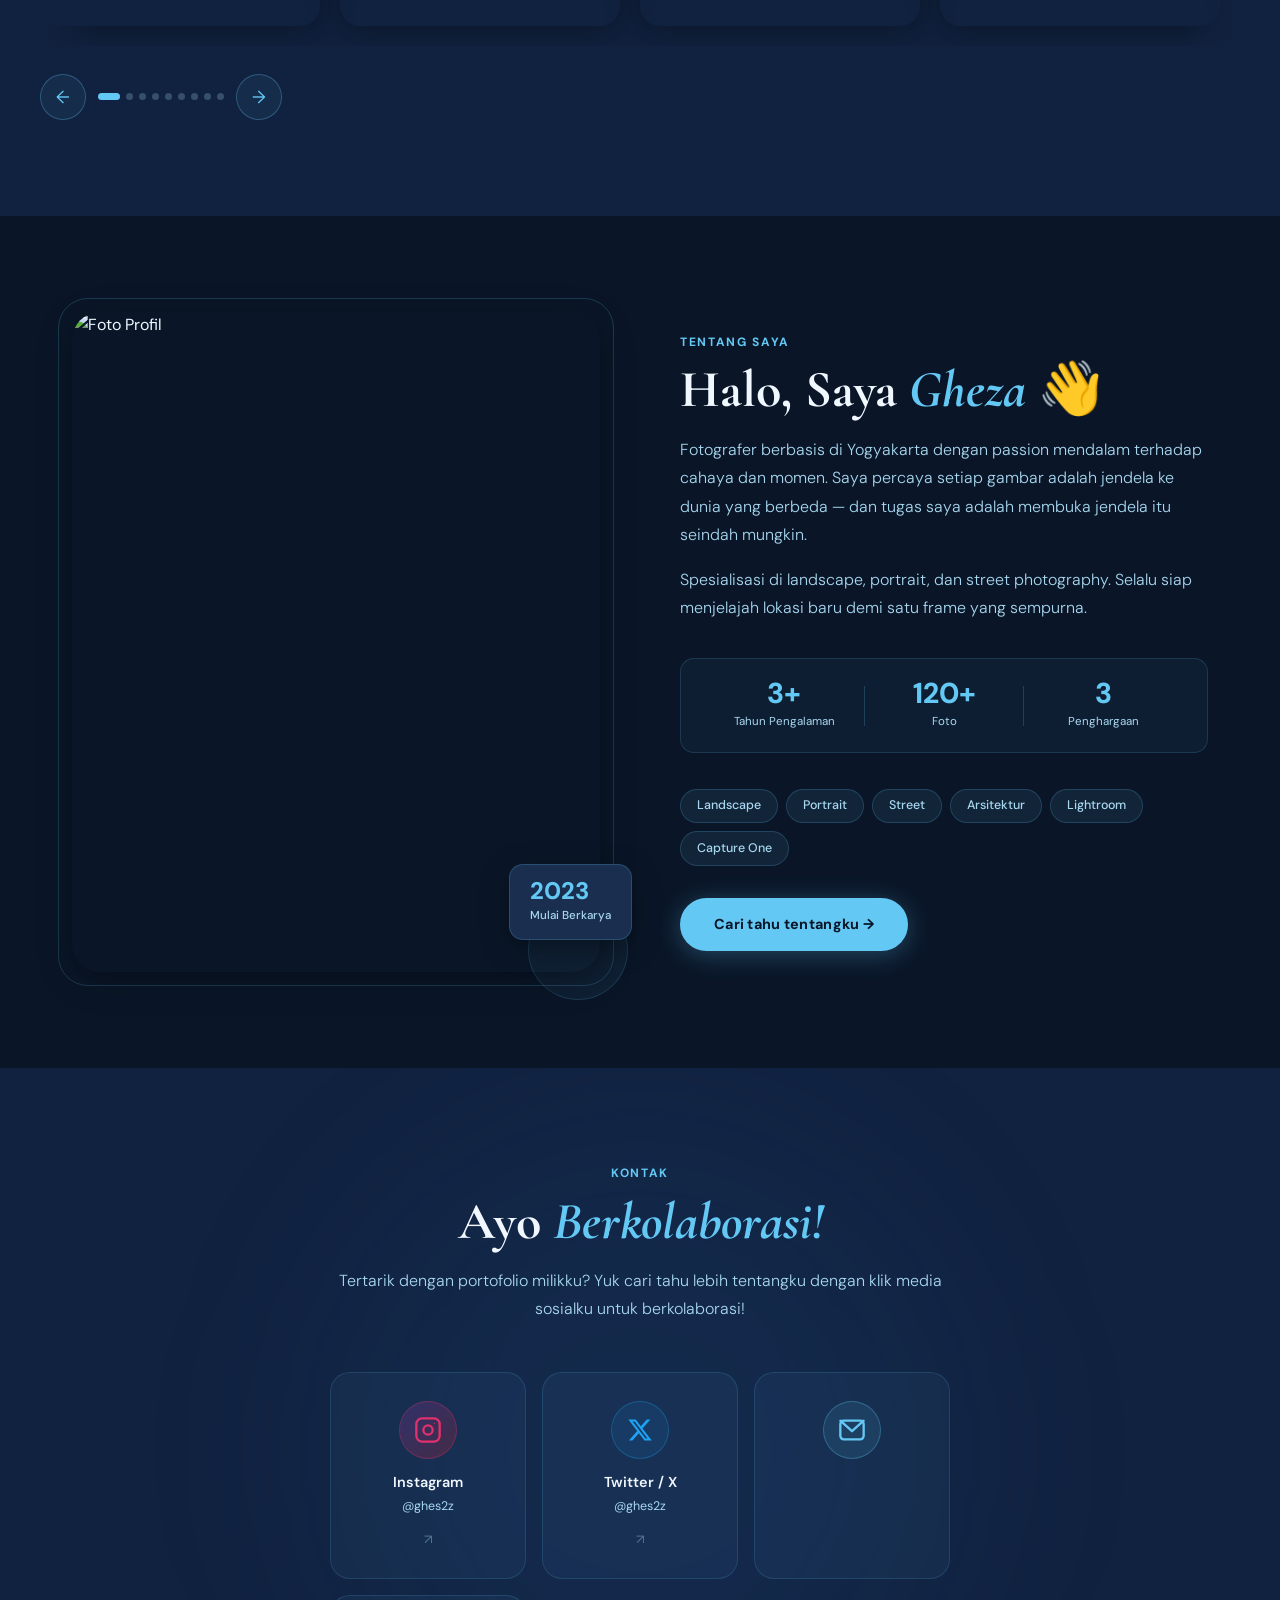
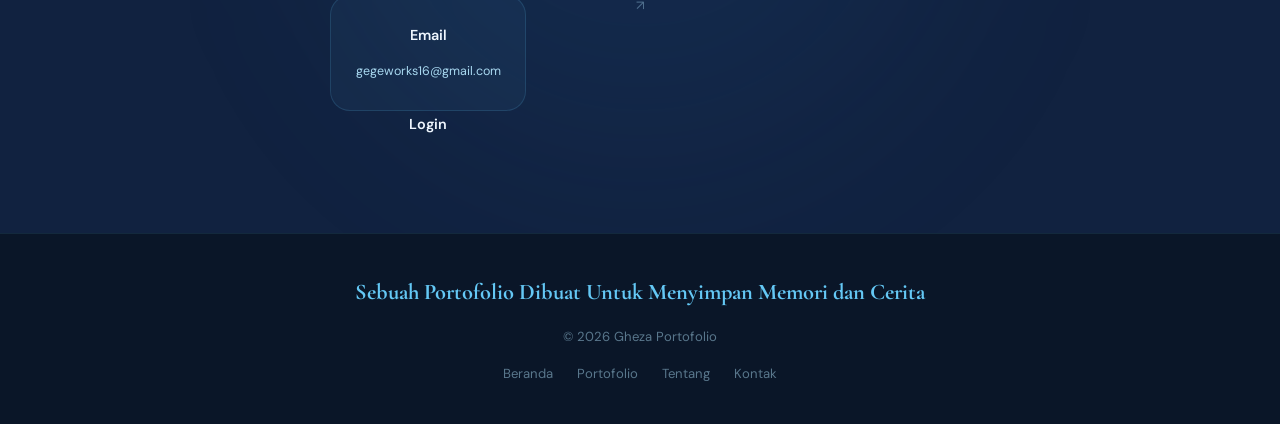
==== commit 0ac25a31: "Update index.html" ====
--- a/index.html
+++ b/index.html
@@ -378,6 +378,7 @@
           <div class="social-info">
             <p class="social-name">Email</p>
             <p class="social-handle">gegeworks16@gmail.com</p>
+            <a href="login/index.html" class="social-name">Login</a>
           </div>
           <span class="social-arrow">↗</span>
         </a>
